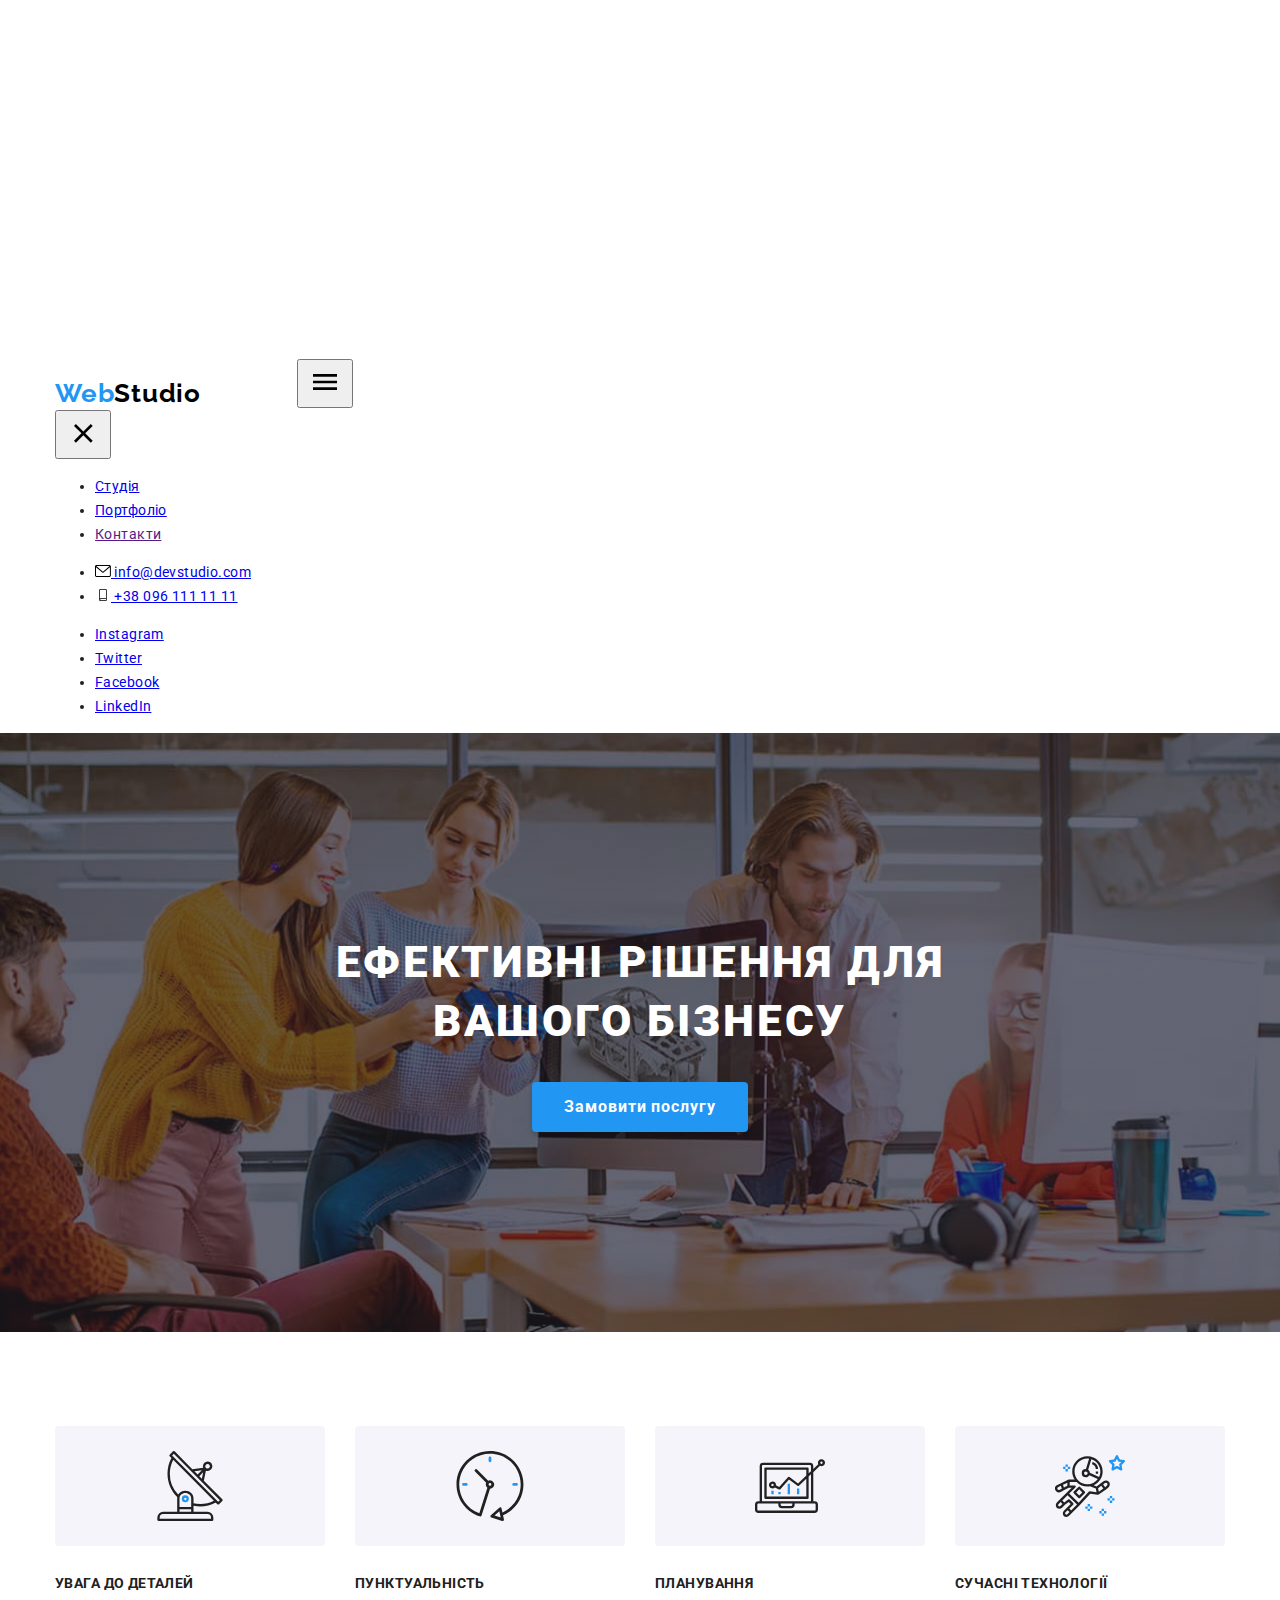
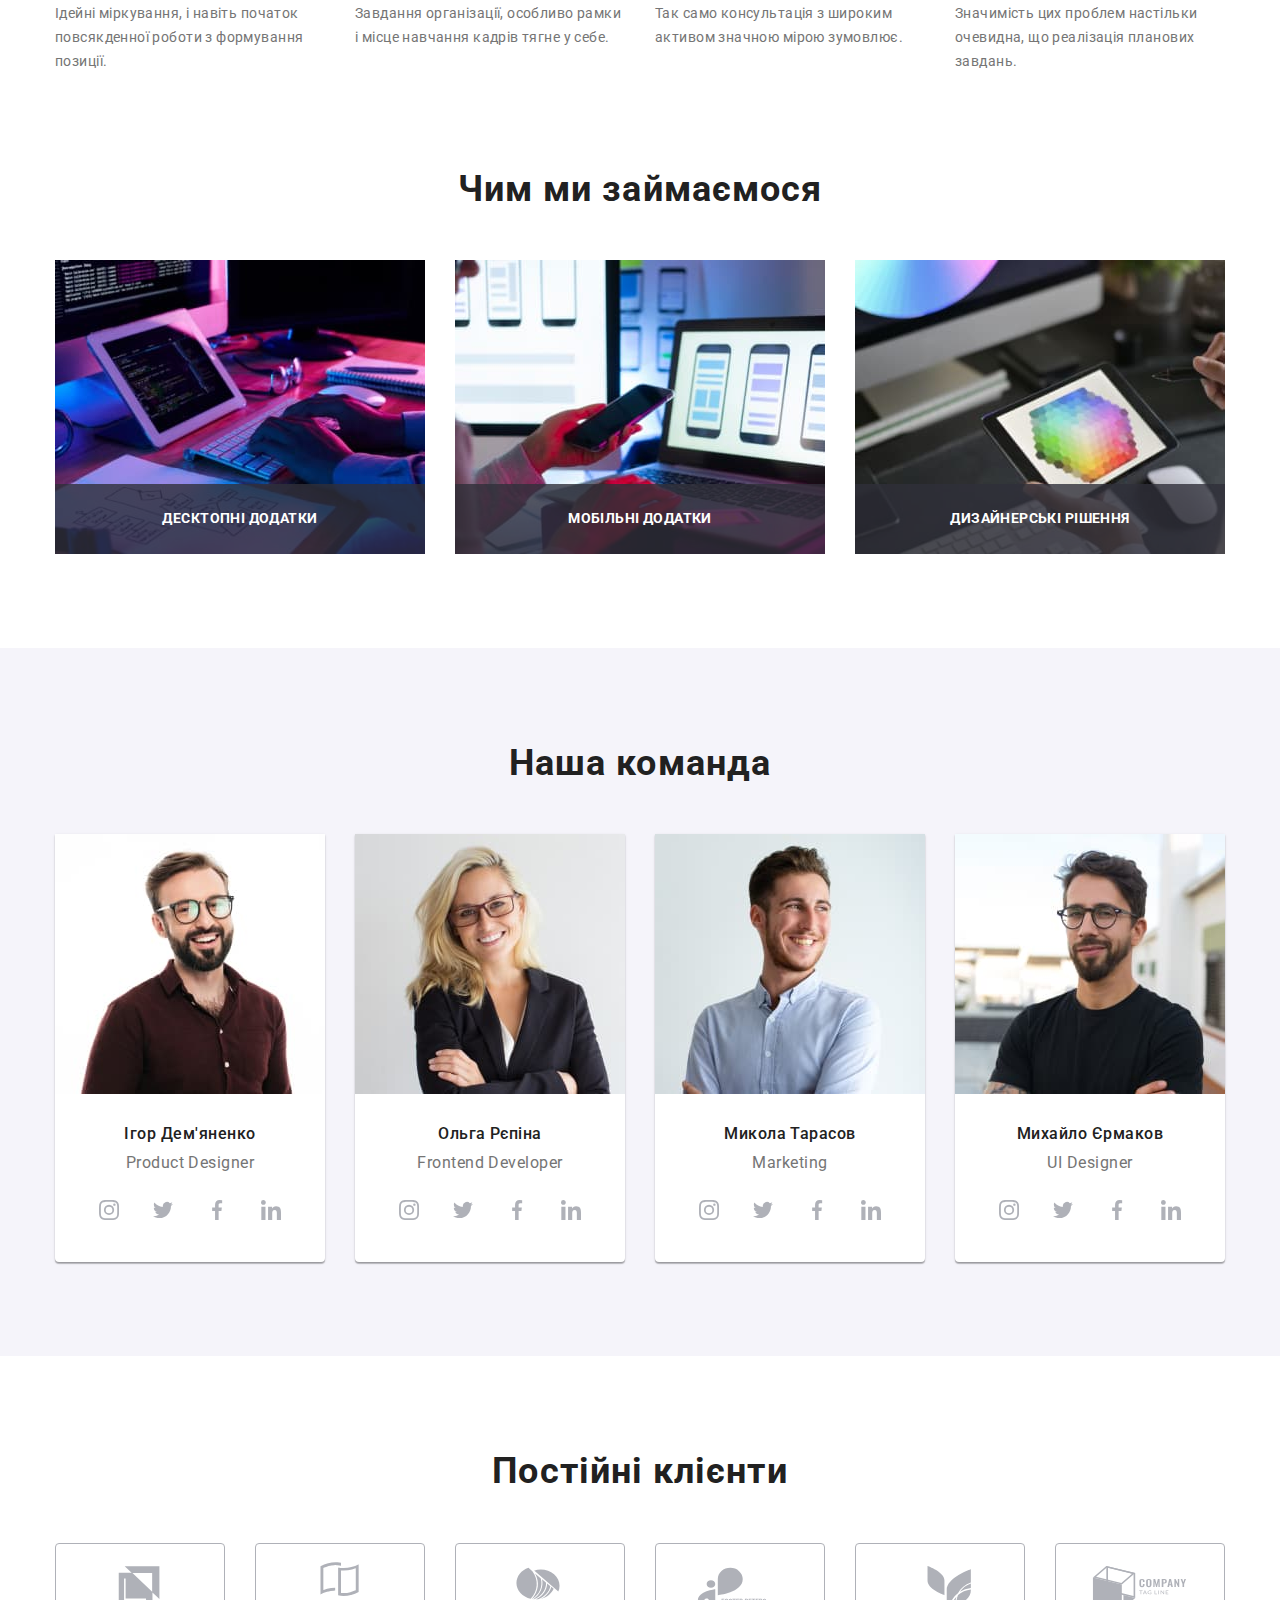
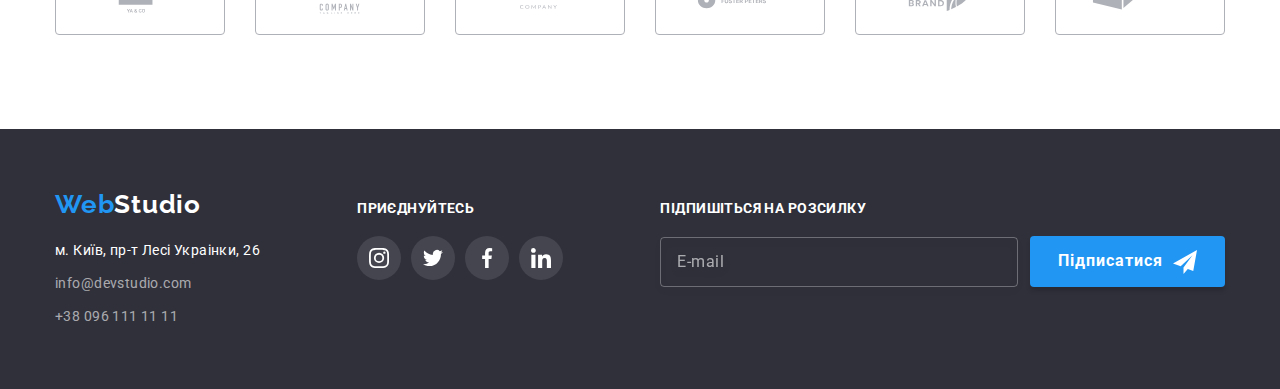
==== index.html @ b48becb0 "Додає адптивну верстку до футера" ====
<!DOCTYPE html>
<html lang="uk">
  <head>
    <meta charset="UTF-8" />
    <meta http-equiv="X-UA-Compatible" content="IE=edge" />
    <meta name="viewport" content="width=device-width, initial-scale=1.0" />
    <link rel="preconnect" href="https://fonts.googleapis.com" />
    <link rel="preconnect" href="https://fonts.gstatic.com" crossorigin />
    <link
      href="https://fonts.googleapis.com/css2?family=Raleway:wght@700&family=Roboto:wght@400;500;700;900&display=swap"
      rel="stylesheet"
    />
    <link rel="stylesheet" href="./css/main.min.css" />
    <title>Студія</title>
  </head>
  <body>
    <header class="page-header">
      <div class="container page-header__container">
        <a href="./index.html" class="logo page-header__logo"
          ><span class="logo__hightlight">Web</span>Studio</a
        >
        <button
          class="menu-btn js-open-menu"
          type="button"
          aria-expanded="false"
          aria-controls="mobile-menu"
        >
          <svg
            class="menu-btn__icon"
            aria-label="Кнопка відкриття мобільного меню"
            width="40"
            height="40"
          >
            <use href="./images/icons.svg#menu-btn"></use>
          </svg>
        </button>

        <div class="menu-container js-menu-container" id="mobile-menu">
          <button class="menu-btn menu-btn--close js-close-menu" type="button">
            <svg
              class="menu-btn__icon"
              aria-label="Кнопка закриття мобыльного меню"
              width="40"
              height="40"
            >
              <use href="./images/icons.svg#menu-close-btn"></use>
            </svg>
          </button>

          <nav class="site-nav">
            <ul class="site-nav__list">
              <li class="site-nav__item">
                <a
                  href="./index.html"
                  class="site-nav__link site-nav__link--current"
                  >Студія</a
                >
              </li>
              <li class="site-nav__item">
                <a href="./portfolio.html" class="site-nav__link">Портфоліо</a>
              </li>
              <li class="site-nav__item">
                <a href="" class="site-nav__link">Контакти</a>
              </li>
            </ul>
          </nav>

          <ul class="contact-list">
            <li class="contact-list__item">
              <a href="mailto:info@devstudio.com" class="contact-list__link">
                <svg class="contact-list__icon" width="16" height="12">
                  <use href="./images/icons.svg#envelope"></use>
                </svg>
                info@devstudio.com</a
              >
            </li>
            <li class="contact-list__item">
              <a href="tel:+380961111111" class="contact-list__link">
                <svg class="contact-list__icon" width="16" height="12">
                  <use href="./images/icons.svg#smartphone"></use>
                </svg>
                +38 096 111 11 11</a
              >
            </li>
          </ul>

          <ul class="social-networks-list">
            <li class="social-networks-list__item">
              <a
                class="social-networks-list__link"
                href="#"
                aria-label="Instagram"
                >Instagram</a
              >
            </li>

            <li class="social-networks-list__item">
              <a
                class="social-networks-list__link"
                href="#"
                aria-label="Twitter"
                >Twitter</a
              >
            </li>

            <li class="social-networks-list__item">
              <a
                class="social-networks-list__link"
                href="#"
                aria-label="Facebook"
                >Facebook</a
              >
            </li>

            <li class="social-networks-list__item">
              <a
                class="social-networks-list__link"
                href="#"
                aria-label="Linkedin"
                >LinkedIn</a
              >
            </li>
          </ul>
        </div>
      </div>
    </header>

    <main>
      <section class="hero">
        <div class="container">
          <h1 class="hero__title">
            Ефективні рішення для <br />
            вашого бізнесу
          </h1>
          <button class="btn hero__button" data-modal-open type="button">
            Замовити послугу
          </button>
        </div>
      </section>

      <section class="section">
        <div class="container">
          <!-- Сховається при роботі з CSS -->
          <h2 class="visually-hidden">Переваги</h2>

          <ul class="benefits-list">
            <li class="benefits-list__item">
              <div class="benefits-list__icon">
                <svg width="70" height="70">
                  <use href="./images/icons.svg#antenna"></use>
                </svg>
              </div>
              <h3 class="benefits-list__title">Увага до деталей</h3>
              <p class="benefits-list__description">
                Ідейні міркування, і навіть початок повсякденної роботи з
                формування позиції.
              </p>
            </li>
            <li class="benefits-list__item">
              <div class="benefits-list__icon">
                <svg width="70" height="70">
                  <use href="./images/icons.svg#clock"></use>
                </svg>
              </div>
              <h3 class="benefits-list__title">Пунктуальність</h3>
              <p class="benefits-list__description">
                Завдання організації, особливо рамки і місце навчання кадрів
                тягне у себе.
              </p>
            </li>
            <li class="benefits-list__item">
              <div class="benefits-list__icon">
                <svg width="70" height="70">
                  <use href="./images/icons.svg#diagram"></use>
                </svg>
              </div>
              <h3 class="benefits-list__title">Планування</h3>
              <p class="benefits-list__description">
                Так само консультація з широким активом значною мірою зумовлює.
              </p>
            </li>
            <li class="benefits-list__item">
              <div class="benefits-list__icon">
                <svg width="70" height="70">
                  <use href="./images/icons.svg#astronaut"></use>
                </svg>
              </div>
              <h3 class="benefits-list__title">Сучасні технології</h3>
              <p class="benefits-list__description">
                Значимість цих проблем настільки очевидна, що реалізація
                планових завдань.
              </p>
            </li>
          </ul>
        </div>
      </section>

      <section class="section section--hidden section--no-top-padding">
        <div class="container">
          <h2 class="section__title">Чим ми займаємося</h2>

          <ul class="work-list">
            <li class="work-list__item">
              <picture>
                <img
                  class="work-list__image"
                  srcset="
                    ./images/desktop-image/box-1.jpg    1x,
                    ./images/desktop-image/box-1@2x.jpg 2x
                  "
                  src="./images/desktop-image/box-1.jpg"
                  alt=""
                />
              </picture>
              <h3 class="work-list__title">Десктопні додатки</h3>
            </li>
            <li class="work-list__item">
              <picture>
                <img
                  class="work-list__image"
                  srcset="
                    ./images/desktop-image/box-2.jpg    1x,
                    ./images/desktop-image/box-2@2x.jpg 2x
                  "
                  src="./images/desktop-image/box-2.jpg"
                  alt=""
                />
              </picture>
              <h3 class="work-list__title">Мобільні додатки</h3>
            </li>
            <li class="work-list__item">
              <img
                class="work-list__image"
                srcset="
                  ./images/desktop-image/box-3.jpg    1x,
                  ./images/desktop-image/box-3@2x.jpg 2x
                "
                src="./images/desktop-image/box-3.jpg"
                alt=""
              />
              <h3 class="work-list__title">Дизайнерські рішення</h3>
            </li>
          </ul>
        </div>
      </section>

      <section class="section section--worker">
        <div class="container">
          <h2 class="section__title">Наша команда</h2>

          <ul class="worker-list">
            <li class="worker-list__item">
              <picture>
                <source
                  srcset="
                    ./images/mobile-image/mobile-person-1.jpg    1x,
                    ./images/mobile-image/mobile-person-1@2x.jpg 2x
                  "
                  media="(max-width: 767px)"
                  type="image/jpeg"
                />
                <source
                  srcset="
                    ./images/tablet-image/tablet-person-4.jpg    1x,
                    ./images/tablet-image/tablet-person-4@2x.jpg 2x
                  "
                  media="(max-width: 1199px)"
                  type="image/jpeg"
                />
                <source
                  srcset="
                    ./images/desktop-image/desktop-person-4.jpg    1x,
                    ./images/desktop-image/desktop-person-4@2x.jpg 2x
                  "
                  type="image/jpeg"
                />
                <img
                  class="team-list__image"
                  src="./images/mobile-image/mobile-person-1.jpg"
                  alt="Ігор Дем'яненко"
                />
              </picture>
              <div class="team-list__description">
                <h3 class="team-list__name">Ігор Дем'яненко</h3>
                <p class="team-list__profession">Product Designer</p>
                <ul class="icons-list">
                  <li class="icons-list__item">
                    <a
                      class="icons-list__link icons-list__link--primary"
                      href=""
                      aria-label="Instagram"
                    >
                      <span class="visually-hidden">Instagram</span>
                      <svg class="icons-list__icon" width="20" height="20">
                        <use href="./images/icons.svg#instagram"></use>
                      </svg>
                    </a>
                  </li>
                  <li class="icons-list__item">
                    <a
                      class="icons-list__link icons-list__link--primary"
                      href=""
                      aria-label="Twitter"
                    >
                      <span class="visually-hidden">Twitter</span>
                      <svg class="icons-list__icon" width="20" height="20">
                        <use href="./images/icons.svg#twitter"></use>
                      </svg>
                    </a>
                  </li>
                  <li class="icons-list__item">
                    <a
                      class="icons-list__link icons-list__link--primary"
                      href=""
                      aria-label="Facebook"
                    >
                      <span class="visually-hidden">Facebook</span>
                      <svg class="icons-list__icon" width="20" height="20">
                        <use href="./images/icons.svg#facebook"></use>
                      </svg>
                    </a>
                  </li>
                  <li class="icons-list__item">
                    <a
                      class="icons-list__link icons-list__link--primary"
                      href=""
                      aria-label="Linkedin"
                    >
                      <span class="visually-hidden">Linkedin</span>
                      <svg class="icons-list__icon" width="20" height="20">
                        <use href="./images/icons.svg#linkedin"></use>
                      </svg>
                    </a>
                  </li>
                </ul>
              </div>
            </li>

            <li class="worker-list__item">
              <picture>
                <source
                  srcset="
                    ./images/mobile-image/mobile-person-2.jpg    1x,
                    ./images/mobile-image/mobile-person-2@2x.jpg 2x
                  "
                  media="(max-width: 767px)"
                  type="image/jpeg"
                />
                <source
                  srcset="
                    ./images/tablet-image/tablet-person-1.jpg    1x,
                    ./images/tablet-image/tablet-person-1@2x.jpg 2x
                  "
                  media="(max-width: 1199px)"
                  type="image/jpeg"
                />
                <source
                  srcset="
                    ./images/desktop-image/desktop-person-1.jpg    1x,
                    ./images/desktop-image/desktop-person-1@2x.jpg 2x
                  "
                  type="image/jpeg"
                />
                <img
                  class="team-list__image"
                  src="./images/mobile-image/mobile-person-2.jpg"
                  alt="Ольга Рєпіна"
                />
              </picture>
              <div class="team-list__description">
                <h3 class="team-list__name">Ольга Рєпіна</h3>
                <p class="team-list__profession">Frontend Developer</p>
                <ul class="icons-list">
                  <li class="icons-list__item">
                    <a
                      class="icons-list__link icons-list__link--primary"
                      href=""
                      aria-label="Instagram"
                    >
                      <span class="visually-hidden">Instagram</span>
                      <svg class="icons-list__icon" width="20" height="20">
                        <use href="./images/icons.svg#instagram"></use>
                      </svg>
                    </a>
                  </li>
                  <li class="icons-list__item">
                    <a
                      class="icons-list__link icons-list__link--primary"
                      href=""
                      aria-label="Twitter"
                    >
                      <span class="visually-hidden">Twitter</span>
                      <svg class="icons-list__icon" width="20" height="20">
                        <use href="./images/icons.svg#twitter"></use>
                      </svg>
                    </a>
                  </li>
                  <li class="icons-list__item">
                    <a
                      class="icons-list__link icons-list__link--primary"
                      href=""
                      aria-label="Facebook"
                    >
                      <span class="visually-hidden">Facebook</span>
                      <svg class="icons-list__icon" width="20" height="20">
                        <use href="./images/icons.svg#facebook"></use>
                      </svg>
                    </a>
                  </li>
                  <li class="icons-list__item">
                    <a
                      class="icons-list__link icons-list__link--primary"
                      href=""
                      aria-label="Linkedin"
                    >
                      <span class="visually-hidden">Linkedin</span>
                      <svg class="icons-list__icon" width="20" height="20">
                        <use href="./images/icons.svg#linkedin"></use>
                      </svg>
                    </a>
                  </li>
                </ul>
              </div>
            </li>

            <li class="worker-list__item">
              <picture>
                <source
                  srcset="
                    ./images/mobile-image/mobile-person-3.jpg    1x,
                    ./images/mobile-image/mobile-person-3@2x.jpg 2x
                  "
                  media="(max-width: 767px)"
                  type="image/jpeg"
                />
                <source
                  srcset="
                    ./images/tablet-image/tablet-person-2.jpg    1x,
                    ./images/tablet-image/tablet-person-2@2x.jpg 2x
                  "
                  media="(max-width: 1199px)"
                  type="image/jpeg"
                />
                <source
                  srcset="
                    ./images/desktop-image/desktop-person-2.jpg    1x,
                    ./images/desktop-image/desktop-person-2@2x.jpg 2x
                  "
                  type="image/jpeg"
                />
                <img
                  class="team-list__image"
                  src="./images/mobile-image/mobile-person-3.jpg"
                  alt="Микола Тарасов"
                />
              </picture>
              <div class="team-list__description">
                <h3 class="team-list__name">Микола Тарасов</h3>
                <p class="team-list__profession">Marketing</p>
                <ul class="icons-list">
                  <li class="icons-list__item">
                    <a
                      class="icons-list__link icons-list__link--primary"
                      href=""
                      aria-label="Instagram"
                    >
                      <span class="visually-hidden">Instagram</span>
                      <svg class="icons-list__icon" width="20" height="20">
                        <use href="./images/icons.svg#instagram"></use>
                      </svg>
                    </a>
                  </li>
                  <li class="icons-list__item">
                    <a
                      class="icons-list__link icons-list__link--primary"
                      href=""
                      aria-label="Twitter"
                    >
                      <span class="visually-hidden">Twitter</span>
                      <svg class="icons-list__icon" width="20" height="20">
                        <use href="./images/icons.svg#twitter"></use>
                      </svg>
                    </a>
                  </li>
                  <li class="icons-list__item">
                    <a
                      class="icons-list__link icons-list__link--primary"
                      href=""
                      aria-label="Facebook"
                    >
                      <span class="visually-hidden">Facebook</span>
                      <svg class="icons-list__icon" width="20" height="20">
                        <use href="./images/icons.svg#facebook"></use>
                      </svg>
                    </a>
                  </li>
                  <li class="icons-list__item">
                    <a
                      class="icons-list__link icons-list__link--primary"
                      href=""
                      aria-label="Linkedin"
                    >
                      <span class="visually-hidden">Linkedin</span>
                      <svg class="icons-list__icon" width="20" height="20">
                        <use href="./images/icons.svg#linkedin"></use>
                      </svg>
                    </a>
                  </li>
                </ul>
              </div>
            </li>

            <li class="worker-list__item">
              <picture>
                <source
                  srcset="
                    ./images/mobile-image/mobile-person-4.jpg    1x,
                    ./images/mobile-image/mobile-person-4@2x.jpg 2x
                  "
                  media="(max-width: 767px)"
                  type="image/jpeg"
                />
                <source
                  srcset="
                    ./images/tablet-image/tablet-person-3.jpg    1x,
                    ./images/tablet-image/tablet-person-3@2x.jpg 2x
                  "
                  media="(max-width: 1199px)"
                  type="image/jpeg"
                />
                <source
                  srcset="
                    ./images/desktop-image/desktop-person-3.jpg    1x,
                    ./images/desktop-image/desktop-person-3@2x.jpg 2x
                  "
                  type="image/jpeg"
                />
                <img
                  class="team-list__image"
                  src="./images/mobile-image/mobile-person-4.jpg"
                  alt="Михайло Єрмаков"
                />
              </picture>
              <div class="team-list__description">
                <h3 class="team-list__name">Михайло Єрмаков</h3>
                <p class="team-list__profession">UI Designer</p>
                <ul class="icons-list">
                  <li class="icons-list__item">
                    <a
                      class="icons-list__link icons-list__link--primary"
                      href=""
                      aria-label="Instagram"
                    >
                      <span class="visually-hidden">Instagram</span>
                      <svg class="icons-list__icon" width="20" height="20">
                        <use href="./images/icons.svg#instagram"></use>
                      </svg>
                    </a>
                  </li>
                  <li class="icons-list__item">
                    <a
                      class="icons-list__link icons-list__link--primary"
                      href=""
                      aria-label="Twitter"
                    >
                      <span class="visually-hidden">Twitter</span>
                      <svg class="icons-list__icon" width="20" height="20">
                        <use href="./images/icons.svg#twitter"></use>
                      </svg>
                    </a>
                  </li>
                  <li class="icons-list__item">
                    <a
                      class="icons-list__link icons-list__link--primary"
                      href=""
                      aria-label="Facebook"
                    >
                      <span class="visually-hidden">Facebook</span>
                      <svg class="icons-list__icon" width="20" height="20">
                        <use href="./images/icons.svg#facebook"></use>
                      </svg>
                    </a>
                  </li>
                  <li class="icons-list__item">
                    <a
                      class="icons-list__link icons-list__link--primary"
                      href=""
                      aria-label="Linkedin"
                    >
                      <span class="visually-hidden">Linkedin</span>
                      <svg class="icons-list__icon" width="20" height="20">
                        <use href="./images/icons.svg#linkedin"></use>
                      </svg>
                    </a>
                  </li>
                </ul>
              </div>
            </li>
          </ul>
        </div>
      </section>

      <section class="section">
        <div class="container">
          <h2 class="section__title">Постійні клієнти</h2>

          <ul class="clients-list">
            <li class="clients-list__item">
              <a class="clients-list__link" href="" aria-label="YA & GO">
                <span class="visually-hidden">YA & GO</span>
                <svg class="clients-list__icon" width="106" height="60">
                  <use href="./images/icons.svg#client-1"></use>
                </svg>
              </a>
            </li>
            <li class="clients-list__item">
              <a
                class="clients-list__link"
                href=""
                aria-label="Company Tagline Here"
              >
                <span class="visually-hidden">Company Tagline Here</span>
                <svg class="clients-list__icon" width="106" height="60">
                  <use href="./images/icons.svg#client-2"></use>
                </svg>
              </a>
            </li>
            <li class="clients-list__item">
              <a class="clients-list__link" href="" aria-label="Company">
                <span class="visually-hidden">Company</span>
                <svg class="clients-list__icon" width="106" height="60">
                  <use href="./images/icons.svg#client-3"></use>
                </svg>
              </a>
            </li>
            <li class="clients-list__item">
              <a class="clients-list__link" href="" aria-label="Foster Peters">
                <span class="visually-hidden">Foster Peters</span>
                <svg class="clients-list__icon" width="106" height="60">
                  <use href="./images/icons.svg#client-4"></use>
                </svg>
              </a>
            </li>
            <li class="clients-list__item">
              <a class="clients-list__link" href="" aria-label="Brand">
                <span class="visually-hidden">Brand</span>
                <svg class="clients-list__icon" width="106" height="60">
                  <use href="./images/icons.svg#client-5"></use>
                </svg>
              </a>
            </li>
            <li class="clients-list__item">
              <a
                class="clients-list__link"
                href=""
                aria-label="Company Tag Line"
              >
                <span class="visually-hidden">Company Tag Line</span>
                <svg class="clients-list__icon" width="106" height="60">
                  <use href="./images/icons.svg#client-6"></use>
                </svg>
              </a>
            </li>
          </ul>
        </div>
      </section>
    </main>

    <footer class="page-footer">
      <div class="container page-footer__container">
        <div class="page-footer__address">
          <a href="./index.html" class="logo page-footer__logo"
            ><span class="logo__hightlight">Web</span>Studio</a
          >
          <address>
            <ul class="address-list">
              <li class="address-list__item">
                <a
                  href="https://goo.gl/maps/CPtrU1FHBa2aNyZL9"
                  target="_blank"
                  rel="noopener noreferrer nofollow"
                  class="address-list__link"
                  >м. Київ, пр-т Лесі Украінки, 26</a
                >
              </li>
              <li class="address-list__item">
                <a
                  href="mailto:info@devstudio.com"
                  class="address-list__contact"
                  >info@devstudio.com</a
                >
              </li>
              <li class="address-list__item">
                <a href="tel:+380961111111" class="address-list__contact"
                  >+38 096 111 11 11</a
                >
              </li>
            </ul>
          </address>
        </div>

        <div class="page-footer__social">
          <h2 class="social__title">Приєднуйтесь</h2>
          <ul class="icons-list">
            <li class="icons-list__item">
              <a
                class="icons-list__link icons-list__link--secondary"
                href=""
                aria-label="Instagram"
              >
                <span class="visually-hidden">Instagram</span>
                <svg class="icons-list__icon" width="20" height="20">
                  <use href="./images/icons.svg#instagram"></use>
                </svg>
              </a>
            </li>
            <li class="icons-list__item">
              <a
                class="icons-list__link icons-list__link--secondary"
                href=""
                aria-label="Twitter"
              >
                <span class="visually-hidden">Twitter</span>
                <svg class="icons-list__icon" width="20" height="20">
                  <use href="./images/icons.svg#twitter"></use>
                </svg>
              </a>
            </li>
            <li class="icons-list__item">
              <a
                class="icons-list__link icons-list__link--secondary"
                href=""
                aria-label="Facebook"
              >
                <span class="visually-hidden">Facebook</span>
                <svg class="icons-list__icon" width="20" height="20">
                  <use href="./images/icons.svg#facebook"></use>
                </svg>
              </a>
            </li>
            <li class="icons-list__item">
              <a
                class="icons-list__link icons-list__link--secondary"
                href=""
                aria-label="Linkedin"
              >
                <span class="visually-hidden">Linkedin</span>
                <svg class="icons-list__icon" width="20" height="20">
                  <use href="./images/icons.svg#linkedin"></use>
                </svg>
              </a>
            </li>
          </ul>
        </div>

        <div class="page-footer__form-container">
          <p class="social__title">Підпишіться на розсилку</p>

          <form class="footer-form" autocomplete="off">
            <label class="footer-form__label">
              <input
                class="footer-form__input"
                type="email"
                name="email"
                placeholder="E-mail"
              />
            </label>

            <button class="btn footer-form__btn" type="submit">
              Підписатися
              <svg class="btn__icon" width="24" height="24">
                <use href="./images/icons.svg#plane"></use>
              </svg>
            </button>
          </form>
        </div>
      </div>
    </footer>

    <!-- Modal window -->
    <div class="backdrop backdrop--is-hidden" data-modal>
      <div class="modal">
        <button class="modal__close-btn" data-modal-close type="button">
          &#10006;
        </button>

        <form class="modal-form">
          <strong class="modal-form__title"
            >Залиште свої дані, ми вам передзвонимо</strong
          >

          <div class="modal-form__field">
            <label class="modal-form__label" for="name">Ім'я</label>
            <input
              class="modal-form__input"
              type="text"
              name="name"
              id="name"
            />
            <svg class="modal-form__icon" width="18" height="18">
              <use href="./images/icons.svg#person"></use>
            </svg>
          </div>

          <div class="modal-form__field">
            <label class="modal-form__label" for="tel">Телефон</label>
            <input class="modal-form__input" type="tel" name="tel" id="tel" />
            <svg class="modal-form__icon" width="18" height="18">
              <use href="./images/icons.svg#phone"></use>
            </svg>
          </div>

          <div class="modal-form__field">
            <label class="modal-form__label" for="email">Пошта</label>
            <input
              class="modal-form__input"
              type="email"
              name="email"
              id="email"
            />
            <svg class="modal-form__icon" width="18" height="18">
              <use href="./images/icons.svg#email"></use>
            </svg>
          </div>

          <label class="modal-form__label" for="comment">Коментар</label>
          <textarea
            class="modal-form__comment"
            name="comment"
            id="comment"
            placeholder="Введіть текст"
          ></textarea>

          <label class="modal-form__label-policy">
            <input class="modal-form__checkbox" type="checkbox" name="policy" />
            <svg class="modal-form__icon-check" width="16" height="15">
              <use href="./images/icons.svg#checked"></use>
            </svg>
            <span class="modal-form__policy"
              >Погоджуюся з розсилкою та приймаю
              <a class="modal-form__policy-link" href="#"
                >Умови договору</a
              ></span
            >
          </label>

          <button class="btn modal-form__btn" type="submit">Відправити</button>
        </form>
      </div>
    </div>

    <script src="./js/menu.js"></script>
    <script src="./js/modal.js"></script>
    <script>
      const { height: headerHeight } = document
        .querySelector(".page-header")
        .getBoundingClientRect();
      document.body.style.paddingTop = `${headerHeight}px`;
    </script>
  </body>
</html>
---- css/main.min.css ----
.projects-list,.filter-list,.address-list,.icons-list,.clients-list,.worker-list,.work-list,.benefits-list{padding:0;margin:0;list-style:none}/*! modern-normalize v1.1.0 | MIT License | https://github.com/sindresorhus/modern-normalize */*,::before,::after{-webkit-box-sizing:border-box;box-sizing:border-box}html{line-height:1.15;-webkit-text-size-adjust:100%;-moz-tab-size:4;-o-tab-size:4;tab-size:4}body{margin:0;font-family:system-ui,-apple-system,"Segoe UI",Roboto,Helvetica,Arial,sans-serif,"Apple Color Emoji","Segoe UI Emoji"}hr{height:0;color:inherit}abbr[title]{-webkit-text-decoration:underline dotted;text-decoration:underline dotted}b,strong{font-weight:bolder}code,kbd,samp,pre{font-family:ui-monospace,SFMono-Regular,Consolas,"Liberation Mono",Menlo,monospace;font-size:1em}small{font-size:80%}sub,sup{font-size:75%;line-height:0;position:relative;vertical-align:baseline}sub{bottom:-0.25em}sup{top:-0.5em}table{text-indent:0;border-color:inherit}button,input,optgroup,select,textarea{font-family:inherit;font-size:100%;line-height:1.15;margin:0}button,select{text-transform:none}button,[type=button],[type=reset],[type=submit]{-webkit-appearance:button}::-moz-focus-inner{border-style:none;padding:0}:-moz-focusring{outline:1px dotted ButtonText}:-moz-ui-invalid{box-shadow:none}legend{padding:0}progress{vertical-align:baseline}::-webkit-inner-spin-button,::-webkit-outer-spin-button{height:auto}[type=search]{-webkit-appearance:textfield;outline-offset:-2px}::-webkit-search-decoration{-webkit-appearance:none}::-webkit-file-upload-button{-webkit-appearance:button;font:inherit}summary{display:list-item}body{padding-top:60px;font-family:"Roboto",sans-serif;font-size:14px;line-height:1.71;letter-spacing:.03em;color:#212121;background-color:#fff}@media screen and (min-width: 768px){body{padding-top:80px}}.container{padding-right:15px;padding-left:15px;margin-right:auto;margin-left:auto;max-width:480px}@media screen and (min-width: 768px){.container{max-width:768px}}@media screen and (min-width: 1200px){.container{max-width:1200px}}.section{padding-top:60px;padding-bottom:60px}.section--worker{background-color:#f5f4fa}@media screen and (max-width: 1199px){.section--hidden{display:none}}@media screen and (min-width: 1200px){.section{padding-top:94px;padding-bottom:94px}.section--no-top-padding{padding-top:0}}.section__title{margin-top:0;margin-bottom:30px;font-size:28px;line-height:1.17;letter-spacing:.03em;text-align:center}@media screen and (min-width: 1200px){.section__title{margin-bottom:50px;font-size:36px;line-height:1.17;letter-spacing:.03em}}.visually-hidden{position:absolute;white-space:nowrap;width:1px;height:1px;overflow:hidden;border:0;padding:0;clip:rect(0 0 0 0);-webkit-clip-path:inset(50%);clip-path:inset(50%);margin:-1px}.logo{font-family:"Raleway",sans-serif;font-weight:700;font-size:24px;line-height:1.17;letter-spacing:.03em;text-decoration:none}@media screen and (min-width: 1200px){.logo{font-size:26px;line-height:1.19;letter-spacing:.03em}}.page-header__logo{color:#000}@media screen and (min-width: 768px){.page-header__logo{margin-right:88px}}@media screen and (min-width: 1200px){.page-header__logo{margin-right:93px}}.logo__hightlight{color:#2196f3}.page-footer__logo{display:inline-block;margin-bottom:20px;color:#fff}.hero{margin:0 auto;padding-top:118px;padding-bottom:118px;max-width:480px;background-color:#c4c4c4;background-image:-webkit-gradient(linear, left top, left bottom, from(rgba(47, 48, 58, 0.4)), to(rgba(47, 48, 58, 0.4))),url("/images/mobile-image/mobile-hero.jpg");background-image:linear-gradient(rgba(47, 48, 58, 0.4), rgba(47, 48, 58, 0.4)),url("/images/mobile-image/mobile-hero.jpg");background-size:cover;background-position:center;background-repeat:no-repeat}@media(min-device-pixel-ratio: 2),(-webkit-min-device-pixel-ratio: 2),(min-resolution: 192dpi),(min-resolution: 2dppx){.hero{background-image:-webkit-gradient(linear, left top, left bottom, from(rgba(47, 48, 58, 0.4)), to(rgba(47, 48, 58, 0.4))),url("/images/mobile-image/mobile-hero@2x.jpg");background-image:linear-gradient(rgba(47, 48, 58, 0.4), rgba(47, 48, 58, 0.4)),url("/images/mobile-image/mobile-hero@2x.jpg")}}@media screen and (min-width: 481px){.hero{max-width:768px;background-image:-webkit-gradient(linear, left top, left bottom, from(rgba(47, 48, 58, 0.4)), to(rgba(47, 48, 58, 0.4))),url("/images/tablet-image/tablet-hero.jpg");background-image:linear-gradient(rgba(47, 48, 58, 0.4), rgba(47, 48, 58, 0.4)),url("/images/tablet-image/tablet-hero.jpg")}}@media screen and (min-width: 481px)and (min-device-pixel-ratio: 2),screen and (min-width: 481px)and (-webkit-min-device-pixel-ratio: 2),screen and (min-width: 481px)and (min-resolution: 192dpi),screen and (min-width: 481px)and (min-resolution: 2dppx){.hero{background-image:-webkit-gradient(linear, left top, left bottom, from(rgba(47, 48, 58, 0.4)), to(rgba(47, 48, 58, 0.4))),url("/images/tablet-image/tablet-hero@2x.jpg");background-image:linear-gradient(rgba(47, 48, 58, 0.4), rgba(47, 48, 58, 0.4)),url("/images/tablet-image/tablet-hero@2x.jpg")}}@media screen and (min-width: 769px){.hero{max-width:1600px;background-image:-webkit-gradient(linear, left top, left bottom, from(rgba(47, 48, 58, 0.4)), to(rgba(47, 48, 58, 0.4))),url("/images/desktop-image/desktop-hero.jpg");background-image:linear-gradient(rgba(47, 48, 58, 0.4), rgba(47, 48, 58, 0.4)),url("/images/desktop-image/desktop-hero.jpg")}}@media screen and (min-width: 769px)and (min-device-pixel-ratio: 2),screen and (min-width: 769px)and (-webkit-min-device-pixel-ratio: 2),screen and (min-width: 769px)and (min-resolution: 192dpi),screen and (min-width: 769px)and (min-resolution: 2dppx){.hero{background-image:-webkit-gradient(linear, left top, left bottom, from(rgba(47, 48, 58, 0.4)), to(rgba(47, 48, 58, 0.4))),url("/images/desktop-image/box-1@2x.jpg");background-image:linear-gradient(rgba(47, 48, 58, 0.4), rgba(47, 48, 58, 0.4)),url("/images/desktop-image/box-1@2x.jpg")}}@media screen and (min-width: 1200px){.hero{padding-top:200px;padding-bottom:200px}}.hero__title{margin-top:0;margin-bottom:30px;font-weight:900;font-size:26px;line-height:1.62;text-align:center;letter-spacing:.06em;text-transform:uppercase;color:#fff}@media screen and (min-width: 1200px){.hero__title{font-size:44px;line-height:1.36;letter-spacing:.06em}}.backdrop{position:fixed;z-index:2;top:0;left:0;width:100%;height:100%;background-color:rgba(0,0,0,.2);visibility:visible;opacity:1;-webkit-transition:opacity 250ms cubic-bezier(0.4, 0, 0.2, 1);transition:opacity 250ms cubic-bezier(0.4, 0, 0.2, 1);overflow-y:scroll}.backdrop--is-hidden{visibility:hidden;opacity:0;pointer-events:none}.modal{position:absolute;top:93px;left:50%;padding:40px;max-width:450px;width:100%;background-color:#fff;-webkit-box-shadow:0px 1px 3px rgba(0,0,0,.12),0px 1px 1px rgba(0,0,0,.14),0px 2px 1px rgba(0,0,0,.2);box-shadow:0px 1px 3px rgba(0,0,0,.12),0px 1px 1px rgba(0,0,0,.14),0px 2px 1px rgba(0,0,0,.2);border-radius:4px;-webkit-transform:translateX(-50%) scale(1);transform:translateX(-50%) scale(1);-webkit-transition:-webkit-transform 250ms cubic-bezier(0.4, 0, 0.2, 1);transition:-webkit-transform 250ms cubic-bezier(0.4, 0, 0.2, 1);transition:transform 250ms cubic-bezier(0.4, 0, 0.2, 1);transition:transform 250ms cubic-bezier(0.4, 0, 0.2, 1), -webkit-transform 250ms cubic-bezier(0.4, 0, 0.2, 1)}.backdrop--is-hidden .modal{-webkit-transform:translateX(-50%) scale(0.9);transform:translateX(-50%) scale(0.9)}@media screen and (min-width: 768px)and (min-height: 1024px){.backdrop--is-hidden .modal{-webkit-transform:translate(-50%, -50%) scale(0.9);transform:translate(-50%, -50%) scale(0.9)}}@media screen and (min-width: 1200px){.backdrop--is-hidden .modal{-webkit-transform:translate(-50%, -50%) scale(0.9);transform:translate(-50%, -50%) scale(0.9)}}@media screen and (min-width: 768px)and (min-height: 1024px){.modal{top:50%;-webkit-transform:translate(-50%, -50%) scale(1);transform:translate(-50%, -50%) scale(1)}}@media screen and (min-width: 1200px){.modal{top:50%;max-width:528px;-webkit-transform:translate(-50%, -50%) scale(1);transform:translate(-50%, -50%) scale(1)}}.modal__close-btn{position:absolute;top:8px;right:8px;display:-webkit-box;display:-ms-flexbox;display:flex;-webkit-box-align:center;-ms-flex-align:center;align-items:center;-webkit-box-pack:center;-ms-flex-pack:center;justify-content:center;padding:6px;width:30px;height:30px;color:#000;cursor:pointer;background-color:#fff;border:1px solid rgba(0,0,0,.1);border-radius:50%;-webkit-transition:color 250ms cubic-bezier(0.4, 0, 0.2, 1);transition:color 250ms cubic-bezier(0.4, 0, 0.2, 1)}.modal__close-btn:hover,.modal__close-btn:focus{color:#2196f3}.close-btn__icon{fill:currentColor}@media screen and (min-width: 768px){.modal-form{width:370px}}@media screen and (min-width: 1200px){.modal-form{width:448px}}.modal-form__title{display:block;margin-top:0;margin-bottom:12px;font-size:20px;line-height:1.5;text-align:center;letter-spacing:.03em}@media screen and (min-width: 1200px){.modal-form__title{font-size:20px;line-height:1.15;letter-spacing:.03em}}.modal-form__field{position:relative;margin-bottom:10px}.modal-form__label{display:block;margin-bottom:4px;font-size:12px;line-height:1.17;letter-spacing:.01em;color:#757575}.modal-form__input{padding:11px 12px 11px 42px;height:40px}.modal-form__comment::-webkit-input-placeholder{font-size:14px;line-height:1.14;letter-spacing:.01em}.modal-form__comment::-moz-placeholder{font-size:14px;line-height:1.14;letter-spacing:.01em}.modal-form__comment:-ms-input-placeholder{font-size:14px;line-height:1.14;letter-spacing:.01em}.modal-form__comment::-ms-input-placeholder{font-size:14px;line-height:1.14;letter-spacing:.01em}.modal-form__input,.modal-form__comment,.modal-form__comment::placeholder{font-size:14px;line-height:1.14;letter-spacing:.01em}@media screen and (min-width: 1200px){.modal-form__comment::-webkit-input-placeholder{font-size:12px;line-height:1.17;letter-spacing:.01em}.modal-form__comment::-moz-placeholder{font-size:12px;line-height:1.17;letter-spacing:.01em}.modal-form__comment:-ms-input-placeholder{font-size:12px;line-height:1.17;letter-spacing:.01em}.modal-form__comment::-ms-input-placeholder{font-size:12px;line-height:1.17;letter-spacing:.01em}.modal-form__input,.modal-form__comment,.modal-form__comment::placeholder{font-size:12px;line-height:1.17;letter-spacing:.01em}}.modal-form__input,.modal-form__comment{width:100%;color:rgba(117,117,117,.5);border:1px solid rgba(33,33,33,.2);border-radius:4px;-webkit-transition:border-color 250ms cubic-bezier(0.4, 0, 0.2, 1);transition:border-color 250ms cubic-bezier(0.4, 0, 0.2, 1);outline:none}.modal-form__input:focus,.modal-form__comment:focus{border-color:#2196f3}.modal-form__icon{position:absolute;bottom:11px;left:12px;fill:#000;pointer-events:none;-webkit-transition:fill 250ms cubic-bezier(0.4, 0, 0.2, 1);transition:fill 250ms cubic-bezier(0.4, 0, 0.2, 1)}.modal-form__input:focus+.modal-form__icon{fill:#2196f3}.modal-form__comment{padding:12px 16px;height:120px;margin-bottom:20px;resize:none}.modal-form__comment::-webkit-input-placeholder{color:rgba(117,117,117,.5)}.modal-form__comment::-moz-placeholder{color:rgba(117,117,117,.5)}.modal-form__comment:-ms-input-placeholder{color:rgba(117,117,117,.5)}.modal-form__comment::-ms-input-placeholder{color:rgba(117,117,117,.5)}.modal-form__comment::placeholder{color:rgba(117,117,117,.5)}.modal-form__label-policy{display:-webkit-box;display:-ms-flexbox;display:flex;-webkit-box-pack:center;-ms-flex-pack:center;justify-content:center;-webkit-box-align:center;-ms-flex-align:center;align-items:center;margin-bottom:30px}.modal-form__checkbox{-webkit-appearance:none;-moz-appearance:none;appearance:none;position:absolute}.modal-form__icon-check{margin-right:8px;cursor:pointer;border:2px solid #212121;border-radius:3px;-webkit-transition:background-color 250ms cubic-bezier(0.4, 0, 0.2, 1),border-color 250ms cubic-bezier(0.4, 0, 0.2, 1);transition:background-color 250ms cubic-bezier(0.4, 0, 0.2, 1),border-color 250ms cubic-bezier(0.4, 0, 0.2, 1)}.modal-form__checkbox:checked+.modal-form__icon-check,.modal-form__checkbox:checked:focus+.modal-form__icon-check{background-color:#2196f3;border:none}.modal-form__checkbox:focus+.modal-form__icon-check{border-color:#2196f3}.modal-form__policy{font-size:12px;line-height:1.17;letter-spacing:.03em;color:#757575;-webkit-user-select:none;-moz-user-select:none;-ms-user-select:none;user-select:none}@media screen and (min-width: 1200px){.modal-form__policy{font-size:14px;line-height:1.71;letter-spacing:.03em}}.modal-form__policy-link{color:#2196f3}.benefits-list{display:-webkit-box;display:-ms-flexbox;display:flex;-ms-flex-wrap:wrap;flex-wrap:wrap;margin:-15px;-webkit-box-pack:center;-ms-flex-pack:center;justify-content:center}.benefits-list__item{margin:15px}@media screen and (min-width: 768px){.benefits-list__item{width:calc((100% - 120px)/2)}}@media screen and (min-width: 1200px){.benefits-list__item{width:calc((100% - 120px)/4)}}.benefits-list__icon{display:-webkit-box;display:-ms-flexbox;display:flex;-webkit-box-pack:center;-ms-flex-pack:center;justify-content:center;-webkit-box-align:center;-ms-flex-align:center;align-items:center;margin-bottom:30px;height:120px;width:100%;background-color:#f5f4fa;border-radius:4px}.benefits-list__title{margin-top:0;margin-bottom:10px;font-size:14px;line-height:1.14;letter-spacing:.03em;text-transform:uppercase}@media screen and (max-width: 767px){.benefits-list__title{text-align:center}}.benefits-list__description{margin-top:0;margin-bottom:0;color:#757575}.work-list{display:-webkit-box;display:-ms-flexbox;display:flex;-webkit-box-pack:justify;-ms-flex-pack:justify;justify-content:space-between}.work-list__item{position:relative}.work-list__image{display:block}.work-list__title{position:absolute;bottom:0;left:0;margin-top:0;margin-bottom:0;padding:27px 0;width:100%;font-size:14px;line-height:1.14;text-align:center;letter-spacing:.03em;text-transform:uppercase;color:#fff;background-color:rgba(47,48,58,.8)}.worker-list{display:-webkit-box;display:-ms-flexbox;display:flex;-ms-flex-wrap:wrap;flex-wrap:wrap;margin:-15px}.worker-list__item{margin:15px;background-color:#fff;border-radius:0px 0px 4px 4px;-webkit-box-shadow:0px 1px 3px rgba(0,0,0,.12),0px 1px 1px rgba(0,0,0,.14),0px 2px 1px rgba(0,0,0,.2);box-shadow:0px 1px 3px rgba(0,0,0,.12),0px 1px 1px rgba(0,0,0,.14),0px 2px 1px rgba(0,0,0,.2)}.team-list__image{display:block;width:100%;height:auto}.team-list__description{padding-top:30px;padding-bottom:24px}@media screen and (min-width: 1200px){.team-list__description{padding-bottom:30px}}.team-list__name,.team-list__profession{font-size:16px;line-height:1.19;letter-spacing:.03em;text-align:center}.team-list__name{margin-top:0;margin-bottom:10px;font-weight:500}.team-list__profession{margin-top:0;margin-bottom:16px;color:#757575}.clients-list{display:-webkit-box;display:-ms-flexbox;display:flex;-ms-flex-wrap:wrap;flex-wrap:wrap;margin:-15px}.clients-list__item{margin:15px}@media screen and (max-width: 767px){.clients-list__item{width:calc((100% - 60px)/2)}}.clients-list__link{display:-webkit-box;display:-ms-flexbox;display:flex;-webkit-box-align:center;-ms-flex-align:center;align-items:center;-webkit-box-pack:center;-ms-flex-pack:center;justify-content:center;height:92px;color:#afb1b8;border:1px solid #afb1b8;border-radius:4px;-webkit-transition:color 250ms cubic-bezier(0.4, 0, 0.2, 1),border-color 250ms cubic-bezier(0.4, 0, 0.2, 1);transition:color 250ms cubic-bezier(0.4, 0, 0.2, 1),border-color 250ms cubic-bezier(0.4, 0, 0.2, 1)}.clients-list__link:hover,.clients-list__link:focus{color:#2196f3;border-color:#2196f3}@media screen and (min-width: 768px){.clients-list__link{width:226px}}@media screen and (min-width: 1200px){.clients-list__link{width:170px}}.clients-list__icon{fill:currentColor}.btn{font-weight:700;font-size:16px;line-height:1.88;letter-spacing:.06em;color:#fff;cursor:pointer;background-color:#2196f3;border:none;border-radius:4px;-webkit-box-shadow:0px 4px 4px rgba(0,0,0,.15);box-shadow:0px 4px 4px rgba(0,0,0,.15);-webkit-transition:background-color 250ms cubic-bezier(0.4, 0, 0.2, 1);transition:background-color 250ms cubic-bezier(0.4, 0, 0.2, 1)}.btn:hover,.btn:focus{background-color:#188ce8}.hero__button{display:block;margin:0 auto;padding:10px 24px}@media screen and (min-width: 1200px){.hero__button{padding:10px 32px}}.footer-form__btn{display:-webkit-box;display:-ms-flexbox;display:flex;-webkit-box-align:center;-ms-flex-align:center;align-items:center;margin-left:auto;margin-right:auto;padding-top:10px;padding-bottom:10px;padding-right:28px;padding-left:31px}@media screen and (min-width: 1200px){.footer-form__btn{margin-left:12px;margin-right:0;padding-left:28px}}.btn__icon{margin-left:12px}@media screen and (min-width: 1200px){.btn__icon{margin-left:10px}}.modal-form__btn{display:block;margin:0 auto;padding:10px 52px}.icons-list{display:-webkit-box;display:-ms-flexbox;display:flex;-webkit-box-pack:center;-ms-flex-pack:center;justify-content:center}.icons-list__item:not(:last-child){margin-right:10px}.icons-list__link{display:-webkit-box;display:-ms-flexbox;display:flex;-webkit-box-align:center;-ms-flex-align:center;align-items:center;-webkit-box-pack:center;-ms-flex-pack:center;justify-content:center;width:44px;height:44px;border-radius:50%}.icons-list__link--primary{color:#afb1b8;-webkit-transition:color 250ms cubic-bezier(0.4, 0, 0.2, 1),background-color 250ms cubic-bezier(0.4, 0, 0.2, 1);transition:color 250ms cubic-bezier(0.4, 0, 0.2, 1),background-color 250ms cubic-bezier(0.4, 0, 0.2, 1)}.icons-list__link--primary:hover,.icons-list__link--primary:focus{color:#fff;background-color:#2196f3}.icons-list__link--secondary{color:#fff;background-color:rgba(255,255,255,.1);-webkit-transition:background-color 250ms cubic-bezier(0.4, 0, 0.2, 1);transition:background-color 250ms cubic-bezier(0.4, 0, 0.2, 1)}.icons-list__link--secondary:hover,.icons-list__link--secondary:focus{background-color:#2196f3}.icons-list__icon{fill:currentColor}.page-footer{background-color:#2f303a}.page-footer__container{display:-webkit-box;display:-ms-flexbox;display:flex;-ms-flex-wrap:wrap;flex-wrap:wrap;-webkit-box-orient:vertical;-webkit-box-direction:normal;-ms-flex-direction:column;flex-direction:column;padding-top:60px;padding-bottom:60px}@media screen and (min-width: 768px){.page-footer__container{-webkit-box-orient:horizontal;-webkit-box-direction:normal;-ms-flex-direction:row;flex-direction:row;-ms-flex-pack:distribute;justify-content:space-around;-webkit-box-align:baseline;-ms-flex-align:baseline;align-items:baseline}}@media screen and (min-width: 1200px){.page-footer__container{-webkit-box-pack:justify;-ms-flex-pack:justify;justify-content:space-between}}@media screen and (max-width: 1199px){.page-footer__address{display:-webkit-box;display:-ms-flexbox;display:flex;-webkit-box-orient:vertical;-webkit-box-direction:normal;-ms-flex-direction:column;flex-direction:column;-webkit-box-align:center;-ms-flex-align:center;align-items:center;margin-bottom:60px}}@media screen and (max-width: 1199px){.address-list{display:-webkit-box;display:-ms-flexbox;display:flex;-webkit-box-orient:vertical;-webkit-box-direction:normal;-ms-flex-direction:column;flex-direction:column;-webkit-box-align:center;-ms-flex-align:center;align-items:center}}.address-list__item:not(:last-child){margin-bottom:8px}@media screen and (min-width: 1200px){.address-list__item:not(:last-child){margin-bottom:9px}}.address-list__link,.address-list__contact{display:inline-block;font-style:normal;text-decoration:none}.address-list__link{color:#fff}.address-list__contact{color:rgba(255,255,255,.6);-webkit-transition:color 250ms cubic-bezier(0.4, 0, 0.2, 1);transition:color 250ms cubic-bezier(0.4, 0, 0.2, 1)}.address-list__contact:hover,.address-list__contact:focus{color:#2196f3}@media screen and (max-width: 1199px){.page-footer__social{margin-bottom:60px}}.social__title{margin-top:0;margin-bottom:20px;font-weight:700;font-size:14px;line-height:1.14;letter-spacing:.03em;text-transform:uppercase;color:#fff}@media screen and (max-width: 1199px){.social__title{text-align:center}}@media screen and (min-width: 1200px){.footer-form{display:-webkit-box;display:-ms-flexbox;display:flex;-webkit-box-align:center;-ms-flex-align:center;align-items:center}}.footer-form__input{margin-bottom:20px;padding:15px 16px;width:100%;height:50px;font-size:16px;line-height:1.25;letter-spacing:.03em;color:rgba(255,255,255,.6);background-color:rgba(0,0,0,0);border:1px solid rgba(255,255,255,.3);-webkit-filter:drop-shadow(0px 4px 4px rgba(0, 0, 0, 0.15));filter:drop-shadow(0px 4px 4px rgba(0, 0, 0, 0.15));border-radius:4px}.footer-form__input::-webkit-input-placeholder{font-size:16px;line-height:1.25;letter-spacing:.03em;color:rgba(255,255,255,.6)}.footer-form__input::-moz-placeholder{font-size:16px;line-height:1.25;letter-spacing:.03em;color:rgba(255,255,255,.6)}.footer-form__input:-ms-input-placeholder{font-size:16px;line-height:1.25;letter-spacing:.03em;color:rgba(255,255,255,.6)}.footer-form__input::-ms-input-placeholder{font-size:16px;line-height:1.25;letter-spacing:.03em;color:rgba(255,255,255,.6)}.footer-form__input::placeholder{font-size:16px;line-height:1.25;letter-spacing:.03em;color:rgba(255,255,255,.6)}@media screen and (min-width: 768px){.footer-form__input{width:450px}}@media screen and (min-width: 1200px){.footer-form__input{margin-bottom:0;width:358px}}.filter-list{display:-webkit-box;display:-ms-flexbox;display:flex;-webkit-box-pack:center;-ms-flex-pack:center;justify-content:center;margin-bottom:50px}.filter-list__item:not(:last-child){margin-right:8px}.filter-list__button{padding:6px 22px;font-weight:500;font-size:16px;line-height:1.63;letter-spacing:.03em;color:#212121;background-color:#f5f4fa;border:none;border-radius:4px;-webkit-transition:color 250ms cubic-bezier(0.4, 0, 0.2, 1),background-color 250ms cubic-bezier(0.4, 0, 0.2, 1),-webkit-box-shadow 250ms cubic-bezier(0.4, 0, 0.2, 1);transition:color 250ms cubic-bezier(0.4, 0, 0.2, 1),background-color 250ms cubic-bezier(0.4, 0, 0.2, 1),-webkit-box-shadow 250ms cubic-bezier(0.4, 0, 0.2, 1);transition:color 250ms cubic-bezier(0.4, 0, 0.2, 1),background-color 250ms cubic-bezier(0.4, 0, 0.2, 1),box-shadow 250ms cubic-bezier(0.4, 0, 0.2, 1);transition:color 250ms cubic-bezier(0.4, 0, 0.2, 1),background-color 250ms cubic-bezier(0.4, 0, 0.2, 1),box-shadow 250ms cubic-bezier(0.4, 0, 0.2, 1),-webkit-box-shadow 250ms cubic-bezier(0.4, 0, 0.2, 1)}.filter-list__button:hover{cursor:pointer}.filter-list__button:hover,.filter-list__button:focus{color:#fff;background-color:#2196f3;-webkit-box-shadow:0px 3px 1px rgba(0,0,0,.1),0px 1px 2px rgba(0,0,0,.08),0px 2px 2px rgba(0,0,0,.12);box-shadow:0px 3px 1px rgba(0,0,0,.1),0px 1px 2px rgba(0,0,0,.08),0px 2px 2px rgba(0,0,0,.12)}.projects-list{display:-webkit-box;display:-ms-flexbox;display:flex;-ms-flex-wrap:wrap;flex-wrap:wrap;margin-top:-30px;margin-left:-30px}.projects-list__item{margin-top:30px;margin-left:30px}.projects-list__link{display:block;text-decoration:none;-webkit-transition:-webkit-box-shadow 250ms cubic-bezier(0.4, 0, 0.2, 1);transition:-webkit-box-shadow 250ms cubic-bezier(0.4, 0, 0.2, 1);transition:box-shadow 250ms cubic-bezier(0.4, 0, 0.2, 1);transition:box-shadow 250ms cubic-bezier(0.4, 0, 0.2, 1), -webkit-box-shadow 250ms cubic-bezier(0.4, 0, 0.2, 1)}.projects-list__link:hover,.projects-list__link:focus{-webkit-box-shadow:0px 1px 1px rgba(0,0,0,.12),0px 4px 4px rgba(0,0,0,.06),1px 4px 6px rgba(0,0,0,.16);box-shadow:0px 1px 1px rgba(0,0,0,.12),0px 4px 4px rgba(0,0,0,.06),1px 4px 6px rgba(0,0,0,.16)}.project-thumb{position:relative;overflow:hidden}.project-thumb__icon{display:block}.project-overlay{position:absolute;top:0;left:0;display:-webkit-box;display:-ms-flexbox;display:flex;-webkit-box-pack:center;-ms-flex-pack:center;justify-content:center;-webkit-box-align:center;-ms-flex-align:center;align-items:center;height:100%;width:100%;background-color:rgba(33,150,243,.9);-webkit-transform:translateY(101%);transform:translateY(101%);-webkit-transition:-webkit-transform 250ms cubic-bezier(0.4, 0, 0.2, 1);transition:-webkit-transform 250ms cubic-bezier(0.4, 0, 0.2, 1);transition:transform 250ms cubic-bezier(0.4, 0, 0.2, 1);transition:transform 250ms cubic-bezier(0.4, 0, 0.2, 1), -webkit-transform 250ms cubic-bezier(0.4, 0, 0.2, 1)}.projects-list__link:hover .project-overlay,.projects-list__link:focus .project-overlay{-webkit-transform:translateY(0);transform:translateY(0)}.project-overlay__descr{width:322px;font-size:18px;line-height:1.56;letter-spacing:.03em;color:#fff}.projects-list__box{padding:20px 24px;border-right:1px solid #eee;border-bottom:1px solid #eee;border-left:1px solid #eee}.projects-list__title{margin-top:0;margin-bottom:4px;font-size:18px;line-height:2;letter-spacing:.06em;color:#212121}.projects-list__descr{margin-top:0;margin-bottom:0;font-size:16px;line-height:1.88;letter-spacing:.03em;color:#757575}/*# sourceMappingURL=main.min.css.map */
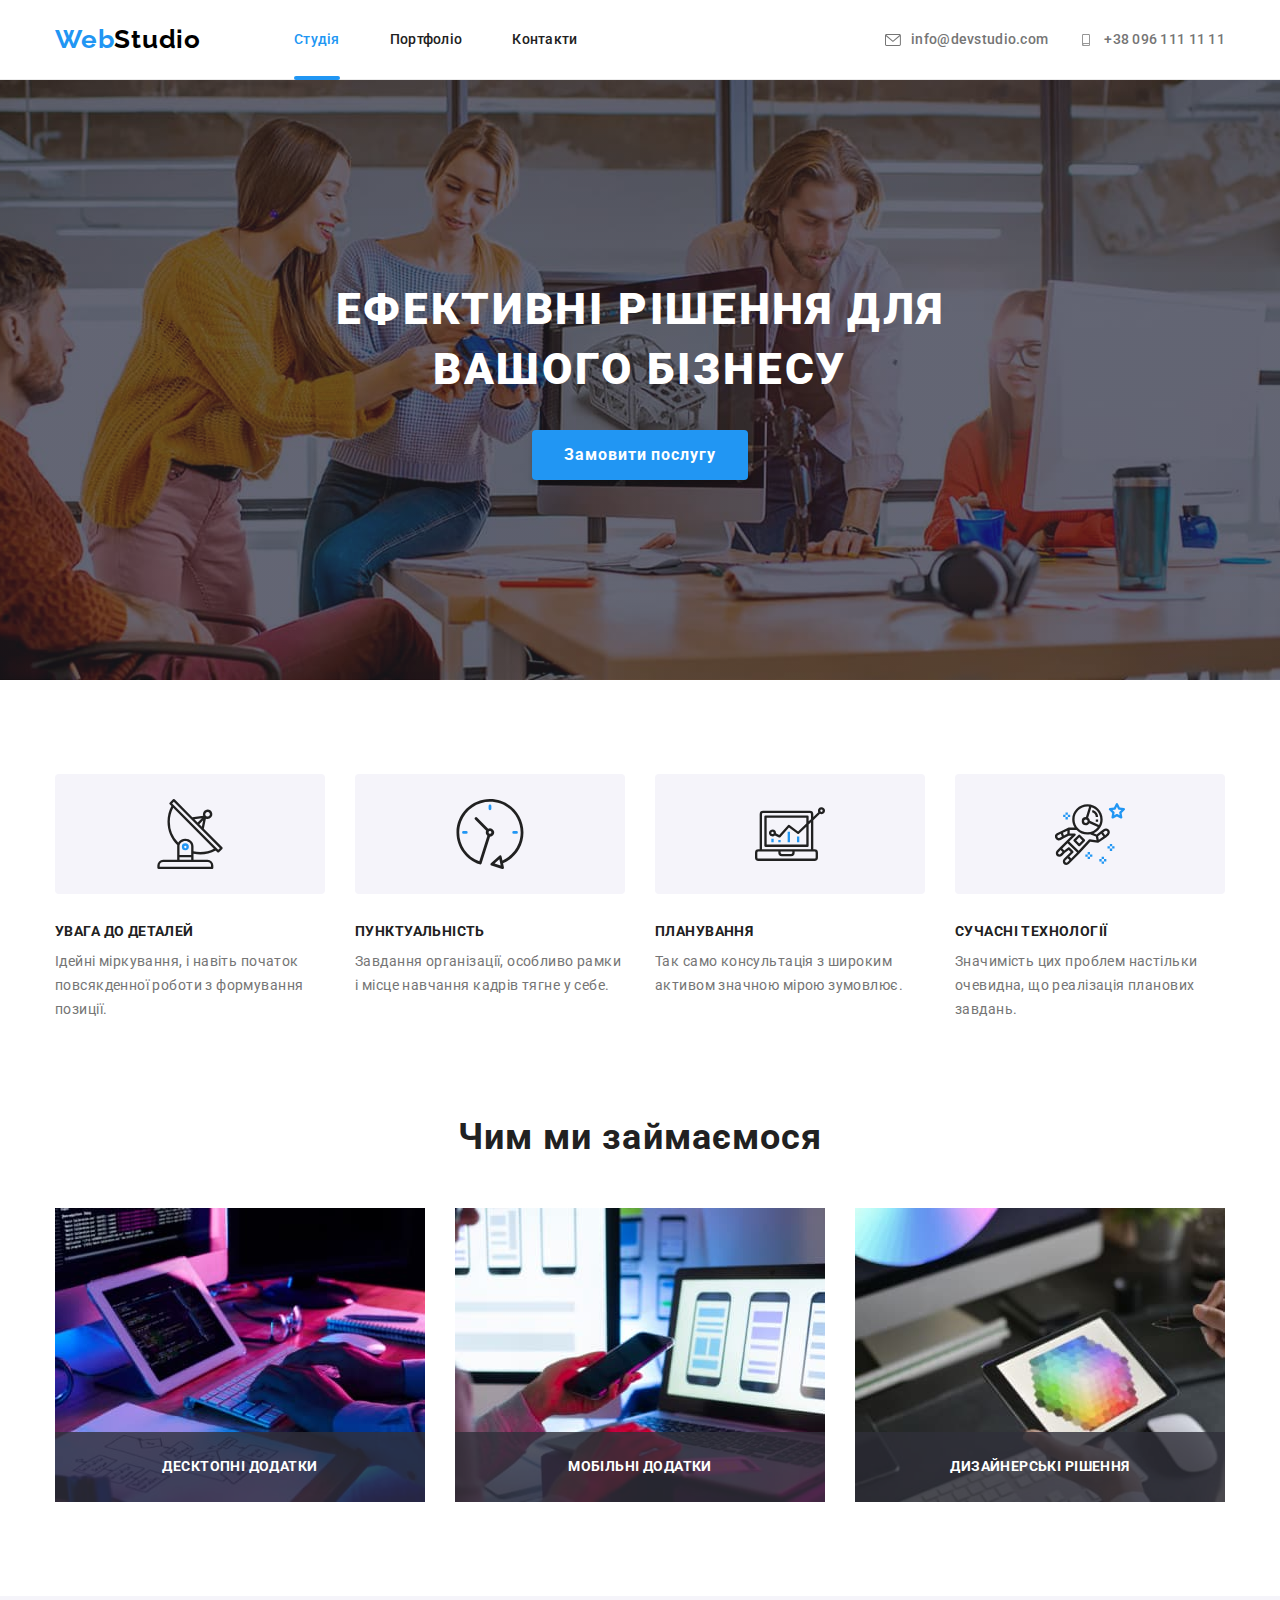
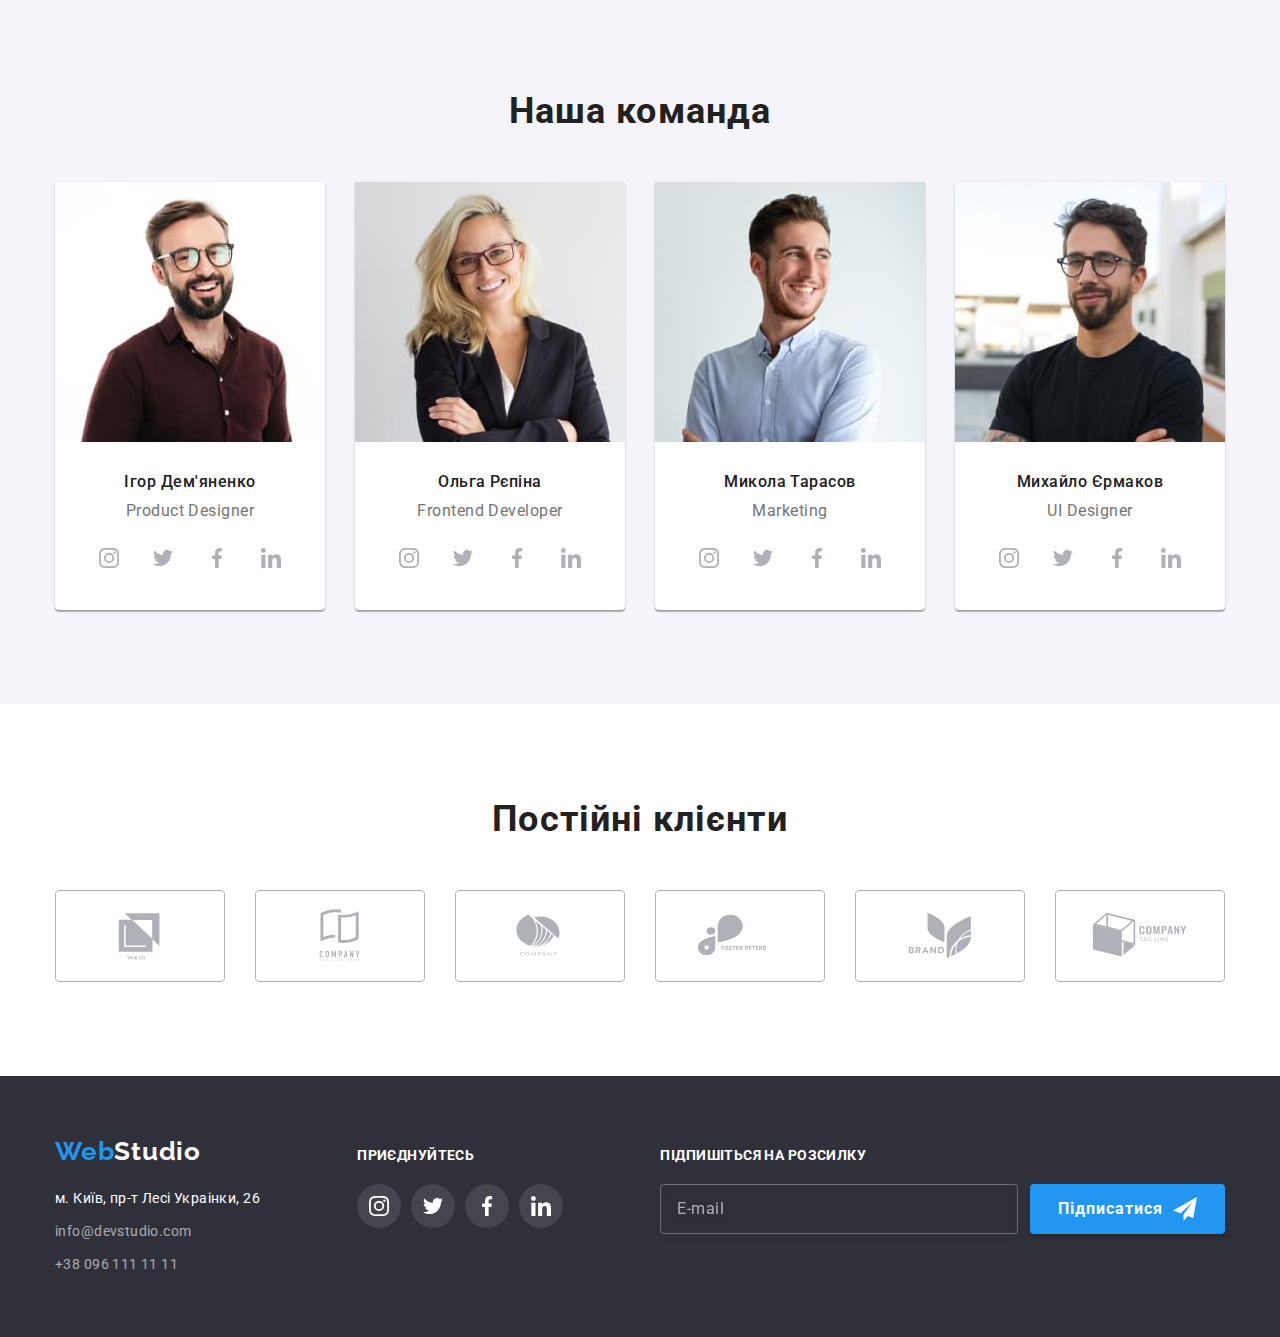
==== commit 34e8d070: "Додає адаптивку до сторінки портфоліо" ====
--- a/index.html
+++ b/index.html
@@ -34,7 +34,6 @@
             <use href="./images/icons.svg#menu-btn"></use>
           </svg>
         </button>
-
         <div class="menu-container js-menu-container" id="mobile-menu">
           <button class="menu-btn menu-btn--close js-close-menu" type="button">
             <svg
--- a/css/main.min.css
+++ b/css/main.min.css
@@ -1 +1 @@
-.projects-list,.filter-list,.address-list,.icons-list,.clients-list,.worker-list,.work-list,.benefits-list{padding:0;margin:0;list-style:none}/*! modern-normalize v1.1.0 | MIT License | https://github.com/sindresorhus/modern-normalize */*,::before,::after{-webkit-box-sizing:border-box;box-sizing:border-box}html{line-height:1.15;-webkit-text-size-adjust:100%;-moz-tab-size:4;-o-tab-size:4;tab-size:4}body{margin:0;font-family:system-ui,-apple-system,"Segoe UI",Roboto,Helvetica,Arial,sans-serif,"Apple Color Emoji","Segoe UI Emoji"}hr{height:0;color:inherit}abbr[title]{-webkit-text-decoration:underline dotted;text-decoration:underline dotted}b,strong{font-weight:bolder}code,kbd,samp,pre{font-family:ui-monospace,SFMono-Regular,Consolas,"Liberation Mono",Menlo,monospace;font-size:1em}small{font-size:80%}sub,sup{font-size:75%;line-height:0;position:relative;vertical-align:baseline}sub{bottom:-0.25em}sup{top:-0.5em}table{text-indent:0;border-color:inherit}button,input,optgroup,select,textarea{font-family:inherit;font-size:100%;line-height:1.15;margin:0}button,select{text-transform:none}button,[type=button],[type=reset],[type=submit]{-webkit-appearance:button}::-moz-focus-inner{border-style:none;padding:0}:-moz-focusring{outline:1px dotted ButtonText}:-moz-ui-invalid{box-shadow:none}legend{padding:0}progress{vertical-align:baseline}::-webkit-inner-spin-button,::-webkit-outer-spin-button{height:auto}[type=search]{-webkit-appearance:textfield;outline-offset:-2px}::-webkit-search-decoration{-webkit-appearance:none}::-webkit-file-upload-button{-webkit-appearance:button;font:inherit}summary{display:list-item}body{padding-top:60px;font-family:"Roboto",sans-serif;font-size:14px;line-height:1.71;letter-spacing:.03em;color:#212121;background-color:#fff}@media screen and (min-width: 768px){body{padding-top:80px}}.container{padding-right:15px;padding-left:15px;margin-right:auto;margin-left:auto;max-width:480px}@media screen and (min-width: 768px){.container{max-width:768px}}@media screen and (min-width: 1200px){.container{max-width:1200px}}.section{padding-top:60px;padding-bottom:60px}.section--worker{background-color:#f5f4fa}@media screen and (max-width: 1199px){.section--hidden{display:none}}@media screen and (min-width: 1200px){.section{padding-top:94px;padding-bottom:94px}.section--no-top-padding{padding-top:0}}.section__title{margin-top:0;margin-bottom:30px;font-size:28px;line-height:1.17;letter-spacing:.03em;text-align:center}@media screen and (min-width: 1200px){.section__title{margin-bottom:50px;font-size:36px;line-height:1.17;letter-spacing:.03em}}.visually-hidden{position:absolute;white-space:nowrap;width:1px;height:1px;overflow:hidden;border:0;padding:0;clip:rect(0 0 0 0);-webkit-clip-path:inset(50%);clip-path:inset(50%);margin:-1px}.logo{font-family:"Raleway",sans-serif;font-weight:700;font-size:24px;line-height:1.17;letter-spacing:.03em;text-decoration:none}@media screen and (min-width: 1200px){.logo{font-size:26px;line-height:1.19;letter-spacing:.03em}}.page-header__logo{color:#000}@media screen and (min-width: 768px){.page-header__logo{margin-right:88px}}@media screen and (min-width: 1200px){.page-header__logo{margin-right:93px}}.logo__hightlight{color:#2196f3}.page-footer__logo{display:inline-block;margin-bottom:20px;color:#fff}.hero{margin:0 auto;padding-top:118px;padding-bottom:118px;max-width:480px;background-color:#c4c4c4;background-image:-webkit-gradient(linear, left top, left bottom, from(rgba(47, 48, 58, 0.4)), to(rgba(47, 48, 58, 0.4))),url("/images/mobile-image/mobile-hero.jpg");background-image:linear-gradient(rgba(47, 48, 58, 0.4), rgba(47, 48, 58, 0.4)),url("/images/mobile-image/mobile-hero.jpg");background-size:cover;background-position:center;background-repeat:no-repeat}@media(min-device-pixel-ratio: 2),(-webkit-min-device-pixel-ratio: 2),(min-resolution: 192dpi),(min-resolution: 2dppx){.hero{background-image:-webkit-gradient(linear, left top, left bottom, from(rgba(47, 48, 58, 0.4)), to(rgba(47, 48, 58, 0.4))),url("/images/mobile-image/mobile-hero@2x.jpg");background-image:linear-gradient(rgba(47, 48, 58, 0.4), rgba(47, 48, 58, 0.4)),url("/images/mobile-image/mobile-hero@2x.jpg")}}@media screen and (min-width: 481px){.hero{max-width:768px;background-image:-webkit-gradient(linear, left top, left bottom, from(rgba(47, 48, 58, 0.4)), to(rgba(47, 48, 58, 0.4))),url("/images/tablet-image/tablet-hero.jpg");background-image:linear-gradient(rgba(47, 48, 58, 0.4), rgba(47, 48, 58, 0.4)),url("/images/tablet-image/tablet-hero.jpg")}}@media screen and (min-width: 481px)and (min-device-pixel-ratio: 2),screen and (min-width: 481px)and (-webkit-min-device-pixel-ratio: 2),screen and (min-width: 481px)and (min-resolution: 192dpi),screen and (min-width: 481px)and (min-resolution: 2dppx){.hero{background-image:-webkit-gradient(linear, left top, left bottom, from(rgba(47, 48, 58, 0.4)), to(rgba(47, 48, 58, 0.4))),url("/images/tablet-image/tablet-hero@2x.jpg");background-image:linear-gradient(rgba(47, 48, 58, 0.4), rgba(47, 48, 58, 0.4)),url("/images/tablet-image/tablet-hero@2x.jpg")}}@media screen and (min-width: 769px){.hero{max-width:1600px;background-image:-webkit-gradient(linear, left top, left bottom, from(rgba(47, 48, 58, 0.4)), to(rgba(47, 48, 58, 0.4))),url("/images/desktop-image/desktop-hero.jpg");background-image:linear-gradient(rgba(47, 48, 58, 0.4), rgba(47, 48, 58, 0.4)),url("/images/desktop-image/desktop-hero.jpg")}}@media screen and (min-width: 769px)and (min-device-pixel-ratio: 2),screen and (min-width: 769px)and (-webkit-min-device-pixel-ratio: 2),screen and (min-width: 769px)and (min-resolution: 192dpi),screen and (min-width: 769px)and (min-resolution: 2dppx){.hero{background-image:-webkit-gradient(linear, left top, left bottom, from(rgba(47, 48, 58, 0.4)), to(rgba(47, 48, 58, 0.4))),url("/images/desktop-image/box-1@2x.jpg");background-image:linear-gradient(rgba(47, 48, 58, 0.4), rgba(47, 48, 58, 0.4)),url("/images/desktop-image/box-1@2x.jpg")}}@media screen and (min-width: 1200px){.hero{padding-top:200px;padding-bottom:200px}}.hero__title{margin-top:0;margin-bottom:30px;font-weight:900;font-size:26px;line-height:1.62;text-align:center;letter-spacing:.06em;text-transform:uppercase;color:#fff}@media screen and (min-width: 1200px){.hero__title{font-size:44px;line-height:1.36;letter-spacing:.06em}}.backdrop{position:fixed;z-index:2;top:0;left:0;width:100%;height:100%;background-color:rgba(0,0,0,.2);visibility:visible;opacity:1;-webkit-transition:opacity 250ms cubic-bezier(0.4, 0, 0.2, 1);transition:opacity 250ms cubic-bezier(0.4, 0, 0.2, 1);overflow-y:scroll}.backdrop--is-hidden{visibility:hidden;opacity:0;pointer-events:none}.modal{position:absolute;top:93px;left:50%;padding:40px;max-width:450px;width:100%;background-color:#fff;-webkit-box-shadow:0px 1px 3px rgba(0,0,0,.12),0px 1px 1px rgba(0,0,0,.14),0px 2px 1px rgba(0,0,0,.2);box-shadow:0px 1px 3px rgba(0,0,0,.12),0px 1px 1px rgba(0,0,0,.14),0px 2px 1px rgba(0,0,0,.2);border-radius:4px;-webkit-transform:translateX(-50%) scale(1);transform:translateX(-50%) scale(1);-webkit-transition:-webkit-transform 250ms cubic-bezier(0.4, 0, 0.2, 1);transition:-webkit-transform 250ms cubic-bezier(0.4, 0, 0.2, 1);transition:transform 250ms cubic-bezier(0.4, 0, 0.2, 1);transition:transform 250ms cubic-bezier(0.4, 0, 0.2, 1), -webkit-transform 250ms cubic-bezier(0.4, 0, 0.2, 1)}.backdrop--is-hidden .modal{-webkit-transform:translateX(-50%) scale(0.9);transform:translateX(-50%) scale(0.9)}@media screen and (min-width: 768px)and (min-height: 1024px){.backdrop--is-hidden .modal{-webkit-transform:translate(-50%, -50%) scale(0.9);transform:translate(-50%, -50%) scale(0.9)}}@media screen and (min-width: 1200px){.backdrop--is-hidden .modal{-webkit-transform:translate(-50%, -50%) scale(0.9);transform:translate(-50%, -50%) scale(0.9)}}@media screen and (min-width: 768px)and (min-height: 1024px){.modal{top:50%;-webkit-transform:translate(-50%, -50%) scale(1);transform:translate(-50%, -50%) scale(1)}}@media screen and (min-width: 1200px){.modal{top:50%;max-width:528px;-webkit-transform:translate(-50%, -50%) scale(1);transform:translate(-50%, -50%) scale(1)}}.modal__close-btn{position:absolute;top:8px;right:8px;display:-webkit-box;display:-ms-flexbox;display:flex;-webkit-box-align:center;-ms-flex-align:center;align-items:center;-webkit-box-pack:center;-ms-flex-pack:center;justify-content:center;padding:6px;width:30px;height:30px;color:#000;cursor:pointer;background-color:#fff;border:1px solid rgba(0,0,0,.1);border-radius:50%;-webkit-transition:color 250ms cubic-bezier(0.4, 0, 0.2, 1);transition:color 250ms cubic-bezier(0.4, 0, 0.2, 1)}.modal__close-btn:hover,.modal__close-btn:focus{color:#2196f3}.close-btn__icon{fill:currentColor}@media screen and (min-width: 768px){.modal-form{width:370px}}@media screen and (min-width: 1200px){.modal-form{width:448px}}.modal-form__title{display:block;margin-top:0;margin-bottom:12px;font-size:20px;line-height:1.5;text-align:center;letter-spacing:.03em}@media screen and (min-width: 1200px){.modal-form__title{font-size:20px;line-height:1.15;letter-spacing:.03em}}.modal-form__field{position:relative;margin-bottom:10px}.modal-form__label{display:block;margin-bottom:4px;font-size:12px;line-height:1.17;letter-spacing:.01em;color:#757575}.modal-form__input{padding:11px 12px 11px 42px;height:40px}.modal-form__comment::-webkit-input-placeholder{font-size:14px;line-height:1.14;letter-spacing:.01em}.modal-form__comment::-moz-placeholder{font-size:14px;line-height:1.14;letter-spacing:.01em}.modal-form__comment:-ms-input-placeholder{font-size:14px;line-height:1.14;letter-spacing:.01em}.modal-form__comment::-ms-input-placeholder{font-size:14px;line-height:1.14;letter-spacing:.01em}.modal-form__input,.modal-form__comment,.modal-form__comment::placeholder{font-size:14px;line-height:1.14;letter-spacing:.01em}@media screen and (min-width: 1200px){.modal-form__comment::-webkit-input-placeholder{font-size:12px;line-height:1.17;letter-spacing:.01em}.modal-form__comment::-moz-placeholder{font-size:12px;line-height:1.17;letter-spacing:.01em}.modal-form__comment:-ms-input-placeholder{font-size:12px;line-height:1.17;letter-spacing:.01em}.modal-form__comment::-ms-input-placeholder{font-size:12px;line-height:1.17;letter-spacing:.01em}.modal-form__input,.modal-form__comment,.modal-form__comment::placeholder{font-size:12px;line-height:1.17;letter-spacing:.01em}}.modal-form__input,.modal-form__comment{width:100%;color:rgba(117,117,117,.5);border:1px solid rgba(33,33,33,.2);border-radius:4px;-webkit-transition:border-color 250ms cubic-bezier(0.4, 0, 0.2, 1);transition:border-color 250ms cubic-bezier(0.4, 0, 0.2, 1);outline:none}.modal-form__input:focus,.modal-form__comment:focus{border-color:#2196f3}.modal-form__icon{position:absolute;bottom:11px;left:12px;fill:#000;pointer-events:none;-webkit-transition:fill 250ms cubic-bezier(0.4, 0, 0.2, 1);transition:fill 250ms cubic-bezier(0.4, 0, 0.2, 1)}.modal-form__input:focus+.modal-form__icon{fill:#2196f3}.modal-form__comment{padding:12px 16px;height:120px;margin-bottom:20px;resize:none}.modal-form__comment::-webkit-input-placeholder{color:rgba(117,117,117,.5)}.modal-form__comment::-moz-placeholder{color:rgba(117,117,117,.5)}.modal-form__comment:-ms-input-placeholder{color:rgba(117,117,117,.5)}.modal-form__comment::-ms-input-placeholder{color:rgba(117,117,117,.5)}.modal-form__comment::placeholder{color:rgba(117,117,117,.5)}.modal-form__label-policy{display:-webkit-box;display:-ms-flexbox;display:flex;-webkit-box-pack:center;-ms-flex-pack:center;justify-content:center;-webkit-box-align:center;-ms-flex-align:center;align-items:center;margin-bottom:30px}.modal-form__checkbox{-webkit-appearance:none;-moz-appearance:none;appearance:none;position:absolute}.modal-form__icon-check{margin-right:8px;cursor:pointer;border:2px solid #212121;border-radius:3px;-webkit-transition:background-color 250ms cubic-bezier(0.4, 0, 0.2, 1),border-color 250ms cubic-bezier(0.4, 0, 0.2, 1);transition:background-color 250ms cubic-bezier(0.4, 0, 0.2, 1),border-color 250ms cubic-bezier(0.4, 0, 0.2, 1)}.modal-form__checkbox:checked+.modal-form__icon-check,.modal-form__checkbox:checked:focus+.modal-form__icon-check{background-color:#2196f3;border:none}.modal-form__checkbox:focus+.modal-form__icon-check{border-color:#2196f3}.modal-form__policy{font-size:12px;line-height:1.17;letter-spacing:.03em;color:#757575;-webkit-user-select:none;-moz-user-select:none;-ms-user-select:none;user-select:none}@media screen and (min-width: 1200px){.modal-form__policy{font-size:14px;line-height:1.71;letter-spacing:.03em}}.modal-form__policy-link{color:#2196f3}.benefits-list{display:-webkit-box;display:-ms-flexbox;display:flex;-ms-flex-wrap:wrap;flex-wrap:wrap;margin:-15px;-webkit-box-pack:center;-ms-flex-pack:center;justify-content:center}.benefits-list__item{margin:15px}@media screen and (min-width: 768px){.benefits-list__item{width:calc((100% - 120px)/2)}}@media screen and (min-width: 1200px){.benefits-list__item{width:calc((100% - 120px)/4)}}.benefits-list__icon{display:-webkit-box;display:-ms-flexbox;display:flex;-webkit-box-pack:center;-ms-flex-pack:center;justify-content:center;-webkit-box-align:center;-ms-flex-align:center;align-items:center;margin-bottom:30px;height:120px;width:100%;background-color:#f5f4fa;border-radius:4px}.benefits-list__title{margin-top:0;margin-bottom:10px;font-size:14px;line-height:1.14;letter-spacing:.03em;text-transform:uppercase}@media screen and (max-width: 767px){.benefits-list__title{text-align:center}}.benefits-list__description{margin-top:0;margin-bottom:0;color:#757575}.work-list{display:-webkit-box;display:-ms-flexbox;display:flex;-webkit-box-pack:justify;-ms-flex-pack:justify;justify-content:space-between}.work-list__item{position:relative}.work-list__image{display:block}.work-list__title{position:absolute;bottom:0;left:0;margin-top:0;margin-bottom:0;padding:27px 0;width:100%;font-size:14px;line-height:1.14;text-align:center;letter-spacing:.03em;text-transform:uppercase;color:#fff;background-color:rgba(47,48,58,.8)}.worker-list{display:-webkit-box;display:-ms-flexbox;display:flex;-ms-flex-wrap:wrap;flex-wrap:wrap;margin:-15px}.worker-list__item{margin:15px;background-color:#fff;border-radius:0px 0px 4px 4px;-webkit-box-shadow:0px 1px 3px rgba(0,0,0,.12),0px 1px 1px rgba(0,0,0,.14),0px 2px 1px rgba(0,0,0,.2);box-shadow:0px 1px 3px rgba(0,0,0,.12),0px 1px 1px rgba(0,0,0,.14),0px 2px 1px rgba(0,0,0,.2)}.team-list__image{display:block;width:100%;height:auto}.team-list__description{padding-top:30px;padding-bottom:24px}@media screen and (min-width: 1200px){.team-list__description{padding-bottom:30px}}.team-list__name,.team-list__profession{font-size:16px;line-height:1.19;letter-spacing:.03em;text-align:center}.team-list__name{margin-top:0;margin-bottom:10px;font-weight:500}.team-list__profession{margin-top:0;margin-bottom:16px;color:#757575}.clients-list{display:-webkit-box;display:-ms-flexbox;display:flex;-ms-flex-wrap:wrap;flex-wrap:wrap;margin:-15px}.clients-list__item{margin:15px}@media screen and (max-width: 767px){.clients-list__item{width:calc((100% - 60px)/2)}}.clients-list__link{display:-webkit-box;display:-ms-flexbox;display:flex;-webkit-box-align:center;-ms-flex-align:center;align-items:center;-webkit-box-pack:center;-ms-flex-pack:center;justify-content:center;height:92px;color:#afb1b8;border:1px solid #afb1b8;border-radius:4px;-webkit-transition:color 250ms cubic-bezier(0.4, 0, 0.2, 1),border-color 250ms cubic-bezier(0.4, 0, 0.2, 1);transition:color 250ms cubic-bezier(0.4, 0, 0.2, 1),border-color 250ms cubic-bezier(0.4, 0, 0.2, 1)}.clients-list__link:hover,.clients-list__link:focus{color:#2196f3;border-color:#2196f3}@media screen and (min-width: 768px){.clients-list__link{width:226px}}@media screen and (min-width: 1200px){.clients-list__link{width:170px}}.clients-list__icon{fill:currentColor}.btn{font-weight:700;font-size:16px;line-height:1.88;letter-spacing:.06em;color:#fff;cursor:pointer;background-color:#2196f3;border:none;border-radius:4px;-webkit-box-shadow:0px 4px 4px rgba(0,0,0,.15);box-shadow:0px 4px 4px rgba(0,0,0,.15);-webkit-transition:background-color 250ms cubic-bezier(0.4, 0, 0.2, 1);transition:background-color 250ms cubic-bezier(0.4, 0, 0.2, 1)}.btn:hover,.btn:focus{background-color:#188ce8}.hero__button{display:block;margin:0 auto;padding:10px 24px}@media screen and (min-width: 1200px){.hero__button{padding:10px 32px}}.footer-form__btn{display:-webkit-box;display:-ms-flexbox;display:flex;-webkit-box-align:center;-ms-flex-align:center;align-items:center;margin-left:auto;margin-right:auto;padding-top:10px;padding-bottom:10px;padding-right:28px;padding-left:31px}@media screen and (min-width: 1200px){.footer-form__btn{margin-left:12px;margin-right:0;padding-left:28px}}.btn__icon{margin-left:12px}@media screen and (min-width: 1200px){.btn__icon{margin-left:10px}}.modal-form__btn{display:block;margin:0 auto;padding:10px 52px}.icons-list{display:-webkit-box;display:-ms-flexbox;display:flex;-webkit-box-pack:center;-ms-flex-pack:center;justify-content:center}.icons-list__item:not(:last-child){margin-right:10px}.icons-list__link{display:-webkit-box;display:-ms-flexbox;display:flex;-webkit-box-align:center;-ms-flex-align:center;align-items:center;-webkit-box-pack:center;-ms-flex-pack:center;justify-content:center;width:44px;height:44px;border-radius:50%}.icons-list__link--primary{color:#afb1b8;-webkit-transition:color 250ms cubic-bezier(0.4, 0, 0.2, 1),background-color 250ms cubic-bezier(0.4, 0, 0.2, 1);transition:color 250ms cubic-bezier(0.4, 0, 0.2, 1),background-color 250ms cubic-bezier(0.4, 0, 0.2, 1)}.icons-list__link--primary:hover,.icons-list__link--primary:focus{color:#fff;background-color:#2196f3}.icons-list__link--secondary{color:#fff;background-color:rgba(255,255,255,.1);-webkit-transition:background-color 250ms cubic-bezier(0.4, 0, 0.2, 1);transition:background-color 250ms cubic-bezier(0.4, 0, 0.2, 1)}.icons-list__link--secondary:hover,.icons-list__link--secondary:focus{background-color:#2196f3}.icons-list__icon{fill:currentColor}.page-footer{background-color:#2f303a}.page-footer__container{display:-webkit-box;display:-ms-flexbox;display:flex;-ms-flex-wrap:wrap;flex-wrap:wrap;-webkit-box-orient:vertical;-webkit-box-direction:normal;-ms-flex-direction:column;flex-direction:column;padding-top:60px;padding-bottom:60px}@media screen and (min-width: 768px){.page-footer__container{-webkit-box-orient:horizontal;-webkit-box-direction:normal;-ms-flex-direction:row;flex-direction:row;-ms-flex-pack:distribute;justify-content:space-around;-webkit-box-align:baseline;-ms-flex-align:baseline;align-items:baseline}}@media screen and (min-width: 1200px){.page-footer__container{-webkit-box-pack:justify;-ms-flex-pack:justify;justify-content:space-between}}@media screen and (max-width: 1199px){.page-footer__address{display:-webkit-box;display:-ms-flexbox;display:flex;-webkit-box-orient:vertical;-webkit-box-direction:normal;-ms-flex-direction:column;flex-direction:column;-webkit-box-align:center;-ms-flex-align:center;align-items:center;margin-bottom:60px}}@media screen and (max-width: 1199px){.address-list{display:-webkit-box;display:-ms-flexbox;display:flex;-webkit-box-orient:vertical;-webkit-box-direction:normal;-ms-flex-direction:column;flex-direction:column;-webkit-box-align:center;-ms-flex-align:center;align-items:center}}.address-list__item:not(:last-child){margin-bottom:8px}@media screen and (min-width: 1200px){.address-list__item:not(:last-child){margin-bottom:9px}}.address-list__link,.address-list__contact{display:inline-block;font-style:normal;text-decoration:none}.address-list__link{color:#fff}.address-list__contact{color:rgba(255,255,255,.6);-webkit-transition:color 250ms cubic-bezier(0.4, 0, 0.2, 1);transition:color 250ms cubic-bezier(0.4, 0, 0.2, 1)}.address-list__contact:hover,.address-list__contact:focus{color:#2196f3}@media screen and (max-width: 1199px){.page-footer__social{margin-bottom:60px}}.social__title{margin-top:0;margin-bottom:20px;font-weight:700;font-size:14px;line-height:1.14;letter-spacing:.03em;text-transform:uppercase;color:#fff}@media screen and (max-width: 1199px){.social__title{text-align:center}}@media screen and (min-width: 1200px){.footer-form{display:-webkit-box;display:-ms-flexbox;display:flex;-webkit-box-align:center;-ms-flex-align:center;align-items:center}}.footer-form__input{margin-bottom:20px;padding:15px 16px;width:100%;height:50px;font-size:16px;line-height:1.25;letter-spacing:.03em;color:rgba(255,255,255,.6);background-color:rgba(0,0,0,0);border:1px solid rgba(255,255,255,.3);-webkit-filter:drop-shadow(0px 4px 4px rgba(0, 0, 0, 0.15));filter:drop-shadow(0px 4px 4px rgba(0, 0, 0, 0.15));border-radius:4px}.footer-form__input::-webkit-input-placeholder{font-size:16px;line-height:1.25;letter-spacing:.03em;color:rgba(255,255,255,.6)}.footer-form__input::-moz-placeholder{font-size:16px;line-height:1.25;letter-spacing:.03em;color:rgba(255,255,255,.6)}.footer-form__input:-ms-input-placeholder{font-size:16px;line-height:1.25;letter-spacing:.03em;color:rgba(255,255,255,.6)}.footer-form__input::-ms-input-placeholder{font-size:16px;line-height:1.25;letter-spacing:.03em;color:rgba(255,255,255,.6)}.footer-form__input::placeholder{font-size:16px;line-height:1.25;letter-spacing:.03em;color:rgba(255,255,255,.6)}@media screen and (min-width: 768px){.footer-form__input{width:450px}}@media screen and (min-width: 1200px){.footer-form__input{margin-bottom:0;width:358px}}.filter-list{display:-webkit-box;display:-ms-flexbox;display:flex;-webkit-box-pack:center;-ms-flex-pack:center;justify-content:center;margin-bottom:50px}.filter-list__item:not(:last-child){margin-right:8px}.filter-list__button{padding:6px 22px;font-weight:500;font-size:16px;line-height:1.63;letter-spacing:.03em;color:#212121;background-color:#f5f4fa;border:none;border-radius:4px;-webkit-transition:color 250ms cubic-bezier(0.4, 0, 0.2, 1),background-color 250ms cubic-bezier(0.4, 0, 0.2, 1),-webkit-box-shadow 250ms cubic-bezier(0.4, 0, 0.2, 1);transition:color 250ms cubic-bezier(0.4, 0, 0.2, 1),background-color 250ms cubic-bezier(0.4, 0, 0.2, 1),-webkit-box-shadow 250ms cubic-bezier(0.4, 0, 0.2, 1);transition:color 250ms cubic-bezier(0.4, 0, 0.2, 1),background-color 250ms cubic-bezier(0.4, 0, 0.2, 1),box-shadow 250ms cubic-bezier(0.4, 0, 0.2, 1);transition:color 250ms cubic-bezier(0.4, 0, 0.2, 1),background-color 250ms cubic-bezier(0.4, 0, 0.2, 1),box-shadow 250ms cubic-bezier(0.4, 0, 0.2, 1),-webkit-box-shadow 250ms cubic-bezier(0.4, 0, 0.2, 1)}.filter-list__button:hover{cursor:pointer}.filter-list__button:hover,.filter-list__button:focus{color:#fff;background-color:#2196f3;-webkit-box-shadow:0px 3px 1px rgba(0,0,0,.1),0px 1px 2px rgba(0,0,0,.08),0px 2px 2px rgba(0,0,0,.12);box-shadow:0px 3px 1px rgba(0,0,0,.1),0px 1px 2px rgba(0,0,0,.08),0px 2px 2px rgba(0,0,0,.12)}.projects-list{display:-webkit-box;display:-ms-flexbox;display:flex;-ms-flex-wrap:wrap;flex-wrap:wrap;margin-top:-30px;margin-left:-30px}.projects-list__item{margin-top:30px;margin-left:30px}.projects-list__link{display:block;text-decoration:none;-webkit-transition:-webkit-box-shadow 250ms cubic-bezier(0.4, 0, 0.2, 1);transition:-webkit-box-shadow 250ms cubic-bezier(0.4, 0, 0.2, 1);transition:box-shadow 250ms cubic-bezier(0.4, 0, 0.2, 1);transition:box-shadow 250ms cubic-bezier(0.4, 0, 0.2, 1), -webkit-box-shadow 250ms cubic-bezier(0.4, 0, 0.2, 1)}.projects-list__link:hover,.projects-list__link:focus{-webkit-box-shadow:0px 1px 1px rgba(0,0,0,.12),0px 4px 4px rgba(0,0,0,.06),1px 4px 6px rgba(0,0,0,.16);box-shadow:0px 1px 1px rgba(0,0,0,.12),0px 4px 4px rgba(0,0,0,.06),1px 4px 6px rgba(0,0,0,.16)}.project-thumb{position:relative;overflow:hidden}.project-thumb__icon{display:block}.project-overlay{position:absolute;top:0;left:0;display:-webkit-box;display:-ms-flexbox;display:flex;-webkit-box-pack:center;-ms-flex-pack:center;justify-content:center;-webkit-box-align:center;-ms-flex-align:center;align-items:center;height:100%;width:100%;background-color:rgba(33,150,243,.9);-webkit-transform:translateY(101%);transform:translateY(101%);-webkit-transition:-webkit-transform 250ms cubic-bezier(0.4, 0, 0.2, 1);transition:-webkit-transform 250ms cubic-bezier(0.4, 0, 0.2, 1);transition:transform 250ms cubic-bezier(0.4, 0, 0.2, 1);transition:transform 250ms cubic-bezier(0.4, 0, 0.2, 1), -webkit-transform 250ms cubic-bezier(0.4, 0, 0.2, 1)}.projects-list__link:hover .project-overlay,.projects-list__link:focus .project-overlay{-webkit-transform:translateY(0);transform:translateY(0)}.project-overlay__descr{width:322px;font-size:18px;line-height:1.56;letter-spacing:.03em;color:#fff}.projects-list__box{padding:20px 24px;border-right:1px solid #eee;border-bottom:1px solid #eee;border-left:1px solid #eee}.projects-list__title{margin-top:0;margin-bottom:4px;font-size:18px;line-height:2;letter-spacing:.06em;color:#212121}.projects-list__descr{margin-top:0;margin-bottom:0;font-size:16px;line-height:1.88;letter-spacing:.03em;color:#757575}/*# sourceMappingURL=main.min.css.map */+.projects-list,.filter-list,.address-list,.icons-list,.clients-list,.worker-list,.work-list,.benefits-list,.contact-list,.site-nav__list,.social-networks-list{padding:0;margin:0;list-style:none}/*! modern-normalize v1.1.0 | MIT License | https://github.com/sindresorhus/modern-normalize */*,::before,::after{-webkit-box-sizing:border-box;box-sizing:border-box}html{line-height:1.15;-webkit-text-size-adjust:100%;-moz-tab-size:4;-o-tab-size:4;tab-size:4}body{margin:0;font-family:system-ui,-apple-system,"Segoe UI",Roboto,Helvetica,Arial,sans-serif,"Apple Color Emoji","Segoe UI Emoji"}hr{height:0;color:inherit}abbr[title]{-webkit-text-decoration:underline dotted;text-decoration:underline dotted}b,strong{font-weight:bolder}code,kbd,samp,pre{font-family:ui-monospace,SFMono-Regular,Consolas,"Liberation Mono",Menlo,monospace;font-size:1em}small{font-size:80%}sub,sup{font-size:75%;line-height:0;position:relative;vertical-align:baseline}sub{bottom:-0.25em}sup{top:-0.5em}table{text-indent:0;border-color:inherit}button,input,optgroup,select,textarea{font-family:inherit;font-size:100%;line-height:1.15;margin:0}button,select{text-transform:none}button,[type=button],[type=reset],[type=submit]{-webkit-appearance:button}::-moz-focus-inner{border-style:none;padding:0}:-moz-focusring{outline:1px dotted ButtonText}:-moz-ui-invalid{box-shadow:none}legend{padding:0}progress{vertical-align:baseline}::-webkit-inner-spin-button,::-webkit-outer-spin-button{height:auto}[type=search]{-webkit-appearance:textfield;outline-offset:-2px}::-webkit-search-decoration{-webkit-appearance:none}::-webkit-file-upload-button{-webkit-appearance:button;font:inherit}summary{display:list-item}body{padding-top:60px;font-family:"Roboto",sans-serif;font-size:14px;line-height:1.71;letter-spacing:.03em;color:#212121;background-color:#fff}@media screen and (min-width: 768px){body{padding-top:80px}}.container{padding-right:15px;padding-left:15px;margin-right:auto;margin-left:auto;max-width:480px}@media screen and (min-width: 768px){.container{max-width:768px}}@media screen and (min-width: 1200px){.container{max-width:1200px}}.section{padding-top:60px;padding-bottom:60px}.section--worker{background-color:#f5f4fa}@media screen and (max-width: 1199px){.section--hidden{display:none}}@media screen and (min-width: 1200px){.section{padding-top:94px;padding-bottom:94px}.section--no-top-padding{padding-top:0}}.section__title{margin-top:0;margin-bottom:30px;font-size:28px;line-height:1.17;letter-spacing:.03em;text-align:center}@media screen and (min-width: 1200px){.section__title{margin-bottom:50px;font-size:36px;line-height:1.17;letter-spacing:.03em}}.visually-hidden{position:absolute;white-space:nowrap;width:1px;height:1px;overflow:hidden;border:0;padding:0;clip:rect(0 0 0 0);-webkit-clip-path:inset(50%);clip-path:inset(50%);margin:-1px}.logo{font-family:"Raleway",sans-serif;font-weight:700;font-size:24px;line-height:1.17;letter-spacing:.03em;text-decoration:none}@media screen and (min-width: 1200px){.logo{font-size:26px;line-height:1.19;letter-spacing:.03em}}.page-header__logo{color:#000}@media screen and (min-width: 768px){.page-header__logo{margin-right:88px}}@media screen and (min-width: 1200px){.page-header__logo{margin-right:93px}}.logo__hightlight{color:#2196f3}.page-footer__logo{display:inline-block;margin-bottom:20px;color:#fff}.social-networks-list{display:none}@media screen and (max-width: 767px){.social-networks-list{display:-webkit-box;display:-ms-flexbox;display:flex;-ms-flex-wrap:wrap;flex-wrap:wrap}}@media screen and (max-width: 767px){.social-networks-list__item:not(:last-child){margin-right:9px;padding-right:10px;border-right:1px solid rgba(33,33,33,.2)}.social-networks-list__link{display:block;font-weight:500;font-size:10px;line-height:1.22;letter-spacing:.02em;text-decoration:none;color:#2196f3}}@media screen and (max-width: 767px)and (min-width: 380px){.social-networks-list__link{font-size:14px;letter-spacing:.02em}}@media screen and (max-width: 767px)and (min-width: 480px){.social-networks-list__link{font-size:18px;letter-spacing:.02em}}.site-nav{margin-bottom:auto}@media screen and (min-width: 768px){.site-nav{margin-bottom:0;margin-right:auto}}@media screen and (min-width: 768px){.site-nav__list{display:-webkit-box;display:-ms-flexbox;display:flex}}.site-nav__item:not(:last-child){margin-bottom:32px}@media screen and (min-width: 768px){.site-nav__item:not(:last-child){margin-bottom:0;margin-right:50px}}.site-nav__link{display:inline-block;font-weight:500;font-size:40px;line-height:1.18;letter-spacing:.02em;text-decoration:none;color:#212121}.site-nav__link--current{color:#2196f3}@media screen and (min-width: 768px){.site-nav__link--current::after{position:absolute;bottom:-1px;left:0;content:"";display:block;height:4px;width:100%;background-color:#2196f3;border-radius:2px}}.site-nav__link:hover,.site-nav__link:focus{color:#2196f3}@media screen and (min-width: 768px){.site-nav__link{position:relative;display:block;padding-top:32px;padding-bottom:31px;font-size:14px;line-height:1.14;letter-spacing:.02em}}.page-header{position:fixed;z-index:1;top:0;left:0;width:100%;min-height:60px;background-color:#fff;border-bottom:1px solid #ececec}@media screen and (min-width: 768px){.page-header{min-height:80px}}.page-header__container{display:-webkit-box;display:-ms-flexbox;display:flex;-webkit-box-align:center;-ms-flex-align:center;align-items:center}@media screen and (max-width: 767px){.page-header__container{-webkit-box-pack:justify;-ms-flex-pack:justify;justify-content:space-between;padding-top:10px;padding-bottom:9px}}.menu-container{display:-webkit-box;display:-ms-flexbox;display:flex;-webkit-box-flex:1;-ms-flex-positive:1;flex-grow:1}@media screen and (max-width: 767px){.menu-container{position:absolute;top:0;left:0;-webkit-box-orient:vertical;-webkit-box-direction:normal;-ms-flex-direction:column;flex-direction:column;padding:48px 40px;width:100vw;height:100vh;background-color:#fff;visibility:hidden;overflow-y:scroll;-webkit-transform:translateY(-100%);transform:translateY(-100%);-webkit-transition:-webkit-transform 250ms cubic-bezier(0.4, 0, 0.2, 1);transition:-webkit-transform 250ms cubic-bezier(0.4, 0, 0.2, 1);transition:transform 250ms cubic-bezier(0.4, 0, 0.2, 1);transition:transform 250ms cubic-bezier(0.4, 0, 0.2, 1), -webkit-transform 250ms cubic-bezier(0.4, 0, 0.2, 1)}.menu-container.is-open{visibility:visible;-webkit-transform:translateY(0);transform:translateY(0)}}.menu-btn{display:none}@media screen and (max-width: 767px){.menu-btn{display:-webkit-box;display:-ms-flexbox;display:flex;-webkit-box-pack:center;-ms-flex-pack:center;justify-content:center;-webkit-box-align:center;-ms-flex-align:center;align-items:center;padding:0;color:#212121;cursor:pointer;background-color:rgba(0,0,0,0);border:none;-webkit-transition:color 250ms cubic-bezier(0.4, 0, 0.2, 1);transition:color 250ms cubic-bezier(0.4, 0, 0.2, 1)}.menu-btn--close{position:absolute;top:10px;right:15px}.menu-btn:hover,.menu-btn:focus{color:#2196f3}.menu-btn__icon{fill:currentColor}}@media screen and (max-width: 767px){.contact-list{display:-webkit-inline-box;display:-ms-inline-flexbox;display:inline-flex;margin-bottom:64px;-webkit-box-orient:vertical;-webkit-box-direction:reverse;-ms-flex-direction:column-reverse;flex-direction:column-reverse}}@media screen and (min-width: 768px)and (max-width: 1199px){.contact-list{display:-webkit-box;display:-ms-flexbox;display:flex;-webkit-box-orient:vertical;-webkit-box-direction:normal;-ms-flex-direction:column;flex-direction:column;-webkit-box-pack:center;-ms-flex-pack:center;justify-content:center}}@media screen and (min-width: 1200px){.contact-list{display:-webkit-box;display:-ms-flexbox;display:flex}}@media screen and (max-width: 767px){.contact-list__item:not(:last-child){margin-top:32px}}@media screen and (min-width: 768px)and (max-width: 1199px){.contact-list__item:not(:last-child){margin-bottom:10px}}@media screen and (min-width: 1200px){.contact-list__item:not(:last-child){margin-right:30px}}.contact-list__link{display:inline-block;font-weight:500;font-size:24px;line-height:1.17;letter-spacing:.02em;text-decoration:none;color:#757575;-webkit-transition:color 250ms cubic-bezier(0.4, 0, 0.2, 1);transition:color 250ms cubic-bezier(0.4, 0, 0.2, 1)}.contact-list__link:hover,.contact-list__link:focus{color:#2196f3}@media screen and (max-width: 767px){.contact-list__link--highlight{color:#2196f3}}@media screen and (min-width: 480px)and (max-width: 767px){.contact-list__link--highlight{font-size:34px;line-height:1.18;letter-spacing:.02em}}@media screen and (min-width: 768px){.contact-list__link{display:-webkit-box;display:-ms-flexbox;display:flex;-webkit-box-align:center;-ms-flex-align:center;align-items:center;font-size:12px;letter-spacing:.02em}}@media screen and (min-width: 1200px){.contact-list__link{padding-top:32px;padding-bottom:31px;font-size:14px;line-height:1.14;letter-spacing:.02em}}.contact-list__icon{margin-right:8px;fill:currentColor}@media screen and (max-width: 767px){.contact-list__icon{display:none}}@media screen and (min-width: 1200px){.contact-list__icon{margin-right:10px}}.hero{margin:0 auto;padding-top:118px;padding-bottom:118px;max-width:480px;background-color:#c4c4c4;background-image:-webkit-gradient(linear, left top, left bottom, from(rgba(47, 48, 58, 0.4)), to(rgba(47, 48, 58, 0.4))),url("/images/mobile-image/mobile-hero.jpg");background-image:linear-gradient(rgba(47, 48, 58, 0.4), rgba(47, 48, 58, 0.4)),url("/images/mobile-image/mobile-hero.jpg");background-size:cover;background-position:center;background-repeat:no-repeat}@media(min-device-pixel-ratio: 2),(-webkit-min-device-pixel-ratio: 2),(min-resolution: 192dpi),(min-resolution: 2dppx){.hero{background-image:-webkit-gradient(linear, left top, left bottom, from(rgba(47, 48, 58, 0.4)), to(rgba(47, 48, 58, 0.4))),url("/images/mobile-image/mobile-hero@2x.jpg");background-image:linear-gradient(rgba(47, 48, 58, 0.4), rgba(47, 48, 58, 0.4)),url("/images/mobile-image/mobile-hero@2x.jpg")}}@media screen and (min-width: 481px){.hero{max-width:768px;background-image:-webkit-gradient(linear, left top, left bottom, from(rgba(47, 48, 58, 0.4)), to(rgba(47, 48, 58, 0.4))),url("/images/tablet-image/tablet-hero.jpg");background-image:linear-gradient(rgba(47, 48, 58, 0.4), rgba(47, 48, 58, 0.4)),url("/images/tablet-image/tablet-hero.jpg")}}@media screen and (min-width: 481px)and (min-device-pixel-ratio: 2),screen and (min-width: 481px)and (-webkit-min-device-pixel-ratio: 2),screen and (min-width: 481px)and (min-resolution: 192dpi),screen and (min-width: 481px)and (min-resolution: 2dppx){.hero{background-image:-webkit-gradient(linear, left top, left bottom, from(rgba(47, 48, 58, 0.4)), to(rgba(47, 48, 58, 0.4))),url("/images/tablet-image/tablet-hero@2x.jpg");background-image:linear-gradient(rgba(47, 48, 58, 0.4), rgba(47, 48, 58, 0.4)),url("/images/tablet-image/tablet-hero@2x.jpg")}}@media screen and (min-width: 769px){.hero{max-width:1600px;background-image:-webkit-gradient(linear, left top, left bottom, from(rgba(47, 48, 58, 0.4)), to(rgba(47, 48, 58, 0.4))),url("/images/desktop-image/desktop-hero.jpg");background-image:linear-gradient(rgba(47, 48, 58, 0.4), rgba(47, 48, 58, 0.4)),url("/images/desktop-image/desktop-hero.jpg")}}@media screen and (min-width: 769px)and (min-device-pixel-ratio: 2),screen and (min-width: 769px)and (-webkit-min-device-pixel-ratio: 2),screen and (min-width: 769px)and (min-resolution: 192dpi),screen and (min-width: 769px)and (min-resolution: 2dppx){.hero{background-image:-webkit-gradient(linear, left top, left bottom, from(rgba(47, 48, 58, 0.4)), to(rgba(47, 48, 58, 0.4))),url("/images/desktop-image/box-1@2x.jpg");background-image:linear-gradient(rgba(47, 48, 58, 0.4), rgba(47, 48, 58, 0.4)),url("/images/desktop-image/box-1@2x.jpg")}}@media screen and (min-width: 1200px){.hero{padding-top:200px;padding-bottom:200px}}.hero__title{margin-top:0;margin-bottom:30px;font-weight:900;font-size:26px;line-height:1.62;text-align:center;letter-spacing:.06em;text-transform:uppercase;color:#fff}@media screen and (min-width: 1200px){.hero__title{font-size:44px;line-height:1.36;letter-spacing:.06em}}.backdrop{position:fixed;z-index:2;top:0;left:0;width:100%;height:100%;background-color:rgba(0,0,0,.2);visibility:visible;opacity:1;-webkit-transition:opacity 250ms cubic-bezier(0.4, 0, 0.2, 1);transition:opacity 250ms cubic-bezier(0.4, 0, 0.2, 1);overflow-y:scroll}.backdrop--is-hidden{visibility:hidden;opacity:0;pointer-events:none}.modal{position:absolute;top:93px;left:50%;padding:40px;max-width:450px;width:100%;background-color:#fff;-webkit-box-shadow:0px 1px 3px rgba(0,0,0,.12),0px 1px 1px rgba(0,0,0,.14),0px 2px 1px rgba(0,0,0,.2);box-shadow:0px 1px 3px rgba(0,0,0,.12),0px 1px 1px rgba(0,0,0,.14),0px 2px 1px rgba(0,0,0,.2);border-radius:4px;-webkit-transform:translateX(-50%) scale(1);transform:translateX(-50%) scale(1);-webkit-transition:-webkit-transform 250ms cubic-bezier(0.4, 0, 0.2, 1);transition:-webkit-transform 250ms cubic-bezier(0.4, 0, 0.2, 1);transition:transform 250ms cubic-bezier(0.4, 0, 0.2, 1);transition:transform 250ms cubic-bezier(0.4, 0, 0.2, 1), -webkit-transform 250ms cubic-bezier(0.4, 0, 0.2, 1)}.backdrop--is-hidden .modal{-webkit-transform:translateX(-50%) scale(0.9);transform:translateX(-50%) scale(0.9)}@media screen and (min-width: 768px)and (min-height: 1024px){.backdrop--is-hidden .modal{-webkit-transform:translate(-50%, -50%) scale(0.9);transform:translate(-50%, -50%) scale(0.9)}}@media screen and (min-width: 1200px){.backdrop--is-hidden .modal{-webkit-transform:translate(-50%, -50%) scale(0.9);transform:translate(-50%, -50%) scale(0.9)}}@media screen and (min-width: 768px)and (min-height: 1024px){.modal{top:50%;-webkit-transform:translate(-50%, -50%) scale(1);transform:translate(-50%, -50%) scale(1)}}@media screen and (min-width: 1200px){.modal{top:50%;max-width:528px;-webkit-transform:translate(-50%, -50%) scale(1);transform:translate(-50%, -50%) scale(1)}}.modal__close-btn{position:absolute;top:8px;right:8px;display:-webkit-box;display:-ms-flexbox;display:flex;-webkit-box-align:center;-ms-flex-align:center;align-items:center;-webkit-box-pack:center;-ms-flex-pack:center;justify-content:center;padding:6px;width:30px;height:30px;color:#000;cursor:pointer;background-color:#fff;border:1px solid rgba(0,0,0,.1);border-radius:50%;-webkit-transition:color 250ms cubic-bezier(0.4, 0, 0.2, 1);transition:color 250ms cubic-bezier(0.4, 0, 0.2, 1)}.modal__close-btn:hover,.modal__close-btn:focus{color:#2196f3}.close-btn__icon{fill:currentColor}@media screen and (min-width: 768px){.modal-form{width:370px}}@media screen and (min-width: 1200px){.modal-form{width:448px}}.modal-form__title{display:block;margin-top:0;margin-bottom:12px;font-size:20px;line-height:1.5;text-align:center;letter-spacing:.03em}@media screen and (min-width: 1200px){.modal-form__title{font-size:20px;line-height:1.15;letter-spacing:.03em}}.modal-form__field{position:relative;margin-bottom:10px}.modal-form__label{display:block;margin-bottom:4px;font-size:12px;line-height:1.17;letter-spacing:.01em;color:#757575}.modal-form__input{padding:11px 12px 11px 42px;height:40px}.modal-form__comment::-webkit-input-placeholder{font-size:14px;line-height:1.14;letter-spacing:.01em}.modal-form__comment::-moz-placeholder{font-size:14px;line-height:1.14;letter-spacing:.01em}.modal-form__comment:-ms-input-placeholder{font-size:14px;line-height:1.14;letter-spacing:.01em}.modal-form__comment::-ms-input-placeholder{font-size:14px;line-height:1.14;letter-spacing:.01em}.modal-form__input,.modal-form__comment,.modal-form__comment::placeholder{font-size:14px;line-height:1.14;letter-spacing:.01em}@media screen and (min-width: 1200px){.modal-form__comment::-webkit-input-placeholder{font-size:12px;line-height:1.17;letter-spacing:.01em}.modal-form__comment::-moz-placeholder{font-size:12px;line-height:1.17;letter-spacing:.01em}.modal-form__comment:-ms-input-placeholder{font-size:12px;line-height:1.17;letter-spacing:.01em}.modal-form__comment::-ms-input-placeholder{font-size:12px;line-height:1.17;letter-spacing:.01em}.modal-form__input,.modal-form__comment,.modal-form__comment::placeholder{font-size:12px;line-height:1.17;letter-spacing:.01em}}.modal-form__input,.modal-form__comment{width:100%;color:rgba(117,117,117,.5);border:1px solid rgba(33,33,33,.2);border-radius:4px;-webkit-transition:border-color 250ms cubic-bezier(0.4, 0, 0.2, 1);transition:border-color 250ms cubic-bezier(0.4, 0, 0.2, 1);outline:none}.modal-form__input:focus,.modal-form__comment:focus{border-color:#2196f3}.modal-form__icon{position:absolute;bottom:11px;left:12px;fill:#000;pointer-events:none;-webkit-transition:fill 250ms cubic-bezier(0.4, 0, 0.2, 1);transition:fill 250ms cubic-bezier(0.4, 0, 0.2, 1)}.modal-form__input:focus+.modal-form__icon{fill:#2196f3}.modal-form__comment{padding:12px 16px;height:120px;margin-bottom:20px;resize:none}.modal-form__comment::-webkit-input-placeholder{color:rgba(117,117,117,.5)}.modal-form__comment::-moz-placeholder{color:rgba(117,117,117,.5)}.modal-form__comment:-ms-input-placeholder{color:rgba(117,117,117,.5)}.modal-form__comment::-ms-input-placeholder{color:rgba(117,117,117,.5)}.modal-form__comment::placeholder{color:rgba(117,117,117,.5)}.modal-form__label-policy{display:-webkit-box;display:-ms-flexbox;display:flex;-webkit-box-pack:center;-ms-flex-pack:center;justify-content:center;-webkit-box-align:center;-ms-flex-align:center;align-items:center;margin-bottom:30px}.modal-form__checkbox{-webkit-appearance:none;-moz-appearance:none;appearance:none;position:absolute}.modal-form__icon-check{margin-right:8px;cursor:pointer;border:2px solid #212121;border-radius:3px;-webkit-transition:background-color 250ms cubic-bezier(0.4, 0, 0.2, 1),border-color 250ms cubic-bezier(0.4, 0, 0.2, 1);transition:background-color 250ms cubic-bezier(0.4, 0, 0.2, 1),border-color 250ms cubic-bezier(0.4, 0, 0.2, 1)}.modal-form__checkbox:checked+.modal-form__icon-check,.modal-form__checkbox:checked:focus+.modal-form__icon-check{background-color:#2196f3;border:none}.modal-form__checkbox:focus+.modal-form__icon-check{border-color:#2196f3}.modal-form__policy{font-size:12px;line-height:1.17;letter-spacing:.03em;color:#757575;-webkit-user-select:none;-moz-user-select:none;-ms-user-select:none;user-select:none}@media screen and (min-width: 1200px){.modal-form__policy{font-size:14px;line-height:1.71;letter-spacing:.03em}}.modal-form__policy-link{color:#2196f3}.benefits-list{display:-webkit-box;display:-ms-flexbox;display:flex;-ms-flex-wrap:wrap;flex-wrap:wrap;margin:-15px;-webkit-box-pack:center;-ms-flex-pack:center;justify-content:center}.benefits-list__item{margin:15px}@media screen and (min-width: 768px){.benefits-list__item{width:calc((100% - 120px)/2)}}@media screen and (min-width: 1200px){.benefits-list__item{width:calc((100% - 120px)/4)}}.benefits-list__icon{display:-webkit-box;display:-ms-flexbox;display:flex;-webkit-box-pack:center;-ms-flex-pack:center;justify-content:center;-webkit-box-align:center;-ms-flex-align:center;align-items:center;margin-bottom:30px;height:120px;width:100%;background-color:#f5f4fa;border-radius:4px}.benefits-list__title{margin-top:0;margin-bottom:10px;font-size:14px;line-height:1.14;letter-spacing:.03em;text-transform:uppercase}@media screen and (max-width: 767px){.benefits-list__title{text-align:center}}.benefits-list__description{margin-top:0;margin-bottom:0;color:#757575}.work-list{display:-webkit-box;display:-ms-flexbox;display:flex;-webkit-box-pack:justify;-ms-flex-pack:justify;justify-content:space-between}.work-list__item{position:relative}.work-list__image{display:block}.work-list__title{position:absolute;bottom:0;left:0;margin-top:0;margin-bottom:0;padding:27px 0;width:100%;font-size:14px;line-height:1.14;text-align:center;letter-spacing:.03em;text-transform:uppercase;color:#fff;background-color:rgba(47,48,58,.8)}.worker-list{display:-webkit-box;display:-ms-flexbox;display:flex;-ms-flex-wrap:wrap;flex-wrap:wrap;margin:-15px}.worker-list__item{margin:15px;background-color:#fff;border-radius:0px 0px 4px 4px;-webkit-box-shadow:0px 1px 3px rgba(0,0,0,.12),0px 1px 1px rgba(0,0,0,.14),0px 2px 1px rgba(0,0,0,.2);box-shadow:0px 1px 3px rgba(0,0,0,.12),0px 1px 1px rgba(0,0,0,.14),0px 2px 1px rgba(0,0,0,.2)}.team-list__image{display:block;width:100%;height:auto}.team-list__description{padding-top:30px;padding-bottom:24px}@media screen and (min-width: 1200px){.team-list__description{padding-bottom:30px}}.team-list__name,.team-list__profession{font-size:16px;line-height:1.19;letter-spacing:.03em;text-align:center}.team-list__name{margin-top:0;margin-bottom:10px;font-weight:500}.team-list__profession{margin-top:0;margin-bottom:16px;color:#757575}.clients-list{display:-webkit-box;display:-ms-flexbox;display:flex;-ms-flex-wrap:wrap;flex-wrap:wrap;margin:-15px}.clients-list__item{margin:15px}@media screen and (max-width: 767px){.clients-list__item{width:calc((100% - 60px)/2)}}.clients-list__link{display:-webkit-box;display:-ms-flexbox;display:flex;-webkit-box-align:center;-ms-flex-align:center;align-items:center;-webkit-box-pack:center;-ms-flex-pack:center;justify-content:center;height:92px;color:#afb1b8;border:1px solid #afb1b8;border-radius:4px;-webkit-transition:color 250ms cubic-bezier(0.4, 0, 0.2, 1),border-color 250ms cubic-bezier(0.4, 0, 0.2, 1);transition:color 250ms cubic-bezier(0.4, 0, 0.2, 1),border-color 250ms cubic-bezier(0.4, 0, 0.2, 1)}.clients-list__link:hover,.clients-list__link:focus{color:#2196f3;border-color:#2196f3}@media screen and (min-width: 768px){.clients-list__link{width:226px}}@media screen and (min-width: 1200px){.clients-list__link{width:170px}}.clients-list__icon{fill:currentColor}.btn{font-weight:700;font-size:16px;line-height:1.88;letter-spacing:.06em;color:#fff;cursor:pointer;background-color:#2196f3;border:none;border-radius:4px;-webkit-box-shadow:0px 4px 4px rgba(0,0,0,.15);box-shadow:0px 4px 4px rgba(0,0,0,.15);-webkit-transition:background-color 250ms cubic-bezier(0.4, 0, 0.2, 1);transition:background-color 250ms cubic-bezier(0.4, 0, 0.2, 1)}.btn:hover,.btn:focus{background-color:#188ce8}.hero__button{display:block;margin:0 auto;padding:10px 24px}@media screen and (min-width: 1200px){.hero__button{padding:10px 32px}}.footer-form__btn{display:-webkit-box;display:-ms-flexbox;display:flex;-webkit-box-align:center;-ms-flex-align:center;align-items:center;margin-left:auto;margin-right:auto;padding-top:10px;padding-bottom:10px;padding-right:28px;padding-left:31px}@media screen and (min-width: 1200px){.footer-form__btn{margin-left:12px;margin-right:0;padding-left:28px}}.btn__icon{margin-left:12px}@media screen and (min-width: 1200px){.btn__icon{margin-left:10px}}.modal-form__btn{display:block;margin:0 auto;padding:10px 52px}.icons-list{display:-webkit-box;display:-ms-flexbox;display:flex;-webkit-box-pack:center;-ms-flex-pack:center;justify-content:center}.icons-list__item:not(:last-child){margin-right:10px}.icons-list__link{display:-webkit-box;display:-ms-flexbox;display:flex;-webkit-box-align:center;-ms-flex-align:center;align-items:center;-webkit-box-pack:center;-ms-flex-pack:center;justify-content:center;width:44px;height:44px;border-radius:50%}.icons-list__link--primary{color:#afb1b8;-webkit-transition:color 250ms cubic-bezier(0.4, 0, 0.2, 1),background-color 250ms cubic-bezier(0.4, 0, 0.2, 1);transition:color 250ms cubic-bezier(0.4, 0, 0.2, 1),background-color 250ms cubic-bezier(0.4, 0, 0.2, 1)}.icons-list__link--primary:hover,.icons-list__link--primary:focus{color:#fff;background-color:#2196f3}.icons-list__link--secondary{color:#fff;background-color:rgba(255,255,255,.1);-webkit-transition:background-color 250ms cubic-bezier(0.4, 0, 0.2, 1);transition:background-color 250ms cubic-bezier(0.4, 0, 0.2, 1)}.icons-list__link--secondary:hover,.icons-list__link--secondary:focus{background-color:#2196f3}.icons-list__icon{fill:currentColor}.page-footer{background-color:#2f303a}.page-footer__container{display:-webkit-box;display:-ms-flexbox;display:flex;-ms-flex-wrap:wrap;flex-wrap:wrap;-webkit-box-orient:vertical;-webkit-box-direction:normal;-ms-flex-direction:column;flex-direction:column;padding-top:60px;padding-bottom:60px}@media screen and (min-width: 768px){.page-footer__container{-webkit-box-orient:horizontal;-webkit-box-direction:normal;-ms-flex-direction:row;flex-direction:row;-ms-flex-pack:distribute;justify-content:space-around;-webkit-box-align:baseline;-ms-flex-align:baseline;align-items:baseline}}@media screen and (min-width: 1200px){.page-footer__container{-webkit-box-pack:justify;-ms-flex-pack:justify;justify-content:space-between}}@media screen and (max-width: 1199px){.page-footer__address{display:-webkit-box;display:-ms-flexbox;display:flex;-webkit-box-orient:vertical;-webkit-box-direction:normal;-ms-flex-direction:column;flex-direction:column;-webkit-box-align:center;-ms-flex-align:center;align-items:center;margin-bottom:60px}}@media screen and (max-width: 1199px){.address-list{display:-webkit-box;display:-ms-flexbox;display:flex;-webkit-box-orient:vertical;-webkit-box-direction:normal;-ms-flex-direction:column;flex-direction:column;-webkit-box-align:center;-ms-flex-align:center;align-items:center}}.address-list__item:not(:last-child){margin-bottom:8px}@media screen and (min-width: 1200px){.address-list__item:not(:last-child){margin-bottom:9px}}.address-list__link,.address-list__contact{display:inline-block;font-style:normal;text-decoration:none}.address-list__link{color:#fff}.address-list__contact{color:rgba(255,255,255,.6);-webkit-transition:color 250ms cubic-bezier(0.4, 0, 0.2, 1);transition:color 250ms cubic-bezier(0.4, 0, 0.2, 1)}.address-list__contact:hover,.address-list__contact:focus{color:#2196f3}@media screen and (max-width: 1199px){.page-footer__social{margin-bottom:60px}}.social__title{margin-top:0;margin-bottom:20px;font-weight:700;font-size:14px;line-height:1.14;letter-spacing:.03em;text-transform:uppercase;color:#fff}@media screen and (max-width: 1199px){.social__title{text-align:center}}@media screen and (min-width: 1200px){.footer-form{display:-webkit-box;display:-ms-flexbox;display:flex;-webkit-box-align:center;-ms-flex-align:center;align-items:center}}.footer-form__input{margin-bottom:20px;padding:15px 16px;width:100%;height:50px;font-size:16px;line-height:1.25;letter-spacing:.03em;color:rgba(255,255,255,.6);background-color:rgba(0,0,0,0);border:1px solid rgba(255,255,255,.3);-webkit-filter:drop-shadow(0px 4px 4px rgba(0, 0, 0, 0.15));filter:drop-shadow(0px 4px 4px rgba(0, 0, 0, 0.15));border-radius:4px}.footer-form__input::-webkit-input-placeholder{font-size:16px;line-height:1.25;letter-spacing:.03em;color:rgba(255,255,255,.6)}.footer-form__input::-moz-placeholder{font-size:16px;line-height:1.25;letter-spacing:.03em;color:rgba(255,255,255,.6)}.footer-form__input:-ms-input-placeholder{font-size:16px;line-height:1.25;letter-spacing:.03em;color:rgba(255,255,255,.6)}.footer-form__input::-ms-input-placeholder{font-size:16px;line-height:1.25;letter-spacing:.03em;color:rgba(255,255,255,.6)}.footer-form__input::placeholder{font-size:16px;line-height:1.25;letter-spacing:.03em;color:rgba(255,255,255,.6)}@media screen and (min-width: 768px){.footer-form__input{width:450px}}@media screen and (min-width: 1200px){.footer-form__input{margin-bottom:0;width:358px}}.filter-list{display:-webkit-box;display:-ms-flexbox;display:flex;margin-bottom:25px}@media screen and (max-width: 767px){.filter-list{-ms-flex-wrap:wrap;flex-wrap:wrap;-webkit-box-pack:center;-ms-flex-pack:center;justify-content:center}}@media screen and (min-width: 768px){.filter-list{-webkit-box-pack:center;-ms-flex-pack:center;justify-content:center;margin-bottom:30px}}@media screen and (min-width: 1200px){.filter-list{margin-bottom:50px}}.filter-list__item:not(:last-child){margin-right:8px}.filter-list__item:not(:last-child){margin-right:8px}.filter-list__button{padding:6px 22px;font-weight:500;font-size:16px;line-height:1.63;letter-spacing:.03em;color:#212121;cursor:pointer;background-color:#f5f4fa;border:none;border-radius:4px;-webkit-transition:color 250ms cubic-bezier(0.4, 0, 0.2, 1),background-color 250ms cubic-bezier(0.4, 0, 0.2, 1),-webkit-box-shadow 250ms cubic-bezier(0.4, 0, 0.2, 1);transition:color 250ms cubic-bezier(0.4, 0, 0.2, 1),background-color 250ms cubic-bezier(0.4, 0, 0.2, 1),-webkit-box-shadow 250ms cubic-bezier(0.4, 0, 0.2, 1);transition:color 250ms cubic-bezier(0.4, 0, 0.2, 1),background-color 250ms cubic-bezier(0.4, 0, 0.2, 1),box-shadow 250ms cubic-bezier(0.4, 0, 0.2, 1);transition:color 250ms cubic-bezier(0.4, 0, 0.2, 1),background-color 250ms cubic-bezier(0.4, 0, 0.2, 1),box-shadow 250ms cubic-bezier(0.4, 0, 0.2, 1),-webkit-box-shadow 250ms cubic-bezier(0.4, 0, 0.2, 1)}.filter-list__button:hover,.filter-list__button:focus{color:#fff;background-color:#2196f3;-webkit-box-shadow:0px 3px 1px rgba(0,0,0,.1),0px 1px 2px rgba(0,0,0,.08),0px 2px 2px rgba(0,0,0,.12);box-shadow:0px 3px 1px rgba(0,0,0,.1),0px 1px 2px rgba(0,0,0,.08),0px 2px 2px rgba(0,0,0,.12)}@media screen and (max-width: 767px){.filter-list__button{margin-bottom:15px}}.projects-list{display:-webkit-box;display:-ms-flexbox;display:flex;-ms-flex-wrap:wrap;flex-wrap:wrap;margin:-15px}.projects-list__item{margin:15px}@media screen and (min-width: 768px){.projects-list__item{width:354px}}@media screen and (min-width: 1200px){.projects-list__item{width:370px}}.projects-list__link{display:-webkit-box;display:-ms-flexbox;display:flex;-webkit-box-orient:vertical;-webkit-box-direction:normal;-ms-flex-direction:column;flex-direction:column;height:100%;text-decoration:none;-webkit-transition:-webkit-box-shadow 250ms cubic-bezier(0.4, 0, 0.2, 1);transition:-webkit-box-shadow 250ms cubic-bezier(0.4, 0, 0.2, 1);transition:box-shadow 250ms cubic-bezier(0.4, 0, 0.2, 1);transition:box-shadow 250ms cubic-bezier(0.4, 0, 0.2, 1), -webkit-box-shadow 250ms cubic-bezier(0.4, 0, 0.2, 1)}.projects-list__link:hover,.projects-list__link:focus{-webkit-box-shadow:0px 1px 1px rgba(0,0,0,.12),0px 4px 4px rgba(0,0,0,.06),1px 4px 6px rgba(0,0,0,.16);box-shadow:0px 1px 1px rgba(0,0,0,.12),0px 4px 4px rgba(0,0,0,.06),1px 4px 6px rgba(0,0,0,.16)}.project-thumb{position:relative;overflow:hidden}.project-thumb__icon{display:block;width:100%;height:auto}.project-overlay{position:absolute;top:0;left:0;display:-webkit-box;display:-ms-flexbox;display:flex;-webkit-box-align:center;-ms-flex-align:center;align-items:center;padding-left:24px;padding-right:24px;height:100%;width:100%;background-color:rgba(33,150,243,.9);-webkit-transform:translateY(101%);transform:translateY(101%);-webkit-transition:-webkit-transform 250ms cubic-bezier(0.4, 0, 0.2, 1);transition:-webkit-transform 250ms cubic-bezier(0.4, 0, 0.2, 1);transition:transform 250ms cubic-bezier(0.4, 0, 0.2, 1);transition:transform 250ms cubic-bezier(0.4, 0, 0.2, 1), -webkit-transform 250ms cubic-bezier(0.4, 0, 0.2, 1)}.projects-list__link:hover .project-overlay,.projects-list__link:focus .project-overlay{-webkit-transform:translateY(0);transform:translateY(0)}.project-overlay__descr{font-size:18px;line-height:1.56;letter-spacing:.03em;color:#fff}@media screen and (max-width: 380px){.project-overlay__descr{font-size:16px;letter-spacing:.03em}}@media screen and (min-width: 768px){.project-overlay__descr{width:354px}}.projects-list__box{-webkit-box-flex:1;-ms-flex-positive:1;flex-grow:1;padding:20px 24px;border-right:1px solid #eee;border-bottom:1px solid #eee;border-left:1px solid #eee}.projects-list__title{margin-top:0;margin-bottom:4px;font-size:18px;line-height:2;letter-spacing:.06em;color:#212121}.projects-list__descr{margin-top:0;margin-bottom:0;font-size:16px;line-height:1.88;letter-spacing:.03em;color:#757575}/*# sourceMappingURL=main.min.css.map */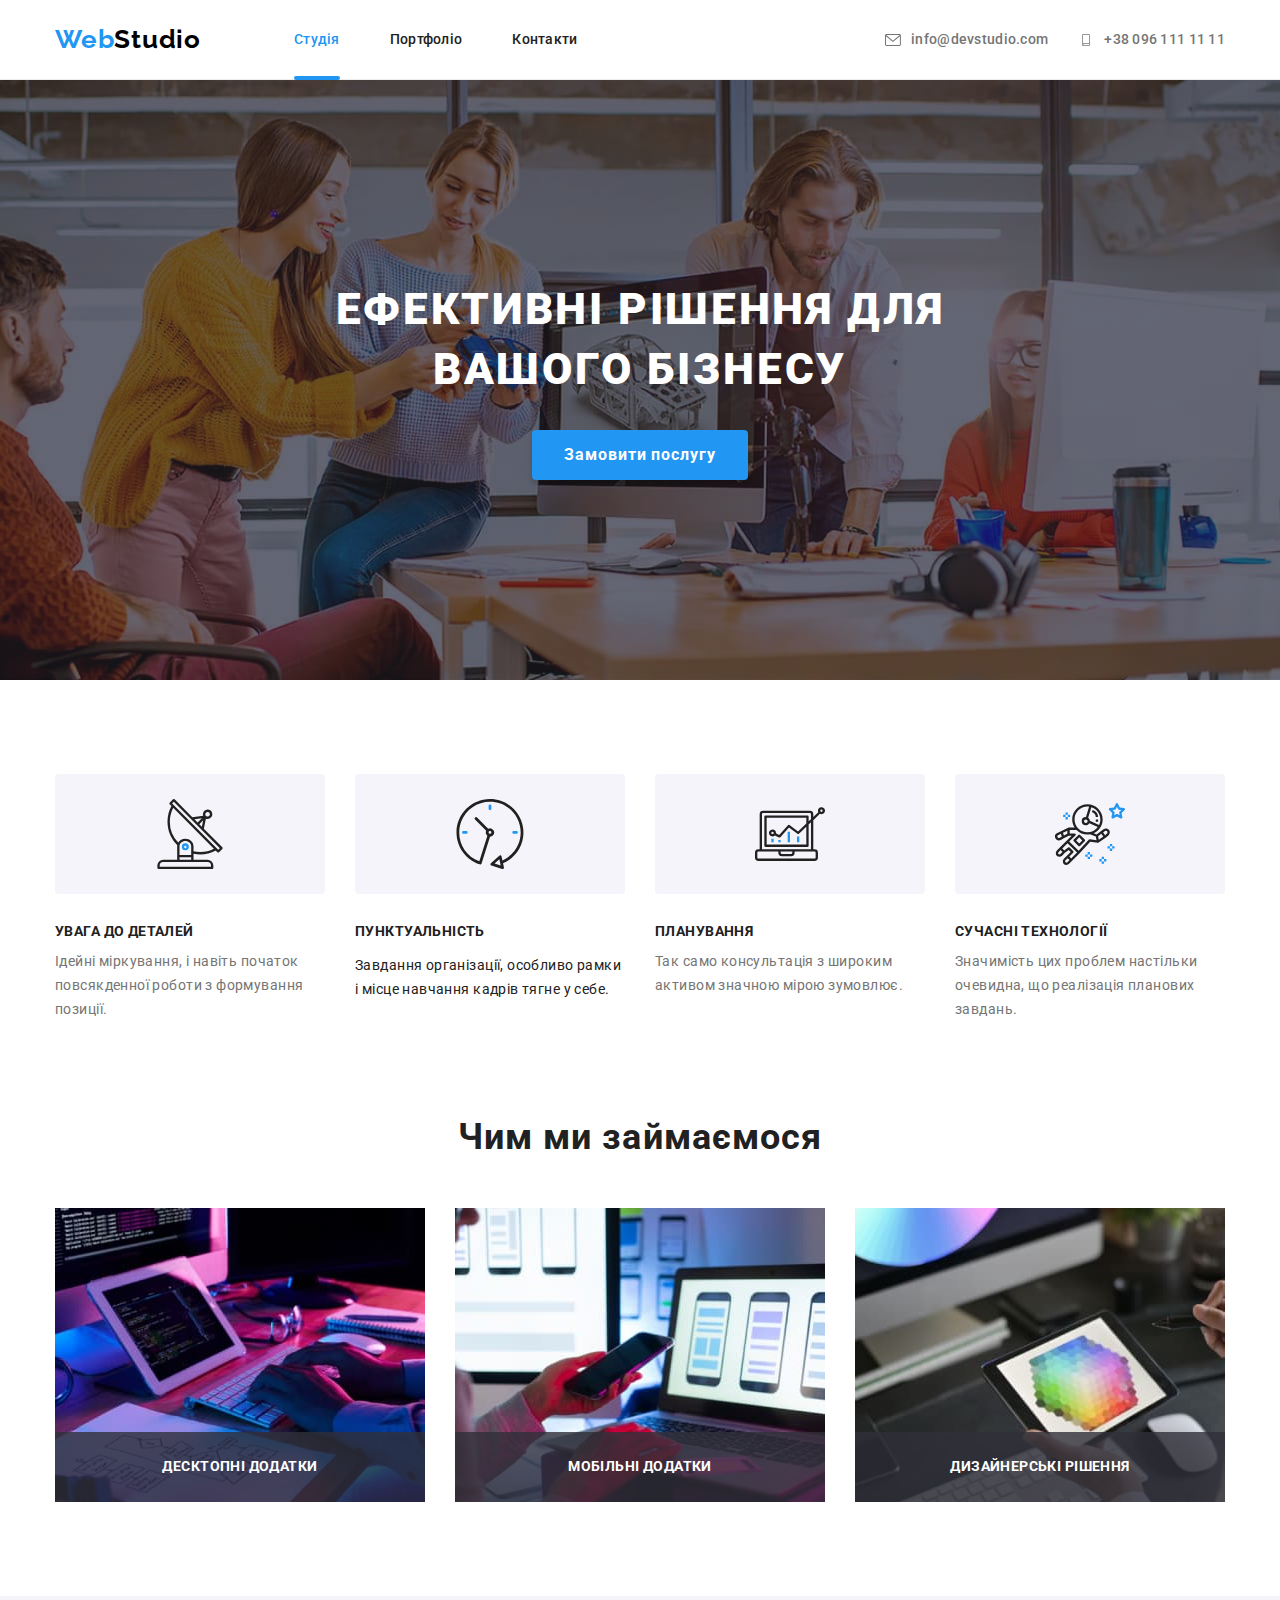
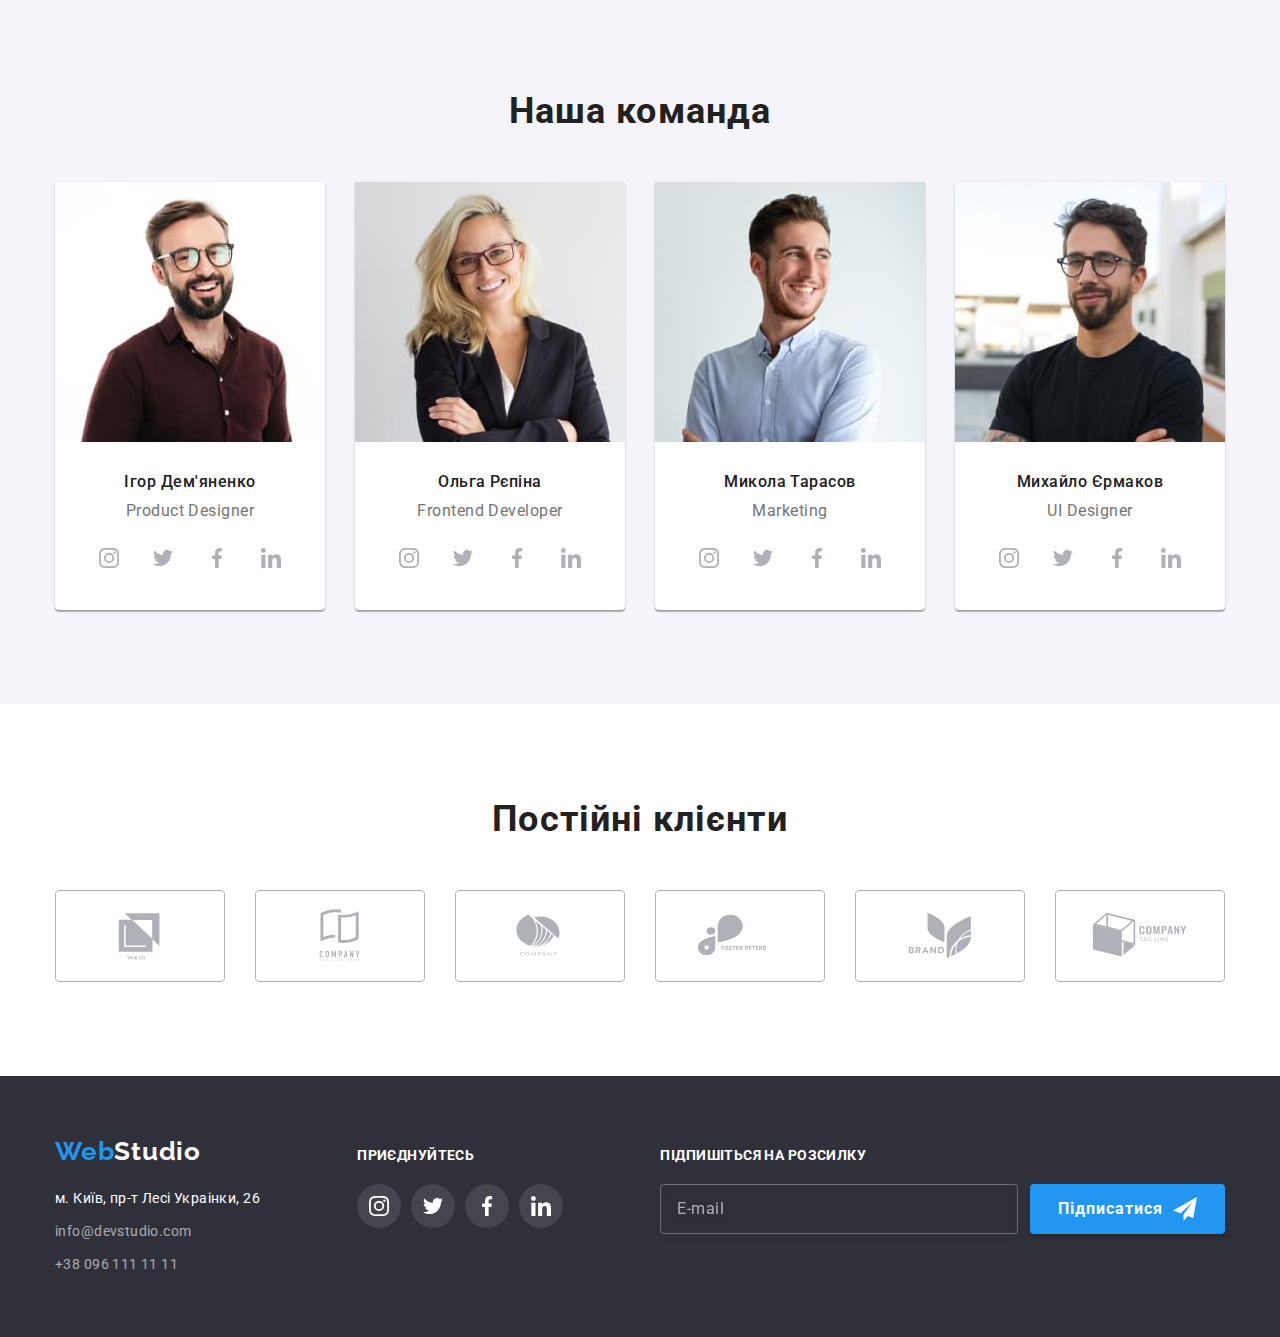
==== commit 254fe2cf: "Виправляє помилки" ====
--- a/index.html
+++ b/index.html
@@ -162,7 +162,7 @@
                 </svg>
               </div>
               <h3 class="benefits-list__title">Пунктуальність</h3>
-              <p class="benefits-list__description">
+              <p class="benefits-list_._description">
                 Завдання організації, особливо рамки і місце навчання кадрів
                 тягне у себе.
               </p>
@@ -204,8 +204,8 @@
                 <img
                   class="work-list__image"
                   srcset="
-                    ./images/desktop-image/box-1.jpg    1x,
-                    ./images/desktop-image/box-1@2x.jpg 2x
+                    ../images/desktop-image/box-1.jpg    1x,
+                    ../images/desktop-image/box-1@2x.jpg 2x
                   "
                   src="./images/desktop-image/box-1.jpg"
                   alt=""
@@ -218,8 +218,8 @@
                 <img
                   class="work-list__image"
                   srcset="
-                    ./images/desktop-image/box-2.jpg    1x,
-                    ./images/desktop-image/box-2@2x.jpg 2x
+                    ../images/desktop-image/box-2.jpg    1x,
+                    ../images/desktop-image/box-2@2x.jpg 2x
                   "
                   src="./images/desktop-image/box-2.jpg"
                   alt=""
@@ -231,8 +231,8 @@
               <img
                 class="work-list__image"
                 srcset="
-                  ./images/desktop-image/box-3.jpg    1x,
-                  ./images/desktop-image/box-3@2x.jpg 2x
+                  ../images/desktop-image/box-3.jpg    1x,
+                  ../images/desktop-image/box-3@2x.jpg 2x
                 "
                 src="./images/desktop-image/box-3.jpg"
                 alt=""
@@ -252,24 +252,24 @@
               <picture>
                 <source
                   srcset="
-                    ./images/mobile-image/mobile-person-1.jpg    1x,
-                    ./images/mobile-image/mobile-person-1@2x.jpg 2x
+                    ../images/mobile-image/mobile-person-1.jpg    1x,
+                    ../images/mobile-image/mobile-person-1@2x.jpg 2x
                   "
                   media="(max-width: 767px)"
                   type="image/jpeg"
                 />
                 <source
                   srcset="
-                    ./images/tablet-image/tablet-person-4.jpg    1x,
-                    ./images/tablet-image/tablet-person-4@2x.jpg 2x
+                    ../images/tablet-image/tablet-person-4.jpg    1x,
+                    ../images/tablet-image/tablet-person-4@2x.jpg 2x
                   "
                   media="(max-width: 1199px)"
                   type="image/jpeg"
                 />
                 <source
                   srcset="
-                    ./images/desktop-image/desktop-person-4.jpg    1x,
-                    ./images/desktop-image/desktop-person-4@2x.jpg 2x
+                    ../images/desktop-image/desktop-person-4.jpg    1x,
+                    ../images/desktop-image/desktop-person-4@2x.jpg 2x
                   "
                   type="image/jpeg"
                 />
@@ -339,24 +339,24 @@
               <picture>
                 <source
                   srcset="
-                    ./images/mobile-image/mobile-person-2.jpg    1x,
-                    ./images/mobile-image/mobile-person-2@2x.jpg 2x
+                    ../images/mobile-image/mobile-person-2.jpg    1x,
+                    ../images/mobile-image/mobile-person-2@2x.jpg 2x
                   "
                   media="(max-width: 767px)"
                   type="image/jpeg"
                 />
                 <source
                   srcset="
-                    ./images/tablet-image/tablet-person-1.jpg    1x,
-                    ./images/tablet-image/tablet-person-1@2x.jpg 2x
+                    ../images/tablet-image/tablet-person-1.jpg    1x,
+                    ../images/tablet-image/tablet-person-1@2x.jpg 2x
                   "
                   media="(max-width: 1199px)"
                   type="image/jpeg"
                 />
                 <source
                   srcset="
-                    ./images/desktop-image/desktop-person-1.jpg    1x,
-                    ./images/desktop-image/desktop-person-1@2x.jpg 2x
+                    ../images/desktop-image/desktop-person-1.jpg    1x,
+                    ../images/desktop-image/desktop-person-1@2x.jpg 2x
                   "
                   type="image/jpeg"
                 />
@@ -426,24 +426,24 @@
               <picture>
                 <source
                   srcset="
-                    ./images/mobile-image/mobile-person-3.jpg    1x,
-                    ./images/mobile-image/mobile-person-3@2x.jpg 2x
+                    ../images/mobile-image/mobile-person-3.jpg    1x,
+                    ../images/mobile-image/mobile-person-3@2x.jpg 2x
                   "
                   media="(max-width: 767px)"
                   type="image/jpeg"
                 />
                 <source
                   srcset="
-                    ./images/tablet-image/tablet-person-2.jpg    1x,
-                    ./images/tablet-image/tablet-person-2@2x.jpg 2x
+                    ../images/tablet-image/tablet-person-2.jpg    1x,
+                    ../images/tablet-image/tablet-person-2@2x.jpg 2x
                   "
                   media="(max-width: 1199px)"
                   type="image/jpeg"
                 />
                 <source
                   srcset="
-                    ./images/desktop-image/desktop-person-2.jpg    1x,
-                    ./images/desktop-image/desktop-person-2@2x.jpg 2x
+                    ../images/desktop-image/desktop-person-2.jpg    1x,
+                    ../images/desktop-image/desktop-person-2@2x.jpg 2x
                   "
                   type="image/jpeg"
                 />
@@ -513,24 +513,24 @@
               <picture>
                 <source
                   srcset="
-                    ./images/mobile-image/mobile-person-4.jpg    1x,
-                    ./images/mobile-image/mobile-person-4@2x.jpg 2x
+                    ../images/mobile-image/mobile-person-4.jpg    1x,
+                    ../images/mobile-image/mobile-person-4@2x.jpg 2x
                   "
                   media="(max-width: 767px)"
                   type="image/jpeg"
                 />
                 <source
                   srcset="
-                    ./images/tablet-image/tablet-person-3.jpg    1x,
-                    ./images/tablet-image/tablet-person-3@2x.jpg 2x
+                    ../images/tablet-image/tablet-person-3.jpg    1x,
+                    ../images/tablet-image/tablet-person-3@2x.jpg 2x
                   "
                   media="(max-width: 1199px)"
                   type="image/jpeg"
                 />
                 <source
                   srcset="
-                    ./images/desktop-image/desktop-person-3.jpg    1x,
-                    ./images/desktop-image/desktop-person-3@2x.jpg 2x
+                    ../images/desktop-image/desktop-person-3.jpg    1x,
+                    ../images/desktop-image/desktop-person-3@2x.jpg 2x
                   "
                   type="image/jpeg"
                 />
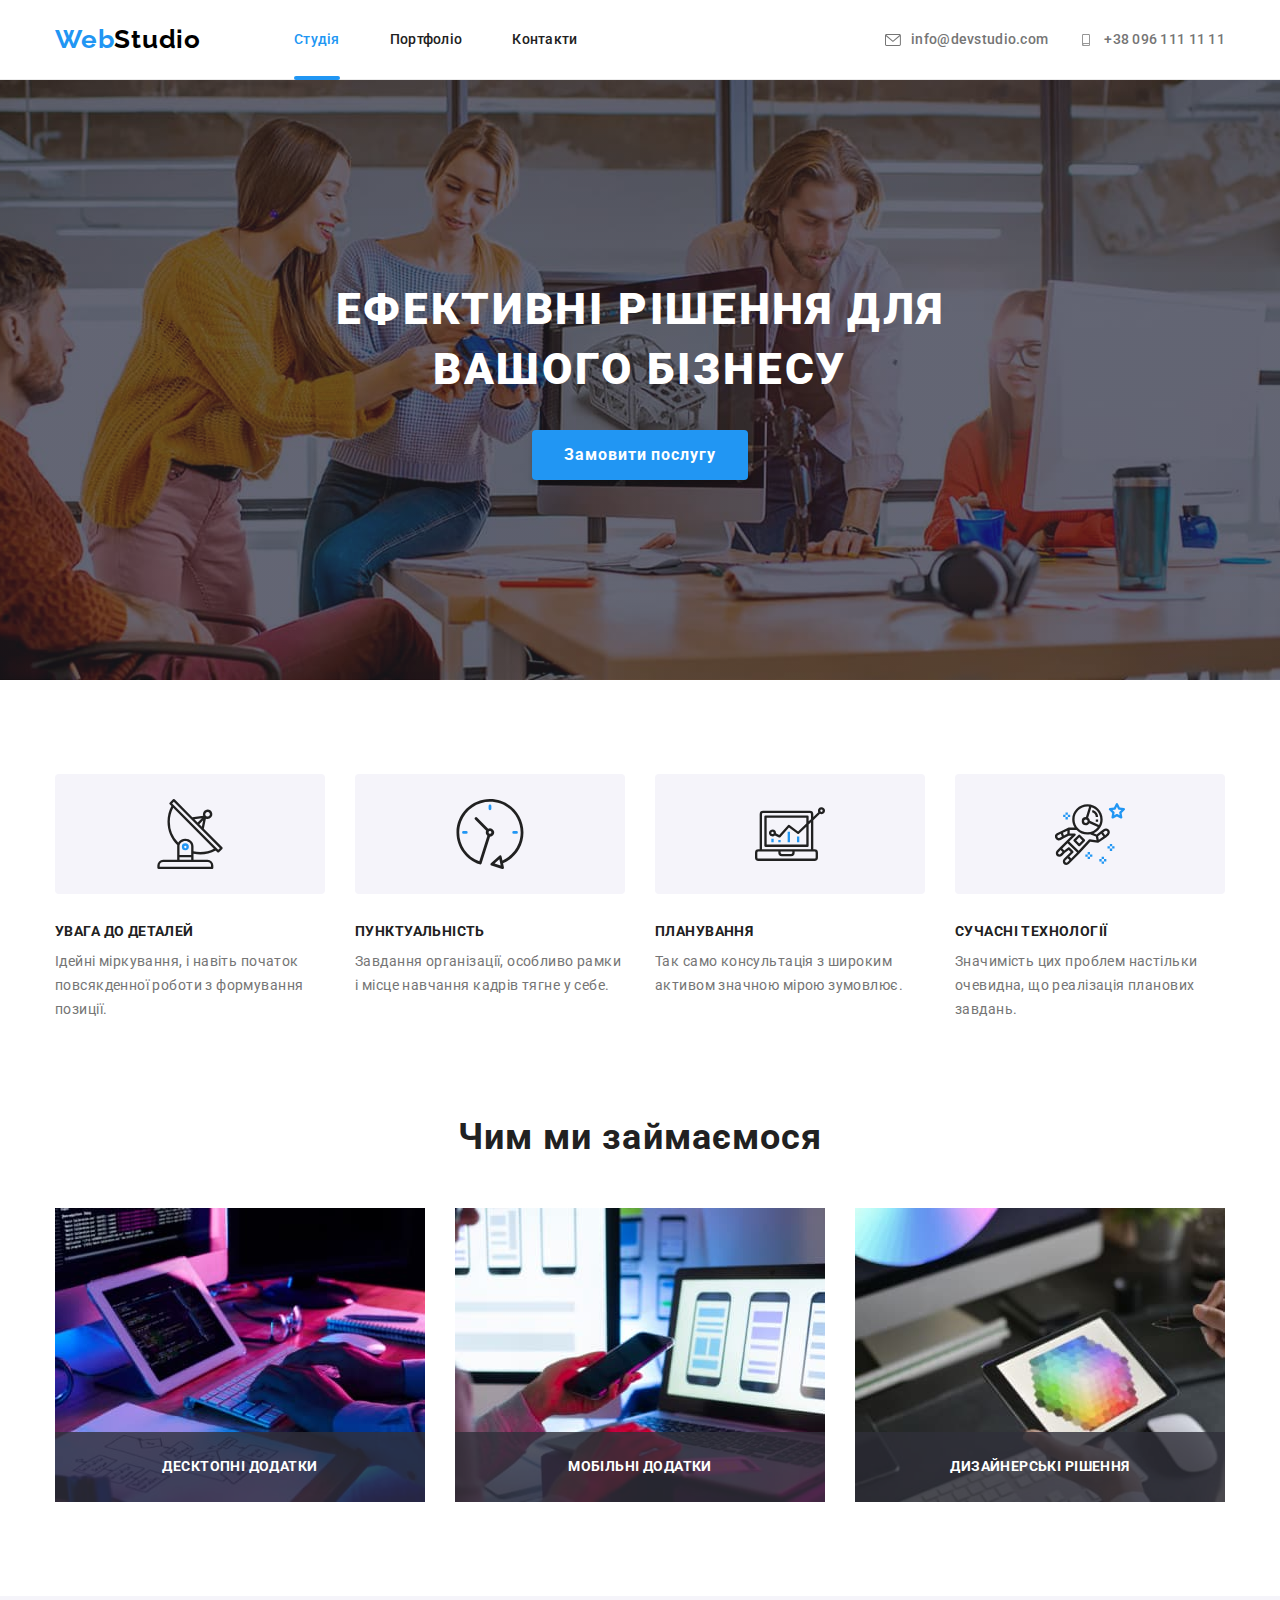
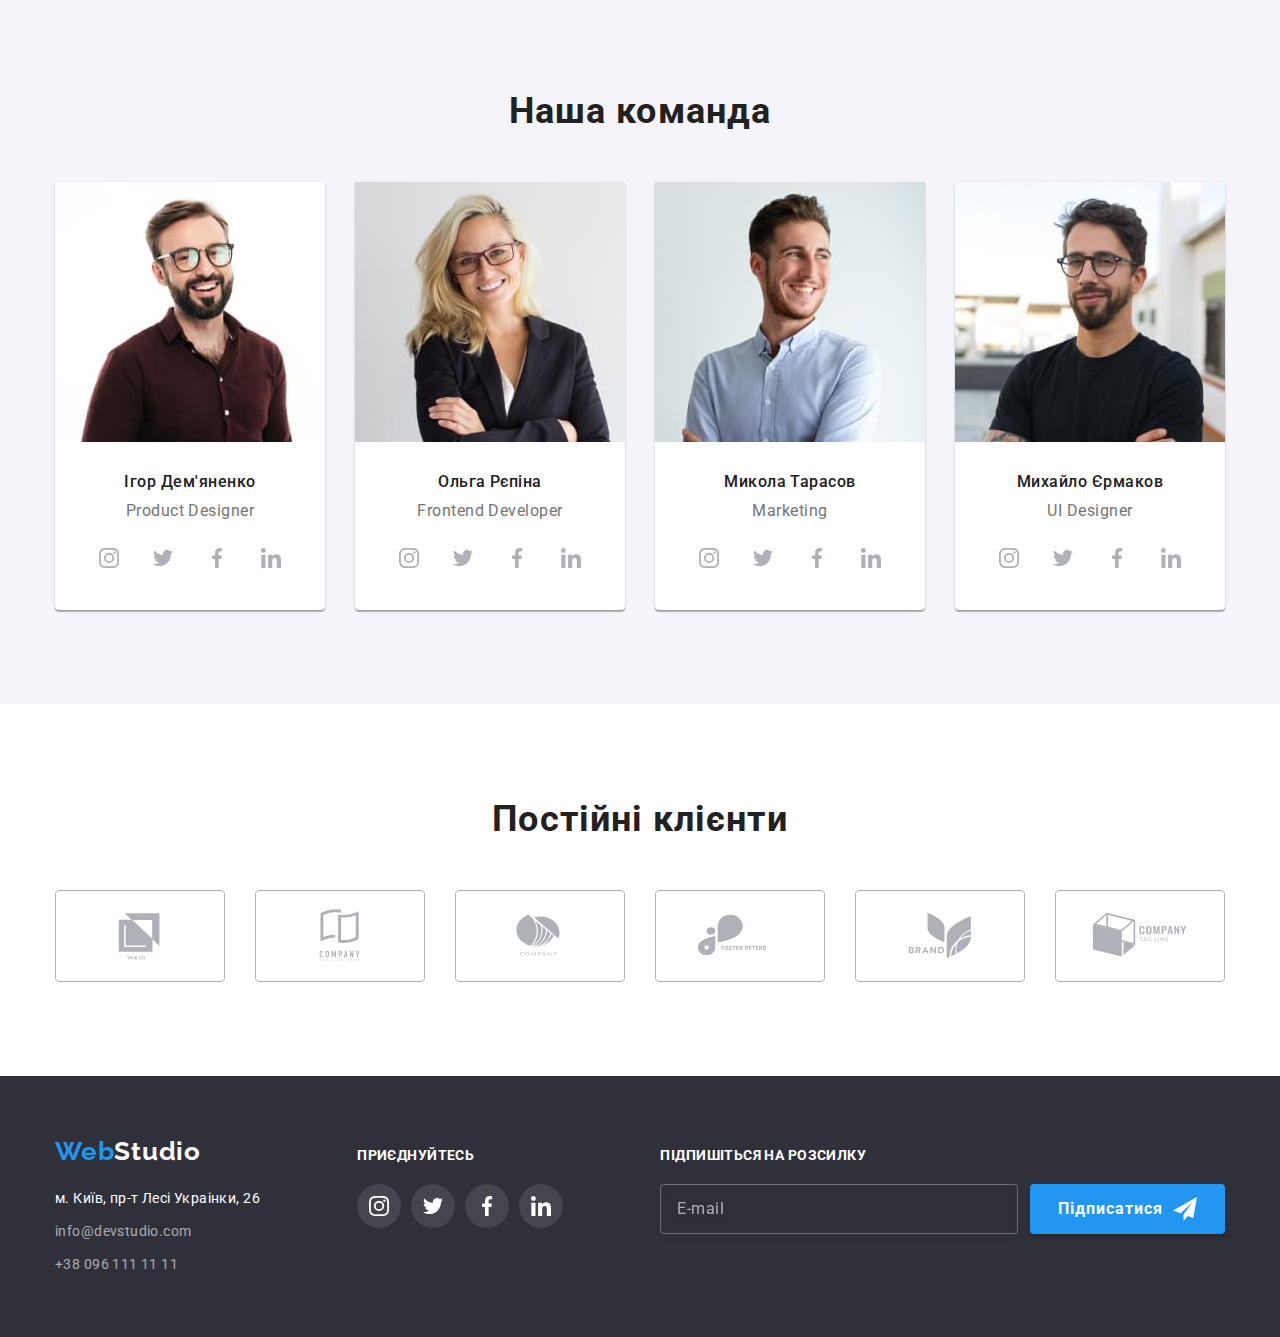
==== commit cac7fc34: "fixing problem" ====
--- a/index.html
+++ b/index.html
@@ -162,7 +162,7 @@
                 </svg>
               </div>
               <h3 class="benefits-list__title">Пунктуальність</h3>
-              <p class="benefits-list_._description">
+              <p class="benefits-list__description">
                 Завдання організації, особливо рамки і місце навчання кадрів
                 тягне у себе.
               </p>
@@ -204,8 +204,8 @@
                 <img
                   class="work-list__image"
                   srcset="
-                    ../images/desktop-image/box-1.jpg    1x,
-                    ../images/desktop-image/box-1@2x.jpg 2x
+                    ./images/desktop-image/box-1.jpg    1x,
+                    ./images/desktop-image/box-1@2x.jpg 2x
                   "
                   src="./images/desktop-image/box-1.jpg"
                   alt=""
@@ -218,8 +218,8 @@
                 <img
                   class="work-list__image"
                   srcset="
-                    ../images/desktop-image/box-2.jpg    1x,
-                    ../images/desktop-image/box-2@2x.jpg 2x
+                    ./images/desktop-image/box-2.jpg    1x,
+                    ./images/desktop-image/box-2@2x.jpg 2x
                   "
                   src="./images/desktop-image/box-2.jpg"
                   alt=""
@@ -231,8 +231,8 @@
               <img
                 class="work-list__image"
                 srcset="
-                  ../images/desktop-image/box-3.jpg    1x,
-                  ../images/desktop-image/box-3@2x.jpg 2x
+                  ./images/desktop-image/box-3.jpg    1x,
+                  ./images/desktop-image/box-3@2x.jpg 2x
                 "
                 src="./images/desktop-image/box-3.jpg"
                 alt=""
@@ -252,24 +252,24 @@
               <picture>
                 <source
                   srcset="
-                    ../images/mobile-image/mobile-person-1.jpg    1x,
-                    ../images/mobile-image/mobile-person-1@2x.jpg 2x
+                    ./images/mobile-image/mobile-person-1.jpg    1x,
+                    ./images/mobile-image/mobile-person-1@2x.jpg 2x
                   "
                   media="(max-width: 767px)"
                   type="image/jpeg"
                 />
                 <source
                   srcset="
-                    ../images/tablet-image/tablet-person-4.jpg    1x,
-                    ../images/tablet-image/tablet-person-4@2x.jpg 2x
+                    ./images/tablet-image/tablet-person-4.jpg    1x,
+                    ./images/tablet-image/tablet-person-4@2x.jpg 2x
                   "
                   media="(max-width: 1199px)"
                   type="image/jpeg"
                 />
                 <source
                   srcset="
-                    ../images/desktop-image/desktop-person-4.jpg    1x,
-                    ../images/desktop-image/desktop-person-4@2x.jpg 2x
+                    ./images/desktop-image/desktop-person-4.jpg    1x,
+                    ./images/desktop-image/desktop-person-4@2x.jpg 2x
                   "
                   type="image/jpeg"
                 />
@@ -339,24 +339,24 @@
               <picture>
                 <source
                   srcset="
-                    ../images/mobile-image/mobile-person-2.jpg    1x,
-                    ../images/mobile-image/mobile-person-2@2x.jpg 2x
+                    ./images/mobile-image/mobile-person-2.jpg    1x,
+                    ./images/mobile-image/mobile-person-2@2x.jpg 2x
                   "
                   media="(max-width: 767px)"
                   type="image/jpeg"
                 />
                 <source
                   srcset="
-                    ../images/tablet-image/tablet-person-1.jpg    1x,
-                    ../images/tablet-image/tablet-person-1@2x.jpg 2x
+                    ./images/tablet-image/tablet-person-1.jpg    1x,
+                    ./images/tablet-image/tablet-person-1@2x.jpg 2x
                   "
                   media="(max-width: 1199px)"
                   type="image/jpeg"
                 />
                 <source
                   srcset="
-                    ../images/desktop-image/desktop-person-1.jpg    1x,
-                    ../images/desktop-image/desktop-person-1@2x.jpg 2x
+                    ./images/desktop-image/desktop-person-1.jpg    1x,
+                    ./images/desktop-image/desktop-person-1@2x.jpg 2x
                   "
                   type="image/jpeg"
                 />
@@ -426,24 +426,24 @@
               <picture>
                 <source
                   srcset="
-                    ../images/mobile-image/mobile-person-3.jpg    1x,
-                    ../images/mobile-image/mobile-person-3@2x.jpg 2x
+                    ./images/mobile-image/mobile-person-3.jpg    1x,
+                    ./images/mobile-image/mobile-person-3@2x.jpg 2x
                   "
                   media="(max-width: 767px)"
                   type="image/jpeg"
                 />
                 <source
                   srcset="
-                    ../images/tablet-image/tablet-person-2.jpg    1x,
-                    ../images/tablet-image/tablet-person-2@2x.jpg 2x
+                    ./images/tablet-image/tablet-person-2.jpg    1x,
+                    ./images/tablet-image/tablet-person-2@2x.jpg 2x
                   "
                   media="(max-width: 1199px)"
                   type="image/jpeg"
                 />
                 <source
                   srcset="
-                    ../images/desktop-image/desktop-person-2.jpg    1x,
-                    ../images/desktop-image/desktop-person-2@2x.jpg 2x
+                    ./images/desktop-image/desktop-person-2.jpg    1x,
+                    ./images/desktop-image/desktop-person-2@2x.jpg 2x
                   "
                   type="image/jpeg"
                 />
@@ -513,24 +513,24 @@
               <picture>
                 <source
                   srcset="
-                    ../images/mobile-image/mobile-person-4.jpg    1x,
-                    ../images/mobile-image/mobile-person-4@2x.jpg 2x
+                    ./images/mobile-image/mobile-person-4.jpg    1x,
+                    ./images/mobile-image/mobile-person-4@2x.jpg 2x
                   "
                   media="(max-width: 767px)"
                   type="image/jpeg"
                 />
                 <source
                   srcset="
-                    ../images/tablet-image/tablet-person-3.jpg    1x,
-                    ../images/tablet-image/tablet-person-3@2x.jpg 2x
+                    ./images/tablet-image/tablet-person-3.jpg    1x,
+                    ./images/tablet-image/tablet-person-3@2x.jpg 2x
                   "
                   media="(max-width: 1199px)"
                   type="image/jpeg"
                 />
                 <source
                   srcset="
-                    ../images/desktop-image/desktop-person-3.jpg    1x,
-                    ../images/desktop-image/desktop-person-3@2x.jpg 2x
+                    ./images/desktop-image/desktop-person-3.jpg    1x,
+                    ./images/desktop-image/desktop-person-3@2x.jpg 2x
                   "
                   type="image/jpeg"
                 />
--- a/css/main.min.css
+++ b/css/main.min.css
@@ -1 +1 @@
-.projects-list,.filter-list,.address-list,.icons-list,.clients-list,.worker-list,.work-list,.benefits-list,.contact-list,.site-nav__list,.social-networks-list{padding:0;margin:0;list-style:none}/*! modern-normalize v1.1.0 | MIT License | https://github.com/sindresorhus/modern-normalize */*,::before,::after{-webkit-box-sizing:border-box;box-sizing:border-box}html{line-height:1.15;-webkit-text-size-adjust:100%;-moz-tab-size:4;-o-tab-size:4;tab-size:4}body{margin:0;font-family:system-ui,-apple-system,"Segoe UI",Roboto,Helvetica,Arial,sans-serif,"Apple Color Emoji","Segoe UI Emoji"}hr{height:0;color:inherit}abbr[title]{-webkit-text-decoration:underline dotted;text-decoration:underline dotted}b,strong{font-weight:bolder}code,kbd,samp,pre{font-family:ui-monospace,SFMono-Regular,Consolas,"Liberation Mono",Menlo,monospace;font-size:1em}small{font-size:80%}sub,sup{font-size:75%;line-height:0;position:relative;vertical-align:baseline}sub{bottom:-0.25em}sup{top:-0.5em}table{text-indent:0;border-color:inherit}button,input,optgroup,select,textarea{font-family:inherit;font-size:100%;line-height:1.15;margin:0}button,select{text-transform:none}button,[type=button],[type=reset],[type=submit]{-webkit-appearance:button}::-moz-focus-inner{border-style:none;padding:0}:-moz-focusring{outline:1px dotted ButtonText}:-moz-ui-invalid{box-shadow:none}legend{padding:0}progress{vertical-align:baseline}::-webkit-inner-spin-button,::-webkit-outer-spin-button{height:auto}[type=search]{-webkit-appearance:textfield;outline-offset:-2px}::-webkit-search-decoration{-webkit-appearance:none}::-webkit-file-upload-button{-webkit-appearance:button;font:inherit}summary{display:list-item}body{padding-top:60px;font-family:"Roboto",sans-serif;font-size:14px;line-height:1.71;letter-spacing:.03em;color:#212121;background-color:#fff}@media screen and (min-width: 768px){body{padding-top:80px}}.container{padding-right:15px;padding-left:15px;margin-right:auto;margin-left:auto;max-width:480px}@media screen and (min-width: 768px){.container{max-width:768px}}@media screen and (min-width: 1200px){.container{max-width:1200px}}.section{padding-top:60px;padding-bottom:60px}.section--worker{background-color:#f5f4fa}@media screen and (max-width: 1199px){.section--hidden{display:none}}@media screen and (min-width: 1200px){.section{padding-top:94px;padding-bottom:94px}.section--no-top-padding{padding-top:0}}.section__title{margin-top:0;margin-bottom:30px;font-size:28px;line-height:1.17;letter-spacing:.03em;text-align:center}@media screen and (min-width: 1200px){.section__title{margin-bottom:50px;font-size:36px;line-height:1.17;letter-spacing:.03em}}.visually-hidden{position:absolute;white-space:nowrap;width:1px;height:1px;overflow:hidden;border:0;padding:0;clip:rect(0 0 0 0);-webkit-clip-path:inset(50%);clip-path:inset(50%);margin:-1px}.logo{font-family:"Raleway",sans-serif;font-weight:700;font-size:24px;line-height:1.17;letter-spacing:.03em;text-decoration:none}@media screen and (min-width: 1200px){.logo{font-size:26px;line-height:1.19;letter-spacing:.03em}}.page-header__logo{color:#000}@media screen and (min-width: 768px){.page-header__logo{margin-right:88px}}@media screen and (min-width: 1200px){.page-header__logo{margin-right:93px}}.logo__hightlight{color:#2196f3}.page-footer__logo{display:inline-block;margin-bottom:20px;color:#fff}.social-networks-list{display:none}@media screen and (max-width: 767px){.social-networks-list{display:-webkit-box;display:-ms-flexbox;display:flex;-ms-flex-wrap:wrap;flex-wrap:wrap}}@media screen and (max-width: 767px){.social-networks-list__item:not(:last-child){margin-right:9px;padding-right:10px;border-right:1px solid rgba(33,33,33,.2)}.social-networks-list__link{display:block;font-weight:500;font-size:10px;line-height:1.22;letter-spacing:.02em;text-decoration:none;color:#2196f3}}@media screen and (max-width: 767px)and (min-width: 380px){.social-networks-list__link{font-size:14px;letter-spacing:.02em}}@media screen and (max-width: 767px)and (min-width: 480px){.social-networks-list__link{font-size:18px;letter-spacing:.02em}}.site-nav{margin-bottom:auto}@media screen and (min-width: 768px){.site-nav{margin-bottom:0;margin-right:auto}}@media screen and (min-width: 768px){.site-nav__list{display:-webkit-box;display:-ms-flexbox;display:flex}}.site-nav__item:not(:last-child){margin-bottom:32px}@media screen and (min-width: 768px){.site-nav__item:not(:last-child){margin-bottom:0;margin-right:50px}}.site-nav__link{display:inline-block;font-weight:500;font-size:40px;line-height:1.18;letter-spacing:.02em;text-decoration:none;color:#212121}.site-nav__link--current{color:#2196f3}@media screen and (min-width: 768px){.site-nav__link--current::after{position:absolute;bottom:-1px;left:0;content:"";display:block;height:4px;width:100%;background-color:#2196f3;border-radius:2px}}.site-nav__link:hover,.site-nav__link:focus{color:#2196f3}@media screen and (min-width: 768px){.site-nav__link{position:relative;display:block;padding-top:32px;padding-bottom:31px;font-size:14px;line-height:1.14;letter-spacing:.02em}}.page-header{position:fixed;z-index:1;top:0;left:0;width:100%;min-height:60px;background-color:#fff;border-bottom:1px solid #ececec}@media screen and (min-width: 768px){.page-header{min-height:80px}}.page-header__container{display:-webkit-box;display:-ms-flexbox;display:flex;-webkit-box-align:center;-ms-flex-align:center;align-items:center}@media screen and (max-width: 767px){.page-header__container{-webkit-box-pack:justify;-ms-flex-pack:justify;justify-content:space-between;padding-top:10px;padding-bottom:9px}}.menu-container{display:-webkit-box;display:-ms-flexbox;display:flex;-webkit-box-flex:1;-ms-flex-positive:1;flex-grow:1}@media screen and (max-width: 767px){.menu-container{position:absolute;top:0;left:0;-webkit-box-orient:vertical;-webkit-box-direction:normal;-ms-flex-direction:column;flex-direction:column;padding:48px 40px;width:100vw;height:100vh;background-color:#fff;visibility:hidden;overflow-y:scroll;-webkit-transform:translateY(-100%);transform:translateY(-100%);-webkit-transition:-webkit-transform 250ms cubic-bezier(0.4, 0, 0.2, 1);transition:-webkit-transform 250ms cubic-bezier(0.4, 0, 0.2, 1);transition:transform 250ms cubic-bezier(0.4, 0, 0.2, 1);transition:transform 250ms cubic-bezier(0.4, 0, 0.2, 1), -webkit-transform 250ms cubic-bezier(0.4, 0, 0.2, 1)}.menu-container.is-open{visibility:visible;-webkit-transform:translateY(0);transform:translateY(0)}}.menu-btn{display:none}@media screen and (max-width: 767px){.menu-btn{display:-webkit-box;display:-ms-flexbox;display:flex;-webkit-box-pack:center;-ms-flex-pack:center;justify-content:center;-webkit-box-align:center;-ms-flex-align:center;align-items:center;padding:0;color:#212121;cursor:pointer;background-color:rgba(0,0,0,0);border:none;-webkit-transition:color 250ms cubic-bezier(0.4, 0, 0.2, 1);transition:color 250ms cubic-bezier(0.4, 0, 0.2, 1)}.menu-btn--close{position:absolute;top:10px;right:15px}.menu-btn:hover,.menu-btn:focus{color:#2196f3}.menu-btn__icon{fill:currentColor}}@media screen and (max-width: 767px){.contact-list{display:-webkit-inline-box;display:-ms-inline-flexbox;display:inline-flex;margin-bottom:64px;-webkit-box-orient:vertical;-webkit-box-direction:reverse;-ms-flex-direction:column-reverse;flex-direction:column-reverse}}@media screen and (min-width: 768px)and (max-width: 1199px){.contact-list{display:-webkit-box;display:-ms-flexbox;display:flex;-webkit-box-orient:vertical;-webkit-box-direction:normal;-ms-flex-direction:column;flex-direction:column;-webkit-box-pack:center;-ms-flex-pack:center;justify-content:center}}@media screen and (min-width: 1200px){.contact-list{display:-webkit-box;display:-ms-flexbox;display:flex}}@media screen and (max-width: 767px){.contact-list__item:not(:last-child){margin-top:32px}}@media screen and (min-width: 768px)and (max-width: 1199px){.contact-list__item:not(:last-child){margin-bottom:10px}}@media screen and (min-width: 1200px){.contact-list__item:not(:last-child){margin-right:30px}}.contact-list__link{display:inline-block;font-weight:500;font-size:24px;line-height:1.17;letter-spacing:.02em;text-decoration:none;color:#757575;-webkit-transition:color 250ms cubic-bezier(0.4, 0, 0.2, 1);transition:color 250ms cubic-bezier(0.4, 0, 0.2, 1)}.contact-list__link:hover,.contact-list__link:focus{color:#2196f3}@media screen and (max-width: 767px){.contact-list__link--highlight{color:#2196f3}}@media screen and (min-width: 480px)and (max-width: 767px){.contact-list__link--highlight{font-size:34px;line-height:1.18;letter-spacing:.02em}}@media screen and (min-width: 768px){.contact-list__link{display:-webkit-box;display:-ms-flexbox;display:flex;-webkit-box-align:center;-ms-flex-align:center;align-items:center;font-size:12px;letter-spacing:.02em}}@media screen and (min-width: 1200px){.contact-list__link{padding-top:32px;padding-bottom:31px;font-size:14px;line-height:1.14;letter-spacing:.02em}}.contact-list__icon{margin-right:8px;fill:currentColor}@media screen and (max-width: 767px){.contact-list__icon{display:none}}@media screen and (min-width: 1200px){.contact-list__icon{margin-right:10px}}.hero{margin:0 auto;padding-top:118px;padding-bottom:118px;max-width:480px;background-color:#c4c4c4;background-image:-webkit-gradient(linear, left top, left bottom, from(rgba(47, 48, 58, 0.4)), to(rgba(47, 48, 58, 0.4))),url("/images/mobile-image/mobile-hero.jpg");background-image:linear-gradient(rgba(47, 48, 58, 0.4), rgba(47, 48, 58, 0.4)),url("/images/mobile-image/mobile-hero.jpg");background-size:cover;background-position:center;background-repeat:no-repeat}@media(min-device-pixel-ratio: 2),(-webkit-min-device-pixel-ratio: 2),(min-resolution: 192dpi),(min-resolution: 2dppx){.hero{background-image:-webkit-gradient(linear, left top, left bottom, from(rgba(47, 48, 58, 0.4)), to(rgba(47, 48, 58, 0.4))),url("/images/mobile-image/mobile-hero@2x.jpg");background-image:linear-gradient(rgba(47, 48, 58, 0.4), rgba(47, 48, 58, 0.4)),url("/images/mobile-image/mobile-hero@2x.jpg")}}@media screen and (min-width: 481px){.hero{max-width:768px;background-image:-webkit-gradient(linear, left top, left bottom, from(rgba(47, 48, 58, 0.4)), to(rgba(47, 48, 58, 0.4))),url("/images/tablet-image/tablet-hero.jpg");background-image:linear-gradient(rgba(47, 48, 58, 0.4), rgba(47, 48, 58, 0.4)),url("/images/tablet-image/tablet-hero.jpg")}}@media screen and (min-width: 481px)and (min-device-pixel-ratio: 2),screen and (min-width: 481px)and (-webkit-min-device-pixel-ratio: 2),screen and (min-width: 481px)and (min-resolution: 192dpi),screen and (min-width: 481px)and (min-resolution: 2dppx){.hero{background-image:-webkit-gradient(linear, left top, left bottom, from(rgba(47, 48, 58, 0.4)), to(rgba(47, 48, 58, 0.4))),url("/images/tablet-image/tablet-hero@2x.jpg");background-image:linear-gradient(rgba(47, 48, 58, 0.4), rgba(47, 48, 58, 0.4)),url("/images/tablet-image/tablet-hero@2x.jpg")}}@media screen and (min-width: 769px){.hero{max-width:1600px;background-image:-webkit-gradient(linear, left top, left bottom, from(rgba(47, 48, 58, 0.4)), to(rgba(47, 48, 58, 0.4))),url("/images/desktop-image/desktop-hero.jpg");background-image:linear-gradient(rgba(47, 48, 58, 0.4), rgba(47, 48, 58, 0.4)),url("/images/desktop-image/desktop-hero.jpg")}}@media screen and (min-width: 769px)and (min-device-pixel-ratio: 2),screen and (min-width: 769px)and (-webkit-min-device-pixel-ratio: 2),screen and (min-width: 769px)and (min-resolution: 192dpi),screen and (min-width: 769px)and (min-resolution: 2dppx){.hero{background-image:-webkit-gradient(linear, left top, left bottom, from(rgba(47, 48, 58, 0.4)), to(rgba(47, 48, 58, 0.4))),url("/images/desktop-image/box-1@2x.jpg");background-image:linear-gradient(rgba(47, 48, 58, 0.4), rgba(47, 48, 58, 0.4)),url("/images/desktop-image/box-1@2x.jpg")}}@media screen and (min-width: 1200px){.hero{padding-top:200px;padding-bottom:200px}}.hero__title{margin-top:0;margin-bottom:30px;font-weight:900;font-size:26px;line-height:1.62;text-align:center;letter-spacing:.06em;text-transform:uppercase;color:#fff}@media screen and (min-width: 1200px){.hero__title{font-size:44px;line-height:1.36;letter-spacing:.06em}}.backdrop{position:fixed;z-index:2;top:0;left:0;width:100%;height:100%;background-color:rgba(0,0,0,.2);visibility:visible;opacity:1;-webkit-transition:opacity 250ms cubic-bezier(0.4, 0, 0.2, 1);transition:opacity 250ms cubic-bezier(0.4, 0, 0.2, 1);overflow-y:scroll}.backdrop--is-hidden{visibility:hidden;opacity:0;pointer-events:none}.modal{position:absolute;top:93px;left:50%;padding:40px;max-width:450px;width:100%;background-color:#fff;-webkit-box-shadow:0px 1px 3px rgba(0,0,0,.12),0px 1px 1px rgba(0,0,0,.14),0px 2px 1px rgba(0,0,0,.2);box-shadow:0px 1px 3px rgba(0,0,0,.12),0px 1px 1px rgba(0,0,0,.14),0px 2px 1px rgba(0,0,0,.2);border-radius:4px;-webkit-transform:translateX(-50%) scale(1);transform:translateX(-50%) scale(1);-webkit-transition:-webkit-transform 250ms cubic-bezier(0.4, 0, 0.2, 1);transition:-webkit-transform 250ms cubic-bezier(0.4, 0, 0.2, 1);transition:transform 250ms cubic-bezier(0.4, 0, 0.2, 1);transition:transform 250ms cubic-bezier(0.4, 0, 0.2, 1), -webkit-transform 250ms cubic-bezier(0.4, 0, 0.2, 1)}.backdrop--is-hidden .modal{-webkit-transform:translateX(-50%) scale(0.9);transform:translateX(-50%) scale(0.9)}@media screen and (min-width: 768px)and (min-height: 1024px){.backdrop--is-hidden .modal{-webkit-transform:translate(-50%, -50%) scale(0.9);transform:translate(-50%, -50%) scale(0.9)}}@media screen and (min-width: 1200px){.backdrop--is-hidden .modal{-webkit-transform:translate(-50%, -50%) scale(0.9);transform:translate(-50%, -50%) scale(0.9)}}@media screen and (min-width: 768px)and (min-height: 1024px){.modal{top:50%;-webkit-transform:translate(-50%, -50%) scale(1);transform:translate(-50%, -50%) scale(1)}}@media screen and (min-width: 1200px){.modal{top:50%;max-width:528px;-webkit-transform:translate(-50%, -50%) scale(1);transform:translate(-50%, -50%) scale(1)}}.modal__close-btn{position:absolute;top:8px;right:8px;display:-webkit-box;display:-ms-flexbox;display:flex;-webkit-box-align:center;-ms-flex-align:center;align-items:center;-webkit-box-pack:center;-ms-flex-pack:center;justify-content:center;padding:6px;width:30px;height:30px;color:#000;cursor:pointer;background-color:#fff;border:1px solid rgba(0,0,0,.1);border-radius:50%;-webkit-transition:color 250ms cubic-bezier(0.4, 0, 0.2, 1);transition:color 250ms cubic-bezier(0.4, 0, 0.2, 1)}.modal__close-btn:hover,.modal__close-btn:focus{color:#2196f3}.close-btn__icon{fill:currentColor}@media screen and (min-width: 768px){.modal-form{width:370px}}@media screen and (min-width: 1200px){.modal-form{width:448px}}.modal-form__title{display:block;margin-top:0;margin-bottom:12px;font-size:20px;line-height:1.5;text-align:center;letter-spacing:.03em}@media screen and (min-width: 1200px){.modal-form__title{font-size:20px;line-height:1.15;letter-spacing:.03em}}.modal-form__field{position:relative;margin-bottom:10px}.modal-form__label{display:block;margin-bottom:4px;font-size:12px;line-height:1.17;letter-spacing:.01em;color:#757575}.modal-form__input{padding:11px 12px 11px 42px;height:40px}.modal-form__comment::-webkit-input-placeholder{font-size:14px;line-height:1.14;letter-spacing:.01em}.modal-form__comment::-moz-placeholder{font-size:14px;line-height:1.14;letter-spacing:.01em}.modal-form__comment:-ms-input-placeholder{font-size:14px;line-height:1.14;letter-spacing:.01em}.modal-form__comment::-ms-input-placeholder{font-size:14px;line-height:1.14;letter-spacing:.01em}.modal-form__input,.modal-form__comment,.modal-form__comment::placeholder{font-size:14px;line-height:1.14;letter-spacing:.01em}@media screen and (min-width: 1200px){.modal-form__comment::-webkit-input-placeholder{font-size:12px;line-height:1.17;letter-spacing:.01em}.modal-form__comment::-moz-placeholder{font-size:12px;line-height:1.17;letter-spacing:.01em}.modal-form__comment:-ms-input-placeholder{font-size:12px;line-height:1.17;letter-spacing:.01em}.modal-form__comment::-ms-input-placeholder{font-size:12px;line-height:1.17;letter-spacing:.01em}.modal-form__input,.modal-form__comment,.modal-form__comment::placeholder{font-size:12px;line-height:1.17;letter-spacing:.01em}}.modal-form__input,.modal-form__comment{width:100%;color:rgba(117,117,117,.5);border:1px solid rgba(33,33,33,.2);border-radius:4px;-webkit-transition:border-color 250ms cubic-bezier(0.4, 0, 0.2, 1);transition:border-color 250ms cubic-bezier(0.4, 0, 0.2, 1);outline:none}.modal-form__input:focus,.modal-form__comment:focus{border-color:#2196f3}.modal-form__icon{position:absolute;bottom:11px;left:12px;fill:#000;pointer-events:none;-webkit-transition:fill 250ms cubic-bezier(0.4, 0, 0.2, 1);transition:fill 250ms cubic-bezier(0.4, 0, 0.2, 1)}.modal-form__input:focus+.modal-form__icon{fill:#2196f3}.modal-form__comment{padding:12px 16px;height:120px;margin-bottom:20px;resize:none}.modal-form__comment::-webkit-input-placeholder{color:rgba(117,117,117,.5)}.modal-form__comment::-moz-placeholder{color:rgba(117,117,117,.5)}.modal-form__comment:-ms-input-placeholder{color:rgba(117,117,117,.5)}.modal-form__comment::-ms-input-placeholder{color:rgba(117,117,117,.5)}.modal-form__comment::placeholder{color:rgba(117,117,117,.5)}.modal-form__label-policy{display:-webkit-box;display:-ms-flexbox;display:flex;-webkit-box-pack:center;-ms-flex-pack:center;justify-content:center;-webkit-box-align:center;-ms-flex-align:center;align-items:center;margin-bottom:30px}.modal-form__checkbox{-webkit-appearance:none;-moz-appearance:none;appearance:none;position:absolute}.modal-form__icon-check{margin-right:8px;cursor:pointer;border:2px solid #212121;border-radius:3px;-webkit-transition:background-color 250ms cubic-bezier(0.4, 0, 0.2, 1),border-color 250ms cubic-bezier(0.4, 0, 0.2, 1);transition:background-color 250ms cubic-bezier(0.4, 0, 0.2, 1),border-color 250ms cubic-bezier(0.4, 0, 0.2, 1)}.modal-form__checkbox:checked+.modal-form__icon-check,.modal-form__checkbox:checked:focus+.modal-form__icon-check{background-color:#2196f3;border:none}.modal-form__checkbox:focus+.modal-form__icon-check{border-color:#2196f3}.modal-form__policy{font-size:12px;line-height:1.17;letter-spacing:.03em;color:#757575;-webkit-user-select:none;-moz-user-select:none;-ms-user-select:none;user-select:none}@media screen and (min-width: 1200px){.modal-form__policy{font-size:14px;line-height:1.71;letter-spacing:.03em}}.modal-form__policy-link{color:#2196f3}.benefits-list{display:-webkit-box;display:-ms-flexbox;display:flex;-ms-flex-wrap:wrap;flex-wrap:wrap;margin:-15px;-webkit-box-pack:center;-ms-flex-pack:center;justify-content:center}.benefits-list__item{margin:15px}@media screen and (min-width: 768px){.benefits-list__item{width:calc((100% - 120px)/2)}}@media screen and (min-width: 1200px){.benefits-list__item{width:calc((100% - 120px)/4)}}.benefits-list__icon{display:-webkit-box;display:-ms-flexbox;display:flex;-webkit-box-pack:center;-ms-flex-pack:center;justify-content:center;-webkit-box-align:center;-ms-flex-align:center;align-items:center;margin-bottom:30px;height:120px;width:100%;background-color:#f5f4fa;border-radius:4px}.benefits-list__title{margin-top:0;margin-bottom:10px;font-size:14px;line-height:1.14;letter-spacing:.03em;text-transform:uppercase}@media screen and (max-width: 767px){.benefits-list__title{text-align:center}}.benefits-list__description{margin-top:0;margin-bottom:0;color:#757575}.work-list{display:-webkit-box;display:-ms-flexbox;display:flex;-webkit-box-pack:justify;-ms-flex-pack:justify;justify-content:space-between}.work-list__item{position:relative}.work-list__image{display:block}.work-list__title{position:absolute;bottom:0;left:0;margin-top:0;margin-bottom:0;padding:27px 0;width:100%;font-size:14px;line-height:1.14;text-align:center;letter-spacing:.03em;text-transform:uppercase;color:#fff;background-color:rgba(47,48,58,.8)}.worker-list{display:-webkit-box;display:-ms-flexbox;display:flex;-ms-flex-wrap:wrap;flex-wrap:wrap;margin:-15px}.worker-list__item{margin:15px;background-color:#fff;border-radius:0px 0px 4px 4px;-webkit-box-shadow:0px 1px 3px rgba(0,0,0,.12),0px 1px 1px rgba(0,0,0,.14),0px 2px 1px rgba(0,0,0,.2);box-shadow:0px 1px 3px rgba(0,0,0,.12),0px 1px 1px rgba(0,0,0,.14),0px 2px 1px rgba(0,0,0,.2)}.team-list__image{display:block;width:100%;height:auto}.team-list__description{padding-top:30px;padding-bottom:24px}@media screen and (min-width: 1200px){.team-list__description{padding-bottom:30px}}.team-list__name,.team-list__profession{font-size:16px;line-height:1.19;letter-spacing:.03em;text-align:center}.team-list__name{margin-top:0;margin-bottom:10px;font-weight:500}.team-list__profession{margin-top:0;margin-bottom:16px;color:#757575}.clients-list{display:-webkit-box;display:-ms-flexbox;display:flex;-ms-flex-wrap:wrap;flex-wrap:wrap;margin:-15px}.clients-list__item{margin:15px}@media screen and (max-width: 767px){.clients-list__item{width:calc((100% - 60px)/2)}}.clients-list__link{display:-webkit-box;display:-ms-flexbox;display:flex;-webkit-box-align:center;-ms-flex-align:center;align-items:center;-webkit-box-pack:center;-ms-flex-pack:center;justify-content:center;height:92px;color:#afb1b8;border:1px solid #afb1b8;border-radius:4px;-webkit-transition:color 250ms cubic-bezier(0.4, 0, 0.2, 1),border-color 250ms cubic-bezier(0.4, 0, 0.2, 1);transition:color 250ms cubic-bezier(0.4, 0, 0.2, 1),border-color 250ms cubic-bezier(0.4, 0, 0.2, 1)}.clients-list__link:hover,.clients-list__link:focus{color:#2196f3;border-color:#2196f3}@media screen and (min-width: 768px){.clients-list__link{width:226px}}@media screen and (min-width: 1200px){.clients-list__link{width:170px}}.clients-list__icon{fill:currentColor}.btn{font-weight:700;font-size:16px;line-height:1.88;letter-spacing:.06em;color:#fff;cursor:pointer;background-color:#2196f3;border:none;border-radius:4px;-webkit-box-shadow:0px 4px 4px rgba(0,0,0,.15);box-shadow:0px 4px 4px rgba(0,0,0,.15);-webkit-transition:background-color 250ms cubic-bezier(0.4, 0, 0.2, 1);transition:background-color 250ms cubic-bezier(0.4, 0, 0.2, 1)}.btn:hover,.btn:focus{background-color:#188ce8}.hero__button{display:block;margin:0 auto;padding:10px 24px}@media screen and (min-width: 1200px){.hero__button{padding:10px 32px}}.footer-form__btn{display:-webkit-box;display:-ms-flexbox;display:flex;-webkit-box-align:center;-ms-flex-align:center;align-items:center;margin-left:auto;margin-right:auto;padding-top:10px;padding-bottom:10px;padding-right:28px;padding-left:31px}@media screen and (min-width: 1200px){.footer-form__btn{margin-left:12px;margin-right:0;padding-left:28px}}.btn__icon{margin-left:12px}@media screen and (min-width: 1200px){.btn__icon{margin-left:10px}}.modal-form__btn{display:block;margin:0 auto;padding:10px 52px}.icons-list{display:-webkit-box;display:-ms-flexbox;display:flex;-webkit-box-pack:center;-ms-flex-pack:center;justify-content:center}.icons-list__item:not(:last-child){margin-right:10px}.icons-list__link{display:-webkit-box;display:-ms-flexbox;display:flex;-webkit-box-align:center;-ms-flex-align:center;align-items:center;-webkit-box-pack:center;-ms-flex-pack:center;justify-content:center;width:44px;height:44px;border-radius:50%}.icons-list__link--primary{color:#afb1b8;-webkit-transition:color 250ms cubic-bezier(0.4, 0, 0.2, 1),background-color 250ms cubic-bezier(0.4, 0, 0.2, 1);transition:color 250ms cubic-bezier(0.4, 0, 0.2, 1),background-color 250ms cubic-bezier(0.4, 0, 0.2, 1)}.icons-list__link--primary:hover,.icons-list__link--primary:focus{color:#fff;background-color:#2196f3}.icons-list__link--secondary{color:#fff;background-color:rgba(255,255,255,.1);-webkit-transition:background-color 250ms cubic-bezier(0.4, 0, 0.2, 1);transition:background-color 250ms cubic-bezier(0.4, 0, 0.2, 1)}.icons-list__link--secondary:hover,.icons-list__link--secondary:focus{background-color:#2196f3}.icons-list__icon{fill:currentColor}.page-footer{background-color:#2f303a}.page-footer__container{display:-webkit-box;display:-ms-flexbox;display:flex;-ms-flex-wrap:wrap;flex-wrap:wrap;-webkit-box-orient:vertical;-webkit-box-direction:normal;-ms-flex-direction:column;flex-direction:column;padding-top:60px;padding-bottom:60px}@media screen and (min-width: 768px){.page-footer__container{-webkit-box-orient:horizontal;-webkit-box-direction:normal;-ms-flex-direction:row;flex-direction:row;-ms-flex-pack:distribute;justify-content:space-around;-webkit-box-align:baseline;-ms-flex-align:baseline;align-items:baseline}}@media screen and (min-width: 1200px){.page-footer__container{-webkit-box-pack:justify;-ms-flex-pack:justify;justify-content:space-between}}@media screen and (max-width: 1199px){.page-footer__address{display:-webkit-box;display:-ms-flexbox;display:flex;-webkit-box-orient:vertical;-webkit-box-direction:normal;-ms-flex-direction:column;flex-direction:column;-webkit-box-align:center;-ms-flex-align:center;align-items:center;margin-bottom:60px}}@media screen and (max-width: 1199px){.address-list{display:-webkit-box;display:-ms-flexbox;display:flex;-webkit-box-orient:vertical;-webkit-box-direction:normal;-ms-flex-direction:column;flex-direction:column;-webkit-box-align:center;-ms-flex-align:center;align-items:center}}.address-list__item:not(:last-child){margin-bottom:8px}@media screen and (min-width: 1200px){.address-list__item:not(:last-child){margin-bottom:9px}}.address-list__link,.address-list__contact{display:inline-block;font-style:normal;text-decoration:none}.address-list__link{color:#fff}.address-list__contact{color:rgba(255,255,255,.6);-webkit-transition:color 250ms cubic-bezier(0.4, 0, 0.2, 1);transition:color 250ms cubic-bezier(0.4, 0, 0.2, 1)}.address-list__contact:hover,.address-list__contact:focus{color:#2196f3}@media screen and (max-width: 1199px){.page-footer__social{margin-bottom:60px}}.social__title{margin-top:0;margin-bottom:20px;font-weight:700;font-size:14px;line-height:1.14;letter-spacing:.03em;text-transform:uppercase;color:#fff}@media screen and (max-width: 1199px){.social__title{text-align:center}}@media screen and (min-width: 1200px){.footer-form{display:-webkit-box;display:-ms-flexbox;display:flex;-webkit-box-align:center;-ms-flex-align:center;align-items:center}}.footer-form__input{margin-bottom:20px;padding:15px 16px;width:100%;height:50px;font-size:16px;line-height:1.25;letter-spacing:.03em;color:rgba(255,255,255,.6);background-color:rgba(0,0,0,0);border:1px solid rgba(255,255,255,.3);-webkit-filter:drop-shadow(0px 4px 4px rgba(0, 0, 0, 0.15));filter:drop-shadow(0px 4px 4px rgba(0, 0, 0, 0.15));border-radius:4px}.footer-form__input::-webkit-input-placeholder{font-size:16px;line-height:1.25;letter-spacing:.03em;color:rgba(255,255,255,.6)}.footer-form__input::-moz-placeholder{font-size:16px;line-height:1.25;letter-spacing:.03em;color:rgba(255,255,255,.6)}.footer-form__input:-ms-input-placeholder{font-size:16px;line-height:1.25;letter-spacing:.03em;color:rgba(255,255,255,.6)}.footer-form__input::-ms-input-placeholder{font-size:16px;line-height:1.25;letter-spacing:.03em;color:rgba(255,255,255,.6)}.footer-form__input::placeholder{font-size:16px;line-height:1.25;letter-spacing:.03em;color:rgba(255,255,255,.6)}@media screen and (min-width: 768px){.footer-form__input{width:450px}}@media screen and (min-width: 1200px){.footer-form__input{margin-bottom:0;width:358px}}.filter-list{display:-webkit-box;display:-ms-flexbox;display:flex;margin-bottom:25px}@media screen and (max-width: 767px){.filter-list{-ms-flex-wrap:wrap;flex-wrap:wrap;-webkit-box-pack:center;-ms-flex-pack:center;justify-content:center}}@media screen and (min-width: 768px){.filter-list{-webkit-box-pack:center;-ms-flex-pack:center;justify-content:center;margin-bottom:30px}}@media screen and (min-width: 1200px){.filter-list{margin-bottom:50px}}.filter-list__item:not(:last-child){margin-right:8px}.filter-list__item:not(:last-child){margin-right:8px}.filter-list__button{padding:6px 22px;font-weight:500;font-size:16px;line-height:1.63;letter-spacing:.03em;color:#212121;cursor:pointer;background-color:#f5f4fa;border:none;border-radius:4px;-webkit-transition:color 250ms cubic-bezier(0.4, 0, 0.2, 1),background-color 250ms cubic-bezier(0.4, 0, 0.2, 1),-webkit-box-shadow 250ms cubic-bezier(0.4, 0, 0.2, 1);transition:color 250ms cubic-bezier(0.4, 0, 0.2, 1),background-color 250ms cubic-bezier(0.4, 0, 0.2, 1),-webkit-box-shadow 250ms cubic-bezier(0.4, 0, 0.2, 1);transition:color 250ms cubic-bezier(0.4, 0, 0.2, 1),background-color 250ms cubic-bezier(0.4, 0, 0.2, 1),box-shadow 250ms cubic-bezier(0.4, 0, 0.2, 1);transition:color 250ms cubic-bezier(0.4, 0, 0.2, 1),background-color 250ms cubic-bezier(0.4, 0, 0.2, 1),box-shadow 250ms cubic-bezier(0.4, 0, 0.2, 1),-webkit-box-shadow 250ms cubic-bezier(0.4, 0, 0.2, 1)}.filter-list__button:hover,.filter-list__button:focus{color:#fff;background-color:#2196f3;-webkit-box-shadow:0px 3px 1px rgba(0,0,0,.1),0px 1px 2px rgba(0,0,0,.08),0px 2px 2px rgba(0,0,0,.12);box-shadow:0px 3px 1px rgba(0,0,0,.1),0px 1px 2px rgba(0,0,0,.08),0px 2px 2px rgba(0,0,0,.12)}@media screen and (max-width: 767px){.filter-list__button{margin-bottom:15px}}.projects-list{display:-webkit-box;display:-ms-flexbox;display:flex;-ms-flex-wrap:wrap;flex-wrap:wrap;margin:-15px}.projects-list__item{margin:15px}@media screen and (min-width: 768px){.projects-list__item{width:354px}}@media screen and (min-width: 1200px){.projects-list__item{width:370px}}.projects-list__link{display:-webkit-box;display:-ms-flexbox;display:flex;-webkit-box-orient:vertical;-webkit-box-direction:normal;-ms-flex-direction:column;flex-direction:column;height:100%;text-decoration:none;-webkit-transition:-webkit-box-shadow 250ms cubic-bezier(0.4, 0, 0.2, 1);transition:-webkit-box-shadow 250ms cubic-bezier(0.4, 0, 0.2, 1);transition:box-shadow 250ms cubic-bezier(0.4, 0, 0.2, 1);transition:box-shadow 250ms cubic-bezier(0.4, 0, 0.2, 1), -webkit-box-shadow 250ms cubic-bezier(0.4, 0, 0.2, 1)}.projects-list__link:hover,.projects-list__link:focus{-webkit-box-shadow:0px 1px 1px rgba(0,0,0,.12),0px 4px 4px rgba(0,0,0,.06),1px 4px 6px rgba(0,0,0,.16);box-shadow:0px 1px 1px rgba(0,0,0,.12),0px 4px 4px rgba(0,0,0,.06),1px 4px 6px rgba(0,0,0,.16)}.project-thumb{position:relative;overflow:hidden}.project-thumb__icon{display:block;width:100%;height:auto}.project-overlay{position:absolute;top:0;left:0;display:-webkit-box;display:-ms-flexbox;display:flex;-webkit-box-align:center;-ms-flex-align:center;align-items:center;padding-left:24px;padding-right:24px;height:100%;width:100%;background-color:rgba(33,150,243,.9);-webkit-transform:translateY(101%);transform:translateY(101%);-webkit-transition:-webkit-transform 250ms cubic-bezier(0.4, 0, 0.2, 1);transition:-webkit-transform 250ms cubic-bezier(0.4, 0, 0.2, 1);transition:transform 250ms cubic-bezier(0.4, 0, 0.2, 1);transition:transform 250ms cubic-bezier(0.4, 0, 0.2, 1), -webkit-transform 250ms cubic-bezier(0.4, 0, 0.2, 1)}.projects-list__link:hover .project-overlay,.projects-list__link:focus .project-overlay{-webkit-transform:translateY(0);transform:translateY(0)}.project-overlay__descr{font-size:18px;line-height:1.56;letter-spacing:.03em;color:#fff}@media screen and (max-width: 380px){.project-overlay__descr{font-size:16px;letter-spacing:.03em}}@media screen and (min-width: 768px){.project-overlay__descr{width:354px}}.projects-list__box{-webkit-box-flex:1;-ms-flex-positive:1;flex-grow:1;padding:20px 24px;border-right:1px solid #eee;border-bottom:1px solid #eee;border-left:1px solid #eee}.projects-list__title{margin-top:0;margin-bottom:4px;font-size:18px;line-height:2;letter-spacing:.06em;color:#212121}.projects-list__descr{margin-top:0;margin-bottom:0;font-size:16px;line-height:1.88;letter-spacing:.03em;color:#757575}/*# sourceMappingURL=main.min.css.map */+.projects-list,.filter-list,.address-list,.icons-list,.clients-list,.worker-list,.work-list,.benefits-list,.contact-list,.site-nav__list,.social-networks-list{padding:0;margin:0;list-style:none}/*! modern-normalize v1.1.0 | MIT License | https://github.com/sindresorhus/modern-normalize */*,::before,::after{-webkit-box-sizing:border-box;box-sizing:border-box}html{line-height:1.15;-webkit-text-size-adjust:100%;-moz-tab-size:4;-o-tab-size:4;tab-size:4}body{margin:0;font-family:system-ui,-apple-system,"Segoe UI",Roboto,Helvetica,Arial,sans-serif,"Apple Color Emoji","Segoe UI Emoji"}hr{height:0;color:inherit}abbr[title]{-webkit-text-decoration:underline dotted;text-decoration:underline dotted}b,strong{font-weight:bolder}code,kbd,samp,pre{font-family:ui-monospace,SFMono-Regular,Consolas,"Liberation Mono",Menlo,monospace;font-size:1em}small{font-size:80%}sub,sup{font-size:75%;line-height:0;position:relative;vertical-align:baseline}sub{bottom:-0.25em}sup{top:-0.5em}table{text-indent:0;border-color:inherit}button,input,optgroup,select,textarea{font-family:inherit;font-size:100%;line-height:1.15;margin:0}button,select{text-transform:none}button,[type=button],[type=reset],[type=submit]{-webkit-appearance:button}::-moz-focus-inner{border-style:none;padding:0}:-moz-focusring{outline:1px dotted ButtonText}:-moz-ui-invalid{box-shadow:none}legend{padding:0}progress{vertical-align:baseline}::-webkit-inner-spin-button,::-webkit-outer-spin-button{height:auto}[type=search]{-webkit-appearance:textfield;outline-offset:-2px}::-webkit-search-decoration{-webkit-appearance:none}::-webkit-file-upload-button{-webkit-appearance:button;font:inherit}summary{display:list-item}body{padding-top:60px;font-family:"Roboto",sans-serif;font-size:14px;line-height:1.71;letter-spacing:.03em;color:#212121;background-color:#fff}@media screen and (min-width: 768px){body{padding-top:80px}}.container{padding-right:15px;padding-left:15px;margin-right:auto;margin-left:auto;max-width:480px}@media screen and (min-width: 768px){.container{max-width:768px}}@media screen and (min-width: 1200px){.container{max-width:1200px}}.section{padding-top:60px;padding-bottom:60px}.section--worker{background-color:#f5f4fa}@media screen and (max-width: 1199px){.section--hidden{display:none}}@media screen and (min-width: 1200px){.section{padding-top:94px;padding-bottom:94px}.section--no-top-padding{padding-top:0}}.section__title{margin-top:0;margin-bottom:30px;font-size:28px;line-height:1.17;letter-spacing:.03em;text-align:center}@media screen and (min-width: 1200px){.section__title{margin-bottom:50px;font-size:36px;line-height:1.17;letter-spacing:.03em}}.visually-hidden{position:absolute;white-space:nowrap;width:1px;height:1px;overflow:hidden;border:0;padding:0;clip:rect(0 0 0 0);-webkit-clip-path:inset(50%);clip-path:inset(50%);margin:-1px}.logo{font-family:"Raleway",sans-serif;font-weight:700;font-size:24px;line-height:1.17;letter-spacing:.03em;text-decoration:none}@media screen and (min-width: 1200px){.logo{font-size:26px;line-height:1.19;letter-spacing:.03em}}.page-header__logo{color:#000}@media screen and (min-width: 768px){.page-header__logo{margin-right:88px}}@media screen and (min-width: 1200px){.page-header__logo{margin-right:93px}}.logo__hightlight{color:#2196f3}.page-footer__logo{display:inline-block;margin-bottom:20px;color:#fff}.social-networks-list{display:none}@media screen and (max-width: 767px){.social-networks-list{display:-webkit-box;display:-ms-flexbox;display:flex;-ms-flex-wrap:wrap;flex-wrap:wrap}}@media screen and (max-width: 767px){.social-networks-list__item:not(:last-child){margin-right:9px;padding-right:10px;border-right:1px solid rgba(33,33,33,.2)}.social-networks-list__link{display:block;font-weight:500;font-size:10px;line-height:1.22;letter-spacing:.02em;text-decoration:none;color:#2196f3}}@media screen and (max-width: 767px)and (min-width: 380px){.social-networks-list__link{font-size:14px;letter-spacing:.02em}}@media screen and (max-width: 767px)and (min-width: 480px){.social-networks-list__link{font-size:18px;letter-spacing:.02em}}.site-nav{margin-bottom:auto}@media screen and (min-width: 768px){.site-nav{margin-bottom:0;margin-right:auto}}@media screen and (min-width: 768px){.site-nav__list{display:-webkit-box;display:-ms-flexbox;display:flex}}.site-nav__item:not(:last-child){margin-bottom:32px}@media screen and (min-width: 768px){.site-nav__item:not(:last-child){margin-bottom:0;margin-right:50px}}.site-nav__link{display:inline-block;font-weight:500;font-size:40px;line-height:1.18;letter-spacing:.02em;text-decoration:none;color:#212121}.site-nav__link--current{color:#2196f3}@media screen and (min-width: 768px){.site-nav__link--current::after{position:absolute;bottom:-1px;left:0;content:"";display:block;height:4px;width:100%;background-color:#2196f3;border-radius:2px}}.site-nav__link:hover,.site-nav__link:focus{color:#2196f3}@media screen and (min-width: 768px){.site-nav__link{position:relative;display:block;padding-top:32px;padding-bottom:31px;font-size:14px;line-height:1.14;letter-spacing:.02em}}.page-header{position:fixed;z-index:1;top:0;left:0;width:100%;min-height:60px;background-color:#fff;border-bottom:1px solid #ececec}@media screen and (min-width: 768px){.page-header{min-height:80px}}.page-header__container{display:-webkit-box;display:-ms-flexbox;display:flex;-webkit-box-align:center;-ms-flex-align:center;align-items:center}@media screen and (max-width: 767px){.page-header__container{-webkit-box-pack:justify;-ms-flex-pack:justify;justify-content:space-between;padding-top:10px;padding-bottom:9px}}.menu-container{display:-webkit-box;display:-ms-flexbox;display:flex;-webkit-box-flex:1;-ms-flex-positive:1;flex-grow:1}@media screen and (max-width: 767px){.menu-container{position:absolute;top:0;left:0;-webkit-box-orient:vertical;-webkit-box-direction:normal;-ms-flex-direction:column;flex-direction:column;padding:48px 40px;width:100vw;height:100vh;background-color:#fff;visibility:hidden;overflow-y:scroll;-webkit-transform:translateY(-100%);transform:translateY(-100%);-webkit-transition:-webkit-transform 250ms cubic-bezier(0.4, 0, 0.2, 1);transition:-webkit-transform 250ms cubic-bezier(0.4, 0, 0.2, 1);transition:transform 250ms cubic-bezier(0.4, 0, 0.2, 1);transition:transform 250ms cubic-bezier(0.4, 0, 0.2, 1), -webkit-transform 250ms cubic-bezier(0.4, 0, 0.2, 1)}.menu-container.is-open{visibility:visible;-webkit-transform:translateY(0);transform:translateY(0)}}.menu-btn{display:none}@media screen and (max-width: 767px){.menu-btn{display:-webkit-box;display:-ms-flexbox;display:flex;-webkit-box-pack:center;-ms-flex-pack:center;justify-content:center;-webkit-box-align:center;-ms-flex-align:center;align-items:center;padding:0;color:#212121;cursor:pointer;background-color:rgba(0,0,0,0);border:none;-webkit-transition:color 250ms cubic-bezier(0.4, 0, 0.2, 1);transition:color 250ms cubic-bezier(0.4, 0, 0.2, 1)}.menu-btn--close{position:absolute;top:10px;right:15px}.menu-btn:hover,.menu-btn:focus{color:#2196f3}.menu-btn__icon{fill:currentColor}}@media screen and (max-width: 767px){.contact-list{display:-webkit-inline-box;display:-ms-inline-flexbox;display:inline-flex;margin-bottom:64px;-webkit-box-orient:vertical;-webkit-box-direction:reverse;-ms-flex-direction:column-reverse;flex-direction:column-reverse}}@media screen and (min-width: 768px)and (max-width: 1199px){.contact-list{display:-webkit-box;display:-ms-flexbox;display:flex;-webkit-box-orient:vertical;-webkit-box-direction:normal;-ms-flex-direction:column;flex-direction:column;-webkit-box-pack:center;-ms-flex-pack:center;justify-content:center}}@media screen and (min-width: 1200px){.contact-list{display:-webkit-box;display:-ms-flexbox;display:flex}}@media screen and (max-width: 767px){.contact-list__item:not(:last-child){margin-top:32px}}@media screen and (min-width: 768px)and (max-width: 1199px){.contact-list__item:not(:last-child){margin-bottom:10px}}@media screen and (min-width: 1200px){.contact-list__item:not(:last-child){margin-right:30px}}.contact-list__link{display:inline-block;font-weight:500;font-size:24px;line-height:1.17;letter-spacing:.02em;text-decoration:none;color:#757575;-webkit-transition:color 250ms cubic-bezier(0.4, 0, 0.2, 1);transition:color 250ms cubic-bezier(0.4, 0, 0.2, 1)}.contact-list__link:hover,.contact-list__link:focus{color:#2196f3}@media screen and (max-width: 767px){.contact-list__link--highlight{color:#2196f3}}@media screen and (min-width: 480px)and (max-width: 767px){.contact-list__link--highlight{font-size:34px;line-height:1.18;letter-spacing:.02em}}@media screen and (min-width: 768px){.contact-list__link{display:-webkit-box;display:-ms-flexbox;display:flex;-webkit-box-align:center;-ms-flex-align:center;align-items:center;font-size:12px;letter-spacing:.02em}}@media screen and (min-width: 1200px){.contact-list__link{padding-top:32px;padding-bottom:31px;font-size:14px;line-height:1.14;letter-spacing:.02em}}.contact-list__icon{margin-right:8px;fill:currentColor}@media screen and (max-width: 767px){.contact-list__icon{display:none}}@media screen and (min-width: 1200px){.contact-list__icon{margin-right:10px}}.hero{margin:0 auto;padding-top:118px;padding-bottom:118px;max-width:480px;background-color:#c4c4c4;background-image:-webkit-gradient(linear, left top, left bottom, from(rgba(47, 48, 58, 0.4)), to(rgba(47, 48, 58, 0.4))),url("../images/mobile-image/mobile-hero.jpg");background-image:linear-gradient(rgba(47, 48, 58, 0.4), rgba(47, 48, 58, 0.4)),url("../images/mobile-image/mobile-hero.jpg");background-size:cover;background-position:center;background-repeat:no-repeat}@media(min-device-pixel-ratio: 2),(-webkit-min-device-pixel-ratio: 2),(min-resolution: 192dpi),(min-resolution: 2dppx){.hero{background-image:-webkit-gradient(linear, left top, left bottom, from(rgba(47, 48, 58, 0.4)), to(rgba(47, 48, 58, 0.4))),url("../images/mobile-image/mobile-hero@2x.jpg");background-image:linear-gradient(rgba(47, 48, 58, 0.4), rgba(47, 48, 58, 0.4)),url("../images/mobile-image/mobile-hero@2x.jpg")}}@media screen and (min-width: 481px){.hero{max-width:768px;background-image:-webkit-gradient(linear, left top, left bottom, from(rgba(47, 48, 58, 0.4)), to(rgba(47, 48, 58, 0.4))),url("../images/tablet-image/tablet-hero.jpg");background-image:linear-gradient(rgba(47, 48, 58, 0.4), rgba(47, 48, 58, 0.4)),url("../images/tablet-image/tablet-hero.jpg")}}@media screen and (min-width: 481px)and (min-device-pixel-ratio: 2),screen and (min-width: 481px)and (-webkit-min-device-pixel-ratio: 2),screen and (min-width: 481px)and (min-resolution: 192dpi),screen and (min-width: 481px)and (min-resolution: 2dppx){.hero{background-image:-webkit-gradient(linear, left top, left bottom, from(rgba(47, 48, 58, 0.4)), to(rgba(47, 48, 58, 0.4))),url("../images/tablet-image/tablet-hero@2x.jpg");background-image:linear-gradient(rgba(47, 48, 58, 0.4), rgba(47, 48, 58, 0.4)),url("../images/tablet-image/tablet-hero@2x.jpg")}}@media screen and (min-width: 769px){.hero{max-width:1600px;background-image:-webkit-gradient(linear, left top, left bottom, from(rgba(47, 48, 58, 0.4)), to(rgba(47, 48, 58, 0.4))),url("../images/desktop-image/desktop-hero.jpg");background-image:linear-gradient(rgba(47, 48, 58, 0.4), rgba(47, 48, 58, 0.4)),url("../images/desktop-image/desktop-hero.jpg")}}@media screen and (min-width: 769px)and (min-device-pixel-ratio: 2),screen and (min-width: 769px)and (-webkit-min-device-pixel-ratio: 2),screen and (min-width: 769px)and (min-resolution: 192dpi),screen and (min-width: 769px)and (min-resolution: 2dppx){.hero{background-image:-webkit-gradient(linear, left top, left bottom, from(rgba(47, 48, 58, 0.4)), to(rgba(47, 48, 58, 0.4))),url("../images/desktop-image/box-1@2x.jpg");background-image:linear-gradient(rgba(47, 48, 58, 0.4), rgba(47, 48, 58, 0.4)),url("../images/desktop-image/box-1@2x.jpg")}}@media screen and (min-width: 1200px){.hero{padding-top:200px;padding-bottom:200px}}.hero__title{margin-top:0;margin-bottom:30px;font-weight:900;font-size:26px;line-height:1.62;text-align:center;letter-spacing:.06em;text-transform:uppercase;color:#fff}@media screen and (min-width: 1200px){.hero__title{font-size:44px;line-height:1.36;letter-spacing:.06em}}.backdrop{position:fixed;z-index:2;top:0;left:0;width:100%;height:100%;background-color:rgba(0,0,0,.2);visibility:visible;opacity:1;-webkit-transition:opacity 250ms cubic-bezier(0.4, 0, 0.2, 1);transition:opacity 250ms cubic-bezier(0.4, 0, 0.2, 1);overflow-y:scroll}.backdrop--is-hidden{visibility:hidden;opacity:0;pointer-events:none}.modal{position:absolute;top:93px;left:50%;padding:40px;max-width:450px;width:100%;background-color:#fff;-webkit-box-shadow:0px 1px 3px rgba(0,0,0,.12),0px 1px 1px rgba(0,0,0,.14),0px 2px 1px rgba(0,0,0,.2);box-shadow:0px 1px 3px rgba(0,0,0,.12),0px 1px 1px rgba(0,0,0,.14),0px 2px 1px rgba(0,0,0,.2);border-radius:4px;-webkit-transform:translateX(-50%) scale(1);transform:translateX(-50%) scale(1);-webkit-transition:-webkit-transform 250ms cubic-bezier(0.4, 0, 0.2, 1);transition:-webkit-transform 250ms cubic-bezier(0.4, 0, 0.2, 1);transition:transform 250ms cubic-bezier(0.4, 0, 0.2, 1);transition:transform 250ms cubic-bezier(0.4, 0, 0.2, 1), -webkit-transform 250ms cubic-bezier(0.4, 0, 0.2, 1)}.backdrop--is-hidden .modal{-webkit-transform:translateX(-50%) scale(0.9);transform:translateX(-50%) scale(0.9)}@media screen and (min-width: 768px)and (min-height: 1024px){.backdrop--is-hidden .modal{-webkit-transform:translate(-50%, -50%) scale(0.9);transform:translate(-50%, -50%) scale(0.9)}}@media screen and (min-width: 1200px){.backdrop--is-hidden .modal{-webkit-transform:translate(-50%, -50%) scale(0.9);transform:translate(-50%, -50%) scale(0.9)}}@media screen and (min-width: 768px)and (min-height: 1024px){.modal{top:50%;-webkit-transform:translate(-50%, -50%) scale(1);transform:translate(-50%, -50%) scale(1)}}@media screen and (min-width: 1200px){.modal{top:50%;max-width:528px;-webkit-transform:translate(-50%, -50%) scale(1);transform:translate(-50%, -50%) scale(1)}}.modal__close-btn{position:absolute;top:8px;right:8px;display:-webkit-box;display:-ms-flexbox;display:flex;-webkit-box-align:center;-ms-flex-align:center;align-items:center;-webkit-box-pack:center;-ms-flex-pack:center;justify-content:center;padding:6px;width:30px;height:30px;color:#000;cursor:pointer;background-color:#fff;border:1px solid rgba(0,0,0,.1);border-radius:50%;-webkit-transition:color 250ms cubic-bezier(0.4, 0, 0.2, 1);transition:color 250ms cubic-bezier(0.4, 0, 0.2, 1)}.modal__close-btn:hover,.modal__close-btn:focus{color:#2196f3}.close-btn__icon{fill:currentColor}@media screen and (min-width: 768px){.modal-form{width:370px}}@media screen and (min-width: 1200px){.modal-form{width:448px}}.modal-form__title{display:block;margin-top:0;margin-bottom:12px;font-size:20px;line-height:1.5;text-align:center;letter-spacing:.03em}@media screen and (min-width: 1200px){.modal-form__title{font-size:20px;line-height:1.15;letter-spacing:.03em}}.modal-form__field{position:relative;margin-bottom:10px}.modal-form__label{display:block;margin-bottom:4px;font-size:12px;line-height:1.17;letter-spacing:.01em;color:#757575}.modal-form__input{padding:11px 12px 11px 42px;height:40px}.modal-form__comment::-webkit-input-placeholder{font-size:14px;line-height:1.14;letter-spacing:.01em}.modal-form__comment::-moz-placeholder{font-size:14px;line-height:1.14;letter-spacing:.01em}.modal-form__comment:-ms-input-placeholder{font-size:14px;line-height:1.14;letter-spacing:.01em}.modal-form__comment::-ms-input-placeholder{font-size:14px;line-height:1.14;letter-spacing:.01em}.modal-form__input,.modal-form__comment,.modal-form__comment::placeholder{font-size:14px;line-height:1.14;letter-spacing:.01em}@media screen and (min-width: 1200px){.modal-form__comment::-webkit-input-placeholder{font-size:12px;line-height:1.17;letter-spacing:.01em}.modal-form__comment::-moz-placeholder{font-size:12px;line-height:1.17;letter-spacing:.01em}.modal-form__comment:-ms-input-placeholder{font-size:12px;line-height:1.17;letter-spacing:.01em}.modal-form__comment::-ms-input-placeholder{font-size:12px;line-height:1.17;letter-spacing:.01em}.modal-form__input,.modal-form__comment,.modal-form__comment::placeholder{font-size:12px;line-height:1.17;letter-spacing:.01em}}.modal-form__input,.modal-form__comment{width:100%;color:rgba(117,117,117,.5);border:1px solid rgba(33,33,33,.2);border-radius:4px;-webkit-transition:border-color 250ms cubic-bezier(0.4, 0, 0.2, 1);transition:border-color 250ms cubic-bezier(0.4, 0, 0.2, 1);outline:none}.modal-form__input:focus,.modal-form__comment:focus{border-color:#2196f3}.modal-form__icon{position:absolute;bottom:11px;left:12px;fill:#000;pointer-events:none;-webkit-transition:fill 250ms cubic-bezier(0.4, 0, 0.2, 1);transition:fill 250ms cubic-bezier(0.4, 0, 0.2, 1)}.modal-form__input:focus+.modal-form__icon{fill:#2196f3}.modal-form__comment{padding:12px 16px;height:120px;margin-bottom:20px;resize:none}.modal-form__comment::-webkit-input-placeholder{color:rgba(117,117,117,.5)}.modal-form__comment::-moz-placeholder{color:rgba(117,117,117,.5)}.modal-form__comment:-ms-input-placeholder{color:rgba(117,117,117,.5)}.modal-form__comment::-ms-input-placeholder{color:rgba(117,117,117,.5)}.modal-form__comment::placeholder{color:rgba(117,117,117,.5)}.modal-form__label-policy{display:-webkit-box;display:-ms-flexbox;display:flex;-webkit-box-pack:center;-ms-flex-pack:center;justify-content:center;-webkit-box-align:center;-ms-flex-align:center;align-items:center;margin-bottom:30px}.modal-form__checkbox{-webkit-appearance:none;-moz-appearance:none;appearance:none;position:absolute}.modal-form__icon-check{margin-right:8px;cursor:pointer;border:2px solid #212121;border-radius:3px;-webkit-transition:background-color 250ms cubic-bezier(0.4, 0, 0.2, 1),border-color 250ms cubic-bezier(0.4, 0, 0.2, 1);transition:background-color 250ms cubic-bezier(0.4, 0, 0.2, 1),border-color 250ms cubic-bezier(0.4, 0, 0.2, 1)}.modal-form__checkbox:checked+.modal-form__icon-check,.modal-form__checkbox:checked:focus+.modal-form__icon-check{background-color:#2196f3;border:none}.modal-form__checkbox:focus+.modal-form__icon-check{border-color:#2196f3}.modal-form__policy{font-size:12px;line-height:1.17;letter-spacing:.03em;color:#757575;-webkit-user-select:none;-moz-user-select:none;-ms-user-select:none;user-select:none}@media screen and (min-width: 1200px){.modal-form__policy{font-size:14px;line-height:1.71;letter-spacing:.03em}}.modal-form__policy-link{color:#2196f3}.benefits-list{display:-webkit-box;display:-ms-flexbox;display:flex;-ms-flex-wrap:wrap;flex-wrap:wrap;margin:-15px;-webkit-box-pack:center;-ms-flex-pack:center;justify-content:center}.benefits-list__item{margin:15px}@media screen and (min-width: 768px){.benefits-list__item{width:calc((100% - 120px)/2)}}@media screen and (min-width: 1200px){.benefits-list__item{width:calc((100% - 120px)/4)}}.benefits-list__icon{display:-webkit-box;display:-ms-flexbox;display:flex;-webkit-box-pack:center;-ms-flex-pack:center;justify-content:center;-webkit-box-align:center;-ms-flex-align:center;align-items:center;margin-bottom:30px;height:120px;width:100%;background-color:#f5f4fa;border-radius:4px}.benefits-list__title{margin-top:0;margin-bottom:10px;font-size:14px;line-height:1.14;letter-spacing:.03em;text-transform:uppercase}@media screen and (max-width: 767px){.benefits-list__title{text-align:center}}.benefits-list__description{margin-top:0;margin-bottom:0;color:#757575}.work-list{display:-webkit-box;display:-ms-flexbox;display:flex;-webkit-box-pack:justify;-ms-flex-pack:justify;justify-content:space-between}.work-list__item{position:relative}.work-list__image{display:block}.work-list__title{position:absolute;bottom:0;left:0;margin-top:0;margin-bottom:0;padding:27px 0;width:100%;font-size:14px;line-height:1.14;text-align:center;letter-spacing:.03em;text-transform:uppercase;color:#fff;background-color:rgba(47,48,58,.8)}.worker-list{display:-webkit-box;display:-ms-flexbox;display:flex;-ms-flex-wrap:wrap;flex-wrap:wrap;margin:-15px}.worker-list__item{margin:15px;background-color:#fff;border-radius:0px 0px 4px 4px;-webkit-box-shadow:0px 1px 3px rgba(0,0,0,.12),0px 1px 1px rgba(0,0,0,.14),0px 2px 1px rgba(0,0,0,.2);box-shadow:0px 1px 3px rgba(0,0,0,.12),0px 1px 1px rgba(0,0,0,.14),0px 2px 1px rgba(0,0,0,.2)}.team-list__image{display:block;width:100%;height:auto}.team-list__description{padding-top:30px;padding-bottom:24px}@media screen and (min-width: 1200px){.team-list__description{padding-bottom:30px}}.team-list__name,.team-list__profession{font-size:16px;line-height:1.19;letter-spacing:.03em;text-align:center}.team-list__name{margin-top:0;margin-bottom:10px;font-weight:500}.team-list__profession{margin-top:0;margin-bottom:16px;color:#757575}.clients-list{display:-webkit-box;display:-ms-flexbox;display:flex;-ms-flex-wrap:wrap;flex-wrap:wrap;margin:-15px}.clients-list__item{margin:15px}@media screen and (max-width: 767px){.clients-list__item{width:calc((100% - 60px)/2)}}.clients-list__link{display:-webkit-box;display:-ms-flexbox;display:flex;-webkit-box-align:center;-ms-flex-align:center;align-items:center;-webkit-box-pack:center;-ms-flex-pack:center;justify-content:center;height:92px;color:#afb1b8;border:1px solid #afb1b8;border-radius:4px;-webkit-transition:color 250ms cubic-bezier(0.4, 0, 0.2, 1),border-color 250ms cubic-bezier(0.4, 0, 0.2, 1);transition:color 250ms cubic-bezier(0.4, 0, 0.2, 1),border-color 250ms cubic-bezier(0.4, 0, 0.2, 1)}.clients-list__link:hover,.clients-list__link:focus{color:#2196f3;border-color:#2196f3}@media screen and (min-width: 768px){.clients-list__link{width:226px}}@media screen and (min-width: 1200px){.clients-list__link{width:170px}}.clients-list__icon{fill:currentColor}.btn{font-weight:700;font-size:16px;line-height:1.88;letter-spacing:.06em;color:#fff;cursor:pointer;background-color:#2196f3;border:none;border-radius:4px;-webkit-box-shadow:0px 4px 4px rgba(0,0,0,.15);box-shadow:0px 4px 4px rgba(0,0,0,.15);-webkit-transition:background-color 250ms cubic-bezier(0.4, 0, 0.2, 1);transition:background-color 250ms cubic-bezier(0.4, 0, 0.2, 1)}.btn:hover,.btn:focus{background-color:#188ce8}.hero__button{display:block;margin:0 auto;padding:10px 24px}@media screen and (min-width: 1200px){.hero__button{padding:10px 32px}}.footer-form__btn{display:-webkit-box;display:-ms-flexbox;display:flex;-webkit-box-align:center;-ms-flex-align:center;align-items:center;margin-left:auto;margin-right:auto;padding-top:10px;padding-bottom:10px;padding-right:28px;padding-left:31px}@media screen and (min-width: 1200px){.footer-form__btn{margin-left:12px;margin-right:0;padding-left:28px}}.btn__icon{margin-left:12px}@media screen and (min-width: 1200px){.btn__icon{margin-left:10px}}.modal-form__btn{display:block;margin:0 auto;padding:10px 52px}.icons-list{display:-webkit-box;display:-ms-flexbox;display:flex;-webkit-box-pack:center;-ms-flex-pack:center;justify-content:center}.icons-list__item:not(:last-child){margin-right:10px}.icons-list__link{display:-webkit-box;display:-ms-flexbox;display:flex;-webkit-box-align:center;-ms-flex-align:center;align-items:center;-webkit-box-pack:center;-ms-flex-pack:center;justify-content:center;width:44px;height:44px;border-radius:50%}.icons-list__link--primary{color:#afb1b8;-webkit-transition:color 250ms cubic-bezier(0.4, 0, 0.2, 1),background-color 250ms cubic-bezier(0.4, 0, 0.2, 1);transition:color 250ms cubic-bezier(0.4, 0, 0.2, 1),background-color 250ms cubic-bezier(0.4, 0, 0.2, 1)}.icons-list__link--primary:hover,.icons-list__link--primary:focus{color:#fff;background-color:#2196f3}.icons-list__link--secondary{color:#fff;background-color:rgba(255,255,255,.1);-webkit-transition:background-color 250ms cubic-bezier(0.4, 0, 0.2, 1);transition:background-color 250ms cubic-bezier(0.4, 0, 0.2, 1)}.icons-list__link--secondary:hover,.icons-list__link--secondary:focus{background-color:#2196f3}.icons-list__icon{fill:currentColor}.page-footer{background-color:#2f303a}.page-footer__container{display:-webkit-box;display:-ms-flexbox;display:flex;-ms-flex-wrap:wrap;flex-wrap:wrap;-webkit-box-orient:vertical;-webkit-box-direction:normal;-ms-flex-direction:column;flex-direction:column;padding-top:60px;padding-bottom:60px}@media screen and (min-width: 768px){.page-footer__container{-webkit-box-orient:horizontal;-webkit-box-direction:normal;-ms-flex-direction:row;flex-direction:row;-ms-flex-pack:distribute;justify-content:space-around;-webkit-box-align:baseline;-ms-flex-align:baseline;align-items:baseline}}@media screen and (min-width: 1200px){.page-footer__container{-webkit-box-pack:justify;-ms-flex-pack:justify;justify-content:space-between}}@media screen and (max-width: 1199px){.page-footer__address{display:-webkit-box;display:-ms-flexbox;display:flex;-webkit-box-orient:vertical;-webkit-box-direction:normal;-ms-flex-direction:column;flex-direction:column;-webkit-box-align:center;-ms-flex-align:center;align-items:center;margin-bottom:60px}}@media screen and (max-width: 1199px){.address-list{display:-webkit-box;display:-ms-flexbox;display:flex;-webkit-box-orient:vertical;-webkit-box-direction:normal;-ms-flex-direction:column;flex-direction:column;-webkit-box-align:center;-ms-flex-align:center;align-items:center}}.address-list__item:not(:last-child){margin-bottom:8px}@media screen and (min-width: 1200px){.address-list__item:not(:last-child){margin-bottom:9px}}.address-list__link,.address-list__contact{display:inline-block;font-style:normal;text-decoration:none}.address-list__link{color:#fff}.address-list__contact{color:rgba(255,255,255,.6);-webkit-transition:color 250ms cubic-bezier(0.4, 0, 0.2, 1);transition:color 250ms cubic-bezier(0.4, 0, 0.2, 1)}.address-list__contact:hover,.address-list__contact:focus{color:#2196f3}@media screen and (max-width: 1199px){.page-footer__social{margin-bottom:60px}}.social__title{margin-top:0;margin-bottom:20px;font-weight:700;font-size:14px;line-height:1.14;letter-spacing:.03em;text-transform:uppercase;color:#fff}@media screen and (max-width: 1199px){.social__title{text-align:center}}@media screen and (min-width: 1200px){.footer-form{display:-webkit-box;display:-ms-flexbox;display:flex;-webkit-box-align:center;-ms-flex-align:center;align-items:center}}.footer-form__input{margin-bottom:20px;padding:15px 16px;width:100%;height:50px;font-size:16px;line-height:1.25;letter-spacing:.03em;color:rgba(255,255,255,.6);background-color:rgba(0,0,0,0);border:1px solid rgba(255,255,255,.3);-webkit-filter:drop-shadow(0px 4px 4px rgba(0, 0, 0, 0.15));filter:drop-shadow(0px 4px 4px rgba(0, 0, 0, 0.15));border-radius:4px}.footer-form__input::-webkit-input-placeholder{font-size:16px;line-height:1.25;letter-spacing:.03em;color:rgba(255,255,255,.6)}.footer-form__input::-moz-placeholder{font-size:16px;line-height:1.25;letter-spacing:.03em;color:rgba(255,255,255,.6)}.footer-form__input:-ms-input-placeholder{font-size:16px;line-height:1.25;letter-spacing:.03em;color:rgba(255,255,255,.6)}.footer-form__input::-ms-input-placeholder{font-size:16px;line-height:1.25;letter-spacing:.03em;color:rgba(255,255,255,.6)}.footer-form__input::placeholder{font-size:16px;line-height:1.25;letter-spacing:.03em;color:rgba(255,255,255,.6)}@media screen and (min-width: 768px){.footer-form__input{width:450px}}@media screen and (min-width: 1200px){.footer-form__input{margin-bottom:0;width:358px}}.filter-list{display:-webkit-box;display:-ms-flexbox;display:flex;margin-bottom:25px}@media screen and (max-width: 767px){.filter-list{-ms-flex-wrap:wrap;flex-wrap:wrap;-webkit-box-pack:center;-ms-flex-pack:center;justify-content:center}}@media screen and (min-width: 768px){.filter-list{-webkit-box-pack:center;-ms-flex-pack:center;justify-content:center;margin-bottom:30px}}@media screen and (min-width: 1200px){.filter-list{margin-bottom:50px}}.filter-list__item:not(:last-child){margin-right:8px}.filter-list__item:not(:last-child){margin-right:8px}.filter-list__button{padding:6px 22px;font-weight:500;font-size:16px;line-height:1.63;letter-spacing:.03em;color:#212121;cursor:pointer;background-color:#f5f4fa;border:none;border-radius:4px;-webkit-transition:color 250ms cubic-bezier(0.4, 0, 0.2, 1),background-color 250ms cubic-bezier(0.4, 0, 0.2, 1),-webkit-box-shadow 250ms cubic-bezier(0.4, 0, 0.2, 1);transition:color 250ms cubic-bezier(0.4, 0, 0.2, 1),background-color 250ms cubic-bezier(0.4, 0, 0.2, 1),-webkit-box-shadow 250ms cubic-bezier(0.4, 0, 0.2, 1);transition:color 250ms cubic-bezier(0.4, 0, 0.2, 1),background-color 250ms cubic-bezier(0.4, 0, 0.2, 1),box-shadow 250ms cubic-bezier(0.4, 0, 0.2, 1);transition:color 250ms cubic-bezier(0.4, 0, 0.2, 1),background-color 250ms cubic-bezier(0.4, 0, 0.2, 1),box-shadow 250ms cubic-bezier(0.4, 0, 0.2, 1),-webkit-box-shadow 250ms cubic-bezier(0.4, 0, 0.2, 1)}.filter-list__button:hover,.filter-list__button:focus{color:#fff;background-color:#2196f3;-webkit-box-shadow:0px 3px 1px rgba(0,0,0,.1),0px 1px 2px rgba(0,0,0,.08),0px 2px 2px rgba(0,0,0,.12);box-shadow:0px 3px 1px rgba(0,0,0,.1),0px 1px 2px rgba(0,0,0,.08),0px 2px 2px rgba(0,0,0,.12)}@media screen and (max-width: 767px){.filter-list__button{margin-bottom:15px}}.projects-list{display:-webkit-box;display:-ms-flexbox;display:flex;-ms-flex-wrap:wrap;flex-wrap:wrap;margin:-15px}.projects-list__item{margin:15px}@media screen and (min-width: 768px){.projects-list__item{width:354px}}@media screen and (min-width: 1200px){.projects-list__item{width:370px}}.projects-list__link{display:-webkit-box;display:-ms-flexbox;display:flex;-webkit-box-orient:vertical;-webkit-box-direction:normal;-ms-flex-direction:column;flex-direction:column;height:100%;text-decoration:none;-webkit-transition:-webkit-box-shadow 250ms cubic-bezier(0.4, 0, 0.2, 1);transition:-webkit-box-shadow 250ms cubic-bezier(0.4, 0, 0.2, 1);transition:box-shadow 250ms cubic-bezier(0.4, 0, 0.2, 1);transition:box-shadow 250ms cubic-bezier(0.4, 0, 0.2, 1), -webkit-box-shadow 250ms cubic-bezier(0.4, 0, 0.2, 1)}.projects-list__link:hover,.projects-list__link:focus{-webkit-box-shadow:0px 1px 1px rgba(0,0,0,.12),0px 4px 4px rgba(0,0,0,.06),1px 4px 6px rgba(0,0,0,.16);box-shadow:0px 1px 1px rgba(0,0,0,.12),0px 4px 4px rgba(0,0,0,.06),1px 4px 6px rgba(0,0,0,.16)}.project-thumb{position:relative;overflow:hidden}.project-thumb__icon{display:block;width:100%;height:auto}.project-overlay{position:absolute;top:0;left:0;display:-webkit-box;display:-ms-flexbox;display:flex;-webkit-box-align:center;-ms-flex-align:center;align-items:center;padding-left:24px;padding-right:24px;height:100%;width:100%;background-color:rgba(33,150,243,.9);-webkit-transform:translateY(101%);transform:translateY(101%);-webkit-transition:-webkit-transform 250ms cubic-bezier(0.4, 0, 0.2, 1);transition:-webkit-transform 250ms cubic-bezier(0.4, 0, 0.2, 1);transition:transform 250ms cubic-bezier(0.4, 0, 0.2, 1);transition:transform 250ms cubic-bezier(0.4, 0, 0.2, 1), -webkit-transform 250ms cubic-bezier(0.4, 0, 0.2, 1)}.projects-list__link:hover .project-overlay,.projects-list__link:focus .project-overlay{-webkit-transform:translateY(0);transform:translateY(0)}.project-overlay__descr{font-size:18px;line-height:1.56;letter-spacing:.03em;color:#fff}@media screen and (max-width: 380px){.project-overlay__descr{font-size:16px;letter-spacing:.03em}}@media screen and (min-width: 768px){.project-overlay__descr{width:354px}}.projects-list__box{-webkit-box-flex:1;-ms-flex-positive:1;flex-grow:1;padding:20px 24px;border-right:1px solid #eee;border-bottom:1px solid #eee;border-left:1px solid #eee}.projects-list__title{margin-top:0;margin-bottom:4px;font-size:18px;line-height:2;letter-spacing:.06em;color:#212121}.projects-list__descr{margin-top:0;margin-bottom:0;font-size:16px;line-height:1.88;letter-spacing:.03em;color:#757575}/*# sourceMappingURL=main.min.css.map */